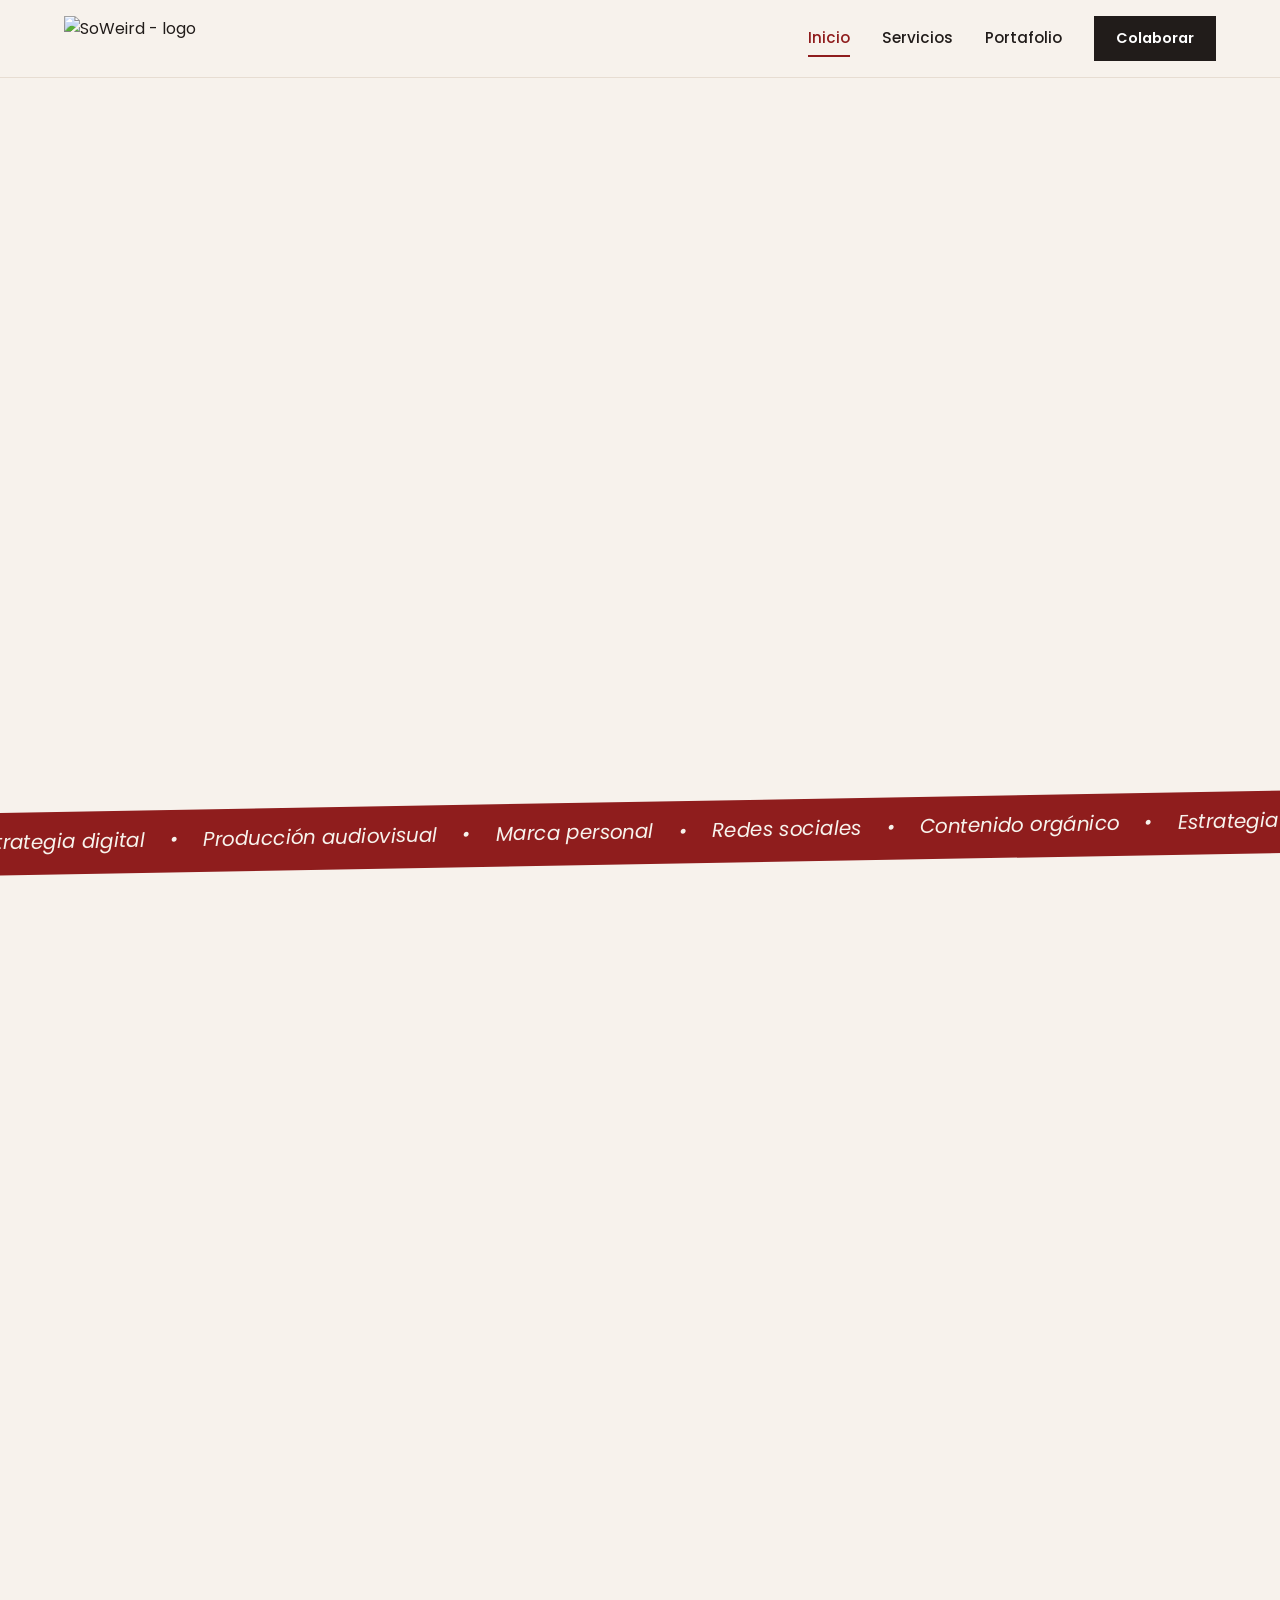
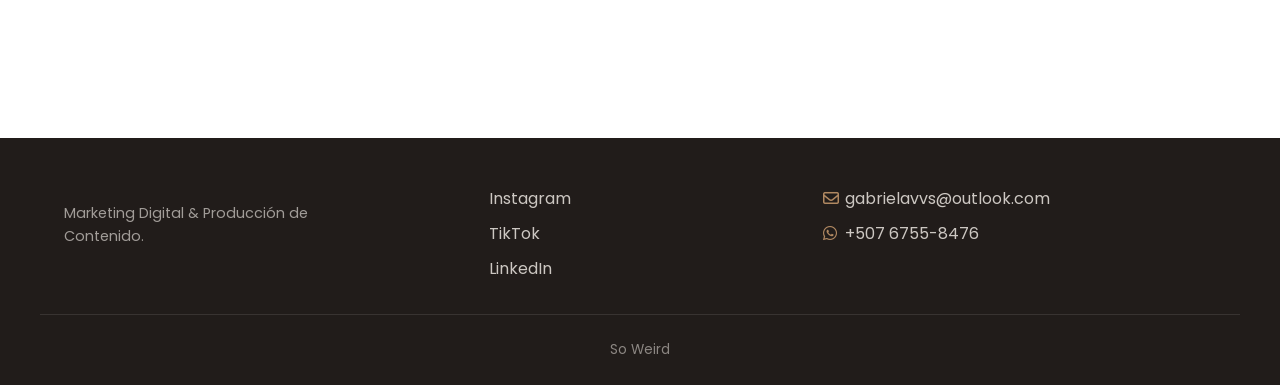
==== index.html @ 7e5f2bd3 "f" ====
<!DOCTYPE html>
<html lang="es">
<head>
    <meta charset="UTF-8" />
    <meta name="viewport" content="width=device-width, initial-scale=1.0" />
    <title>So Weird | Marketing Digital y Producción de Contenido</title>
    <meta name="description" content="Agencia de marketing y producción de contenido para marcas. Estrategia digital, creación de contenido y producción audiovisual para potenciar tu negocio." />
    <meta name="keywords" content="agencia de marketing, producción de contenido, estrategia digital, redes sociales, Panamá" />
    <meta name="author" content="So Weird" />

    <meta property="og:title" content="So Weird | Agencia de Marketing y Producción de Contenido" />
    <meta property="og:description" content="Agencia de marketing y producción de contenido para marcas. Estrategia digital y creación de contenido." />
    <meta property="og:type" content="website" />

    <link rel="preconnect" href="https://fonts.googleapis.com" />
    <link rel="preconnect" href="https://fonts.gstatic.com" crossorigin />
    <link href="https://fonts.googleapis.com/css2?family=Fraunces:ital,opsz,wght@0,9..144,400;0,9..144,600;0,9..144,800;1,9..144,500&family=Poppins:wght@300;400;500;600;700&display=swap" rel="stylesheet" />
    <link rel="stylesheet" href="https://cdnjs.cloudflare.com/ajax/libs/font-awesome/6.4.0/css/all.min.css" />
    <!-- CSS separado: styles.css -->
    <link rel="stylesheet" href="styles.css" />
</head>
<body>

<!-- ============== HEADER ============== -->
<header id="header">
    <div class="container nav-wrap">
        <a href="index.html" class="logo" aria-label="So Weird - Inicio">
            <img src="logo.png" alt="SoWeird - logo" class="logo-img" />
        </a>
        <nav class="nav-links" id="navLinks">
            <a href="index.html" class="active">Inicio</a>
            <a href="servicios.html">Servicios</a>
            <a href="portafolio.html">Portafolio</a>
            <button class="btn btn-ghost" data-consulta="colaboración">Colaborar</button>
        </nav>
        <button class="menu-toggle" id="menuToggle" aria-label="Abrir menú">
            <i class="fas fa-bars"></i>
        </button>
    </div>
    <div class="menu-overlay" id="menuOverlay"></div>
</header>

<main>
    <!-- ============== HERO (INICIO) ============== -->
    <section id="inicio" class="hero">
        <div class="container hero-grid">
            <div class="hero-text reveal">
                <div class="social-row">
                    <a href="https://www.instagram.com/gabrielavvs/?hl=es" target="_blank" rel="noopener noreferrer" aria-label="Instagram">
                        <i class="fab fa-instagram"></i>
                    </a>
                    <a href="https://www.tiktok.com/@gabrielavvss" target="_blank" rel="noopener noreferrer" aria-label="TikTok">
                        <i class="fab fa-tiktok"></i>
                    </a>
                    <a href="https://www.linkedin.com/in/gabriela-vergara-07524b201/" target="_blank" rel="noopener noreferrer" aria-label="LinkedIn">
                        <i class="fab fa-linkedin-in"></i>
                    </a>
                </div>
                <span class="eyebrow"><span class="dot"></span> Marketing Digital &amp; contenido</span>
                
                <!-- ===== CONTENIDO EN DOS COLUMNAS ===== -->
                <div class="hero-content-wrapper">
                    <div class="hero-left">
                        <h1>Creamos la <em>estrategia</em> y la <em>producción</em> detrás de tu marca.</h1>
                    </div>
                    <div class="hero-right">
                        <p class="lead">En un mundo digital lleno de copias idénticas, destacar requiere hacer las cosas de forma diferente. Somos So Weird, una agencia freelance especializada en estrategia digital y producción de contenido orgánico.</p>
                        <div class="hero-buttons">
                            <button class="btn btn-primary" data-consulta="colaboración / consulta general">Trabajemos juntos <i class="fas fa-arrow-right"></i></button>
                            <a href="servicios.html" class="btn btn-outline">Ver servicios</a>
                        </div>
                    </div>
                </div>
                
                <div class="hero-stats">
                    <div><strong>+5</strong><span>años creando contenido</span></div>
                    <div><strong>4</strong><span>plataformas clave</span></div>
                    <div><strong>100%</strong><span>orgánico &amp; estratégico</span></div>
                </div>
            </div>
            <!-- HERO VISUAL: se eliminó la imagen -->
        </div>
        <div class="marquee" aria-hidden="true">
            <div class="marquee-track">
                <span>Estrategia digital</span><span>•</span><span>Producción audiovisual</span><span>•</span><span>Marca personal</span><span>•</span><span>Redes sociales</span><span>•</span><span>Contenido orgánico</span><span>•</span>
                <span>Estrategia digital</span><span>•</span><span>Producción audiovisual</span><span>•</span><span>Marca personal</span><span>•</span><span>Redes sociales</span><span>•</span><span>Contenido orgánico</span><span>•</span>
            </div>
        </div>
    </section>

    <!-- ============== NOSOTROS ============== -->
    <section id="nosotros" class="about-new">
        <div class="container">
            <div class="about-new-header reveal">
                <span class="section-tag">Quiénes somos</span>
                <h2>Marketing con intención, <em>contenido con propósito</em>.</h2>
            </div>
            <div class="about-new-grid">
                <article class="about-new-card reveal">
                    <span class="about-number">01</span>
                    <h3>¿Quiénes somos?</h3>
                    <p>Somos una agencia freelance especializada en estrategia digital y producción de contenido orgánico, enfocada en transformar ideas en videos y activos visuales que capturan la atención de tu audiencia.</p>
                </article>
                <article class="about-new-card featured-about reveal">
                    <span class="about-number">02</span>
                    <h3>¿Qué hacemos?</h3>
                    <p>Diseñamos y ejecutamos la estrategia y producción orgánica detrás de tu marca. Creamos contenido que conecta, genera confianza y construye audiencias reales de forma natural, sin depender de anuncios pagados.</p>
                </article>
                <article class="about-new-card reveal">
                    <span class="about-number">03</span>
                    <h3>¿Cómo podemos ayudarte?</h3>
                    <p>Nos encargamos de todo el proceso operativo, creativo y técnico de tus canales digitales. Te quitamos de encima la carga de producir para que puedas enfocarte por completo en hacer crecer tu negocio.</p>
                </article>
            </div>
        </div>
    </section>

    <!-- ============== SERVICIOS ============== -->
    <section id="servicios" class="services-cta-section">
        <div class="container">
            <div class="services-cta-content reveal">
                <span class="section-tag">Servicios</span>
                <h2>Contenido orgánico de alta calidad para marcas que quieren conectar, crecer y vender.</h2>
                <a href="servicios.html" class="btn btn-primary">Ver todos los servicios <i class="fas fa-arrow-right"></i></a>
            </div>
        </div>
    </section>

    <!-- ============== CTA (CONTACTO) ============== -->
    <section id="contacto" class="cta cta-full-red">
        <div class="container cta-inner-full reveal">
            <h2>¿Listo para potenciar tu marca?</h2>
            <p>Contáctanos y empecemos a trabajar juntos en el contenido que tu marca merece.</p>
            <button class="btn btn-light" data-consulta="consulta general">Contáctanos ahora <i class="fas fa-arrow-right"></i></button>
        </div>
    </section>
</main>

<!-- ============== FAQS ============== -->
<section id="faqs" class="faqs-section">
    <div class="container">
        <div class="faqs-header reveal">
            <span class="section-tag">Preguntas Frecuentes</span>
            <h2>¿Tienes dudas? <em>Resolvemos tus preguntas</em></h2>
            <p>Todo lo que necesitas saber antes de empezar a trabajar con nosotros.</p>
        </div>
        <div class="faqs-grid">
            <div class="faq-item reveal">
                <div class="faq-question">
                    <h3>¿Cómo es el proceso de trabajo?</h3>
                    <i class="fas fa-chevron-down"></i>
                </div>
                <div class="faq-answer">
                    <p>Comenzamos con una reunión o briefing para conocer tu marca, objetivos y necesidades. A partir de ahí definimos la estrategia, planificamos el contenido y coordinamos la ejecución según el servicio contratado.</p>
                </div>
            </div>
            <div class="faq-item reveal">
                <div class="faq-question">
                    <h3>¿Cuánto tiempo toma ver resultados?</h3>
                    <i class="fas fa-chevron-down"></i>
                </div>
                <div class="faq-answer">
                    <p>Los resultados dependen de cada marca, su punto de partida y la constancia en la estrategia. El contenido orgánico es un proceso de construcción y posicionamiento que genera resultados de forma progresiva.</p>
                </div>
            </div>
            <div class="faq-item reveal">
                <div class="faq-question">
                    <h3>¿Qué se necesita para empezar?</h3>
                    <i class="fas fa-chevron-down"></i>
                </div>
                <div class="faq-answer">
                    <p>Necesitamos conocer tu negocio, objetivos, productos o servicios y cualquier información relevante sobre tu marca. Con eso podemos desarrollar una estrategia alineada a lo que buscas comunicar.</p>
                </div>
            </div>
            <div class="faq-item reveal">
                <div class="faq-question">
                    <h3>¿Qué hace diferente a su agencia?</h3>
                    <i class="fas fa-chevron-down"></i>
                </div>
                <div class="faq-answer">
                    <p>Trabajamos de forma cercana y personalizada, creando contenido estratégico adaptado a cada marca. Nuestro enfoque combina creatividad, planificación y autenticidad para construir una presencia digital coherente y sostenible.</p>
                </div>
            </div>
            <div class="faq-item reveal">
                <div class="faq-question">
                    <h3>¿Puedo contratar solo un servicio puntual sin paquete mensual?</h3>
                    <i class="fas fa-chevron-down"></i>
                </div>
                <div class="faq-answer">
                    <p>Sí. Puedes contratar servicios individuales como creación de contenido, edición de video, fotografía, diseño web o asesorías, sin necesidad de adquirir un plan mensual.</p>
                </div>
            </div>
            <div class="faq-item reveal">
                <div class="faq-question">
                    <h3>¿Cuánto tiempo tarda el desarrollo de mi página web?</h3>
                    <i class="fas fa-chevron-down"></i>
                </div>
                <div class="faq-answer">
                    <p>El tiempo de entrega depende del paquete contratado. Una Landing Page puede estar lista en pocos días, mientras que proyectos más complejos pueden requerir varias semanas.</p>
                </div>
            </div>
        </div>
    </div>
</section>

<!-- ============== FOOTER ============== -->
<footer>
    <div class="container footer-grid">
        <div>
            <span class="logo-mark big">GV</span>
            <p class="footer-tag">Marketing Digital &amp; Producción de Contenido.</p>
        </div>
        <div class="footer-social">
            <a href="https://www.instagram.com/gabrielavvs/?hl=es" target="_blank" rel="noopener noreferrer">Instagram</a>
            <a href="https://www.tiktok.com/@gabrielavvss" target="_blank" rel="noopener noreferrer">TikTok</a>
            <a href="https://www.linkedin.com/in/gabriela-vergara-07524b201/" target="_blank" rel="noopener noreferrer">LinkedIn</a>
        </div>
        <div class="footer-contact">
            <a href="mailto:gabrielavvs@outlook.com"><i class="far fa-envelope"></i> gabrielavvs@outlook.com</a>
            <a href="https://wa.me/50767558476" target="_blank" rel="noopener noreferrer"><i class="fab fa-whatsapp"></i> +507 6755-8476</a>
        </div>
    </div>
    <div class="footer-bottom">So Weird</div>
</footer>

<!-- ============== MODAL ============== -->
<div id="contactModal" class="modal">
    <div class="modal-content">
        <button class="modal-close" id="closeModalBtn" aria-label="Cerrar">&times;</button>
        <h3>Solicitar información</h3>
        <div class="service-name" id="modalServiceName">Consulta general</div>
        <p>Elige cómo prefieres contactarnos:</p>
        <div class="modal-actions">
            <a href="#" id="whatsappLink" class="modal-wa"><i class="fab fa-whatsapp"></i> WhatsApp</a>
            <a href="#" id="emailLink" class="modal-mail"><i class="far fa-envelope"></i> Correo electrónico</a>
        </div>
    </div>
</div>

<script src="script.js"></script>
</body>
</html>
---- styles.css ----
@import url('https://fonts.googleapis.com/css2?family=Nova+Square&display=swap');

/* ============================================
   BASE
   ============================================ */
*, *::before, *::after {
    margin: 0;
    padding: 0;
    box-sizing: border-box;
}

:root {
    --primary: #8F1D1D;
    --primary-dark: #6B1515;
    --primary-light: #B14242;
    --secondary: #D4A373;
    --cream: #F7F2EC;
    --cream-deep: #EFE6DA;
    --ink: #211C1A;
    --muted: #756B64;
    --white: #ffffff;
    --border: #E7DDD2;
    --shadow-sm: 0 8px 24px -12px rgba(33, 28, 26, 0.18);
    --shadow-md: 0 24px 50px -20px rgba(33, 28, 26, 0.28);
    --radius: 0px;
    --font-family: 'Poppins', system-ui, -apple-system, 'Segoe UI', Roboto, 'Helvetica Neue', sans-serif;
    --font-body: 'Poppins', system-ui, -apple-system, 'Segoe UI', Roboto, 'Helvetica Neue', sans-serif;
    --font-display: 'Poppins', system-ui, -apple-system, 'Segoe UI', Roboto, 'Helvetica Neue', sans-serif;
}

body {
    font-family: var(--font-body);
    background: var(--cream);
    color: var(--ink);
    line-height: 1.6;
    overflow-x: hidden;
}

.container {
    max-width: 1200px;
    margin: 0 auto;
    padding: 0 1.5rem;
}

.reveal {
    opacity: 0;
    transform: translateY(36px);
    transition: opacity .8s ease, transform .8s cubic-bezier(.2, .7, .2, 1);
}

.reveal.in {
    opacity: 1;
    transform: none;
}

/* ============================================
   HEADER Y LOGO
   ============================================ */
#header {
    position: sticky;
    top: 0;
    z-index: 100;
    background: rgba(247, 242, 236, 0.82);
    backdrop-filter: blur(14px);
    border-bottom: 1px solid var(--border);
    transition: box-shadow .3s ease, background .3s ease;
}

#header.scrolled {
    box-shadow: var(--shadow-sm);
    background: rgba(247, 242, 236, 0.95);
}

.nav-wrap {
    display: flex;
    align-items: center;
    justify-content: space-between;
    padding: 1rem 1.5rem;
}

.logo {
    display: flex;
    align-items: center;
    gap: .65rem;
    flex-shrink: 0;
    color: var(--ink);
    text-decoration: none;
}

.logo:hover .logo-img {
    transform: scale(1.05);
}

.logo-img {
    display: block;
    width: auto;
    height: 45px;
    transition: all 0.3s ease;
}

.logo-mark {
    display: grid;
    place-items: center;
    width: 42px;
    height: 42px;
    background: var(--primary);
    color: var(--white);
    font-family: var(--font-display);
    font-weight: 800;
    font-size: 1.1rem;
    border-radius: 12px;
    letter-spacing: -.5px;
}

.logo-mark.big {
    display: none;
    width: 58px;
    height: 58px;
    font-size: 1.5rem;
}

.logo-text-wrapper {
    display: flex;
    flex-direction: column;
    line-height: 1;
}

.logo-text {
    font-family: var(--font-display);
    font-weight: 600;
    font-size: 1.15rem;
    color: var(--ink);
}

.logo-sub {
    font-size: 0.65rem;
    font-weight: 400;
    color: var(--muted);
    letter-spacing: 0.05em;
    text-transform: uppercase;
}

.logo-text-so-weird {
    font-family: 'Nova Square', 'Inter', 'Arial Black', sans-serif;
    font-weight: 700;
    font-size: 1.6rem;
    letter-spacing: 0.04em;
    color: var(--ink);
    text-transform: uppercase;
    line-height: 1;
    white-space: nowrap;
    transition: all 0.3s ease;
}

.logo-sub-so-weird {
    font-family: 'Inter', sans-serif;
    font-size: 0.5rem;
    font-weight: 500;
    letter-spacing: 0.15em;
    text-transform: uppercase;
    color: var(--muted);
    margin-top: 2px;
    white-space: nowrap;
    transition: all 0.3s ease;
}

.nav-links {
    display: flex;
    align-items: center;
    gap: 2rem;
}

.nav-links a {
    position: relative;
    color: var(--ink);
    font-weight: 500;
    font-size: .95rem;
    text-decoration: none;
    transition: color .25s;
}

.nav-links a::after {
    content: '';
    position: absolute;
    left: 0;
    bottom: -6px;
    width: 0;
    height: 2px;
    background: var(--primary);
    transition: width .3s ease;
}

.nav-links a:hover,
.nav-links a.active {
    color: var(--primary);
}

.nav-links a:hover::after,
.nav-links a.active::after {
    width: 100%;
}

.menu-toggle {
    display: none;
    background: none;
    border: none;
    font-size: 1.5rem;
    color: var(--primary);
    cursor: pointer;
}

.menu-overlay {
    display: none;
    position: fixed;
    inset: 0;
    background: rgba(33, 28, 26, .5);
    z-index: 90;
}

.menu-overlay.active {
    display: block;
}

/* ============================================
   BOTONES
   ============================================ */
.btn {
    display: inline-flex;
    align-items: center;
    gap: .55rem;
    padding: .85rem 1.6rem;
    border: 2px solid transparent;
    border-radius: 0;
    font-family: var(--font-body);
    font-weight: 600;
    font-size: .95rem;
    text-decoration: none;
    cursor: pointer;
    transition: transform .25s ease, background .25s ease, color .25s ease, box-shadow .25s ease;
}

.btn i {
    transition: transform .25s ease;
}

.btn:hover i {
    transform: translateX(4px);
}

.btn-primary {
    background: var(--primary);
    color: var(--white);
    box-shadow: 0 12px 28px -10px rgba(143, 29, 29, .55);
}

.btn-primary:hover {
    background: var(--primary-dark);
    transform: translateY(-3px);
}

.btn-outline {
    background: transparent;
    color: var(--primary);
    border-color: var(--primary);
}

.btn-outline:hover {
    background: var(--primary);
    color: var(--white);
    transform: translateY(-3px);
}

.btn-ghost {
    background: var(--ink);
    color: var(--white);
    padding: .6rem 1.25rem;
    font-size: .9rem;
}

.btn-ghost:hover {
    background: var(--primary);
    transform: translateY(-2px);
}

.btn-light {
    background: var(--cream);
    color: var(--primary);
    box-shadow: var(--shadow-md);
}

.btn-light:hover {
    background: var(--white);
    transform: translateY(-3px);
}

/* ============================================
   HERO
   ============================================ */
.hero {
    padding: 4rem 0 0;
    position: relative;
}

.hero-grid {
    display: grid;
    grid-template-columns: 1fr;
    gap: 0;
    align-items: start;
}

.hero-text {
    max-width: 100%;
}

.hero-text h1,
.hero-left h1 {
    font-family: var(--font-display);
    font-weight: 800;
    line-height: 1.05;
    letter-spacing: -0.02em;
}

.hero-text h1 {
    font-size: clamp(2.4rem, 5vw, 4rem);
    margin-bottom: 1.3rem;
}

.hero-text h1 em,
.hero-left h1 em {
    font-style: italic;
    color: var(--primary);
    font-weight: 500;
}

.hero-content-wrapper {
    display: flex;
    gap: 80px;
    align-items: flex-start;
    margin-top: 20px;
    margin-bottom: 40px;
}

.hero-left,
.hero-right {
    flex: 1;
    min-width: 0;
}

.hero-left {
    padding-right: 20px;
}

.hero-left h1 {
    font-size: clamp(2.8rem, 5vw, 4.2rem);
    margin: 0;
    color: var(--ink);
}

.hero-right {
    padding-top: 8px;
}

.lead {
    font-size: 1.1rem;
    color: var(--muted);
    max-width: 30rem;
    margin-bottom: 2rem;
}

.hero-right .lead {
    font-size: 1.15rem;
    line-height: 1.8;
    color: var(--muted);
    max-width: 100%;
    margin-bottom: 2rem;
}

.eyebrow {
    display: inline-flex;
    align-items: center;
    gap: .5rem;
    padding: .45rem 1rem;
    border-radius: 0;
    margin-bottom: 1.5rem;
    background: var(--cream-deep);
    color: var(--primary);
    font-size: .8rem;
    font-weight: 600;
    letter-spacing: .04em;
    text-transform: uppercase;
}

.eyebrow .dot {
    width: 8px;
    height: 8px;
    border-radius: 50%;
    background: var(--primary);
    animation: pulse 1.8s infinite;
}

@keyframes pulse {
    0%, 100% { transform: scale(1); opacity: 1; }
    50% { transform: scale(1.5); opacity: .5; }
}

.hero-buttons {
    display: flex;
    flex-wrap: wrap;
    gap: 1rem;
    margin-bottom: 2.5rem;
}

.hero-buttons .btn {
    padding: 0.9rem 2rem;
    font-size: 0.95rem;
}

.hero-stats {
    display: flex;
    flex-wrap: wrap;
    gap: 3rem;
    margin-top: 10px;
    padding-top: 20px;
    border-top: 1px solid var(--border);
}

.hero-stats div {
    display: flex;
    flex-direction: column;
}

.hero-stats strong {
    font-family: var(--font-display);
    font-size: 1.8rem;
    color: var(--primary);
    line-height: 1;
}

.hero-stats span {
    font-size: 0.85rem;
    color: var(--muted);
    margin-top: 0.3rem;
}

.hero-visual {
    position: relative;
}

.hero-img-frame {
    position: relative;
    width: 100%;
    height: 100%;
    overflow: hidden;
    border-radius: 20px;
    border: 1px solid var(--border);
    box-shadow: var(--shadow-md);
    transform: rotate(1.5deg);
}

.hero-img-frame img {
    display: block;
    width: 100%;
    aspect-ratio: 4/5;
    object-fit: cover;
}

.hero-slider {
    position: relative;
    width: 100%;
    height: 100%;
    min-height: 400px;
}

.hero-slide {
    position: absolute;
    top: 0;
    left: 0;
    width: 100%;
    height: 100%;
    opacity: 0;
    object-fit: cover;
    border-radius: 20px;
    transition: opacity 1.5s ease-in-out;
}

.hero-slide.active {
    opacity: 1;
}

.hero-slide img {
    width: 100%;
    height: 100%;
    object-fit: cover;
    border-radius: 20px;
}

.slider-dots {
    position: absolute;
    bottom: 20px;
    left: 50%;
    transform: translateX(-50%);
    display: flex;
    gap: 10px;
    z-index: 10;
}

.slider-dot {
    width: 12px;
    height: 12px;
    border: 2px solid transparent;
    border-radius: 50%;
    background: rgba(255, 255, 255, 0.5);
    cursor: pointer;
    transition: all 0.3s ease;
}

.slider-dot.active {
    background: #e63946;
    border-color: #fff;
    transform: scale(1.2);
}

.slider-dot:hover {
    background: #e63946;
}

.floating-card {
    position: absolute;
    display: flex;
    align-items: center;
    gap: .75rem;
    background: var(--white);
    padding: .85rem 1.1rem;
    border: 1px solid var(--border);
    border-radius: 0;
    box-shadow: var(--shadow-md);
    animation: float 4s ease-in-out infinite;
}

.floating-card i {
    color: var(--primary);
    font-size: 1.3rem;
}

.floating-card strong {
    display: block;
    font-size: .85rem;
}

.floating-card span {
    font-size: .72rem;
    color: var(--muted);
}

.card-1 {
    top: 8%;
    left: -8%;
}

.card-2 {
    bottom: 12%;
    right: -6%;
    animation-delay: 1.5s;
}

@keyframes float {
    0%, 100% { transform: translateY(0); }
    50% { transform: translateY(-12px); }
}

.social-row {
    display: flex;
    justify-content: center;
    align-items: center;
    gap: 1rem;
    margin-bottom: 1.5rem;
}

.social-row a {
    display: inline-flex;
    align-items: center;
    justify-content: center;
    width: 42px;
    height: 42px;
    border: 1px solid var(--border);
    border-radius: 50%;
    background: var(--white);
    color: var(--primary);
    font-size: 1rem;
    text-decoration: none;
    box-shadow: var(--shadow-sm);
    transition: all 0.3s ease;
}

.social-row a:hover {
    background: var(--primary);
    color: var(--white);
    border-color: var(--primary);
    box-shadow: 0 6px 16px rgba(143, 29, 29, 0.25);
    transform: translateY(-4px);
}

.marquee {
    margin-top: 4rem;
    background: var(--primary);
    color: var(--cream);
    overflow: hidden;
    padding: .9rem 0;
    transform: rotate(-1deg) scale(1.04);
}

.marquee-track {
    display: flex;
    gap: 1.5rem;
    white-space: nowrap;
    width: max-content;
    animation: scroll 28s linear infinite;
}

.marquee-track span {
    font-family: var(--font-display);
    font-style: italic;
    font-size: 1.2rem;
}

@keyframes scroll {
    to { transform: translateX(-50%); }
}

.hero.hero-red-bg {
    background: var(--primary);
}

.hero.hero-red-bg .hero-text h1,
.hero.hero-red-bg .hero-text h1 em,
.hero.hero-red-bg .lead,
.hero.hero-red-bg .hero-stats span,
.hero.hero-red-bg .hero-stats strong {
    color: var(--cream);
}

.hero.hero-red-bg .eyebrow {
    background: rgba(255, 255, 255, 0.2);
    color: var(--cream);
}

.hero.hero-red-bg .eyebrow .dot {
    background: var(--cream);
}

.hero.hero-red-bg .btn-outline {
    border-color: var(--cream);
    color: var(--cream);
}

.hero.hero-red-bg .btn-outline:hover {
    background: var(--cream);
    color: var(--primary);
}

.hero.hero-red-bg .floating-card {
    background: var(--cream);
}

/* ============================================
   NOSOTROS Y MÉTODOS
   ============================================ */
.about {
    padding: 6rem 0;
}

.about-grid {
    display: grid;
    grid-template-columns: 1fr 1fr;
    gap: 3rem;
    align-items: start;
}

.section-tag {
    display: inline-block;
    padding-left: .7rem;
    border-left: 3px solid var(--primary);
    margin-bottom: 1.2rem;
    color: var(--primary);
    font-size: .78rem;
    font-weight: 600;
    letter-spacing: .12em;
    text-transform: uppercase;
}

.section-tag.light {
    color: var(--secondary);
    border-color: var(--secondary);
}

.about-intro h2,
.methods-head h2,
.cta h2 {
    font-family: var(--font-display);
    font-weight: 700;
    font-size: clamp(1.9rem, 3.5vw, 2.8rem);
    line-height: 1.1;
    letter-spacing: -.01em;
    margin-bottom: 1.2rem;
}

.about-intro p {
    color: var(--muted);
    font-size: 1.05rem;
}

.about-cards {
    display: flex;
    flex-direction: column;
    gap: 1rem;
}

.about-card {
    position: relative;
    overflow: hidden;
    display: flex;
    flex-direction: column;
    gap: .4rem;
    background: var(--white);
    border: 1px solid var(--border);
    border-radius: var(--radius);
    padding: 1.6rem;
    transition: transform .3s ease, box-shadow .3s ease;
}

.about-card::before {
    content: '';
    position: absolute;
    left: 0;
    top: 0;
    bottom: 0;
    width: 4px;
    background: var(--primary);
    transform: scaleY(0);
    transform-origin: bottom;
    transition: transform .3s ease;
}

.about-card:hover {
    transform: translateY(-5px);
    box-shadow: var(--shadow-md);
}

.about-card:hover::before {
    transform: scaleY(1);
}

.about-card i {
    font-size: 1.5rem;
    color: var(--primary);
    margin-bottom: .3rem;
}

.about-card h3 {
    font-family: var(--font-display);
    font-size: 1.2rem;
}

.about-card p {
    color: var(--muted);
    font-size: .95rem;
}

.methods {
    padding: 6rem 0;
    background: var(--ink);
    color: var(--cream);
    width: 100%;
    margin: 0;
    border-radius: 0;
}

.methods-head {
    text-align: center;
    max-width: 640px;
    margin: 0 auto 3.5rem;
}

.methods-head h2 {
    color: var(--cream);
}

.methods-head p {
    color: rgba(247, 242, 236, .65);
}

.methods-grid {
    display: grid;
    grid-template-columns: repeat(3, 1fr);
    gap: 1.5rem;
}

.method-card {
    position: relative;
    background: rgba(255, 255, 255, .04);
    border: 1px solid rgba(255, 255, 255, .12);
    border-radius: var(--radius);
    padding: 2.2rem 1.8rem;
    transition: transform .35s ease, background .35s ease, border-color .35s ease;
}

.method-card:hover {
    background: rgba(255, 255, 255, .07);
    border-color: var(--secondary);
    transform: translateY(-8px);
}

.method-letter {
    display: block;
    margin-bottom: 1rem;
    color: var(--secondary);
    font-family: var(--font-display);
    font-style: italic;
    font-size: 3rem;
    font-weight: 800;
    line-height: 1;
}

.method-card h3 {
    font-family: var(--font-display);
    font-size: 1.35rem;
    margin-bottom: .7rem;
    color: var(--cream);
}

.method-card p {
    color: rgba(247, 242, 236, .7);
    font-size: .95rem;
    margin-bottom: 1.5rem;
}

.method-cta {
    display: inline-flex;
    align-items: center;
    gap: .5rem;
    background: none;
    border: none;
    color: var(--secondary);
    font-family: var(--font-body);
    font-weight: 600;
    cursor: pointer;
    transition: gap .25s;
}

.method-cta:hover {
    gap: .85rem;
}

.method-card.featured {
    background: var(--primary);
    border-color: var(--primary);
}

.method-card.featured:hover {
    background: var(--primary-dark);
}

.method-card.featured .method-letter,
.method-card.featured .method-cta {
    color: var(--cream);
}

.method-card.featured p {
    color: rgba(247, 242, 236, .85);
}

.badge {
    position: absolute;
    top: 1.2rem;
    right: 1.2rem;
    background: var(--secondary);
    color: var(--ink);
    font-size: .7rem;
    font-weight: 700;
    padding: .3rem .7rem;
    border-radius: 0;
    text-transform: uppercase;
    letter-spacing: .05em;
}

/* ============================================
   SERVICIOS
   ============================================ */
.services {
    padding: 6rem 0;
}

.services-grid {
    display: grid;
    grid-template-columns: repeat(4, 1fr);
    gap: 1.2rem;
}

.service-item {
    background: var(--white);
    border: 1px solid var(--border);
    border-radius: var(--radius);
    padding: 1.8rem 1.4rem;
    transition: transform .3s ease, box-shadow .3s ease;
}

.service-item:hover {
    transform: translateY(-6px);
    box-shadow: var(--shadow-md);
}

.service-item i {
    display: grid;
    place-items: center;
    width: 52px;
    height: 52px;
    background: var(--cream-deep);
    color: var(--primary);
    border-radius: 0;
    margin-bottom: 1rem;
    font-size: 1.6rem;
}

.service-item h3 {
    font-family: var(--font-display);
    font-size: 1.15rem;
    margin-bottom: .5rem;
}

.service-item p {
    color: var(--muted);
    font-size: .9rem;
}

.methods-light {
    padding: 6rem 0;
    background: var(--cream);
    color: var(--ink);
    width: 100%;
    margin: 0;
}

.methods-light .methods-head h2 {
    color: var(--ink);
}

.methods-light .methods-head p,
.methods-light .method-card p {
    color: var(--muted);
}

.methods-light .method-card {
    background: var(--white);
    border: 1px solid var(--border);
}

.methods-light .method-card h3 {
    color: var(--ink);
}

.methods-light .method-icon,
.methods-light .method-cta {
    color: var(--primary);
}

.methods-light .method-cta:hover {
    color: var(--primary-dark);
}

.methods-light .method-card:hover {
    background: var(--white);
    border-color: var(--primary);
}

.services-cta-section {
    padding: 6rem 0;
    background: var(--cream);
    text-align: center;
}

.services-cta-content {
    max-width: 800px;
    margin: 0 auto;
}

.services-cta-content .section-tag {
    display: inline-block;
    margin-bottom: 1rem;
}

.services-cta-content h2 {
    font-family: var(--font-display);
    font-weight: 700;
    font-size: clamp(1.9rem, 3.5vw, 2.8rem);
    line-height: 1.2;
    margin-bottom: 2rem;
    color: var(--ink);
}

.services-cta-content .btn-primary {
    background: var(--primary);
    color: var(--white);
    border: none;
    padding: 1rem 2rem;
    font-size: 1rem;
}

.services-cta-content .btn-primary:hover {
    background: var(--primary-dark);
    transform: translateY(-3px);
}

.services-enhanced {
    padding: 4rem 0 6rem;
    background: var(--cream);
}

.services-enhanced-grid {
    display: grid;
    grid-template-columns: repeat(3, 1fr);
    gap: 2rem;
}

.service-card-enhanced {
    position: relative;
    overflow: hidden;
    background: var(--white);
    border: 1px solid var(--border);
    padding: 2rem;
    transition: all 0.4s ease;
}

.service-card-enhanced::before {
    content: '';
    position: absolute;
    top: 0;
    left: 0;
    width: 100%;
    height: 4px;
    background: var(--primary);
    transform: scaleX(0);
    transform-origin: left;
    transition: transform 0.4s ease;
}

.service-card-enhanced:hover::before {
    transform: scaleX(1);
}

.service-card-enhanced:hover {
    transform: translateY(-8px);
    box-shadow: var(--shadow-md);
    border-color: transparent;
}

.service-icon-wrapper {
    display: flex;
    align-items: center;
    justify-content: center;
    width: 70px;
    height: 70px;
    background: var(--cream-deep);
    margin-bottom: 1.5rem;
    transition: all 0.3s ease;
}

.service-card-enhanced:hover .service-icon-wrapper {
    background: var(--primary);
}

.service-icon-wrapper i {
    font-size: 2rem;
    color: var(--primary);
    transition: all 0.3s ease;
}

.service-card-enhanced:hover .service-icon-wrapper i {
    color: var(--white);
}

.service-card-enhanced h3 {
    font-family: var(--font-display);
    font-size: 1.3rem;
    font-weight: 700;
    margin-bottom: 1rem;
    color: var(--ink);
}

.service-card-enhanced p {
    color: var(--muted);
    font-size: 0.9rem;
    line-height: 1.6;
    margin-bottom: 1.5rem;
}

.btn-service-enhanced {
    display: inline-flex;
    align-items: center;
    gap: 0.5rem;
    background: transparent;
    border: 2px solid var(--primary);
    padding: 0.7rem 1.5rem;
    color: var(--primary);
    font-weight: 600;
    font-size: 0.85rem;
    cursor: pointer;
    transition: all 0.3s ease;
}

.btn-service-enhanced:hover {
    background: var(--primary);
    color: var(--white);
    gap: 0.8rem;
}

/* ============================================
   CTA Y FOOTER
   ============================================ */
.cta {
    padding: 5rem 1rem;
}

.cta-inner {
    position: relative;
    overflow: hidden;
    background: var(--primary);
    color: var(--cream);
    border-radius: 40px;
    padding: 4.5rem 2rem;
    text-align: center;
}

.cta-inner::before {
    content: '';
    position: absolute;
    top: -50%;
    right: -10%;
    width: 400px;
    height: 400px;
    background: radial-gradient(circle, rgba(212, 163, 115, .35), transparent 70%);
}

.cta-inner h2,
.cta-inner .btn {
    position: relative;
}

.cta-inner h2 {
    color: var(--cream);
}

.cta-inner p {
    position: relative;
    max-width: 36rem;
    margin: .8rem auto 2rem;
    color: rgba(247, 242, 236, .8);
}

.cta-full-red {
    background: var(--primary);
    padding: 5rem 0;
    margin: 0;
    width: 100%;
}

.cta-inner-full {
    text-align: center;
    color: var(--cream);
    max-width: 800px;
    margin: 0 auto;
    padding: 0 1.5rem;
}

.cta-inner-full h2 {
    font-family: var(--font-display);
    font-weight: 700;
    font-size: clamp(1.9rem, 3.5vw, 2.8rem);
    line-height: 1.1;
    margin-bottom: 1.2rem;
    color: var(--cream);
}

.cta-inner-full p {
    color: rgba(247, 242, 236, 0.85);
    max-width: 36rem;
    margin: 0 auto 2rem;
    font-size: 1.1rem;
}

.cta-inner-full .btn-light {
    background: var(--cream);
    color: var(--primary);
    border: none;
}

.cta-inner-full .btn-light:hover {
    background: var(--white);
    transform: translateY(-3px);
}

footer {
    background: var(--ink);
    color: var(--cream);
    padding: 3rem 0 1.5rem;
}

.footer-grid {
    display: grid;
    grid-template-columns: 1.3fr 1fr 1.3fr;
    gap: 2rem;
    align-items: start;
    padding-bottom: 2rem;
    border-bottom: 1px solid rgba(255, 255, 255, .1);
}

.footer-tag {
    color: rgba(247, 242, 236, .6);
    margin-top: 1rem;
    font-size: .9rem;
    max-width: 18rem;
}

.footer-social,
.footer-contact {
    display: flex;
    flex-direction: column;
    gap: .6rem;
}

.footer-social a,
.footer-contact a {
    color: var(--cream);
    text-decoration: none;
    opacity: .8;
    transition: opacity .25s, color .25s;
}

.footer-social a:hover,
.footer-contact a:hover {
    opacity: 1;
    color: var(--secondary);
}

.footer-contact i {
    color: var(--secondary);
    width: 18px;
}

.footer-bottom {
    text-align: center;
    padding-top: 1.5rem;
    font-size: .85rem;
    color: rgba(247, 242, 236, .5);
}

/* ============================================
   MODAL
   ============================================ */
.modal {
    display: none;
    position: fixed;
    inset: 0;
    z-index: 1000;
    background: rgba(33, 28, 26, .55);
    backdrop-filter: blur(5px);
    justify-content: center;
    align-items: center;
    padding: 1rem;
}

.modal.open {
    display: flex;
    animation: fadeIn .25s ease;
}

@keyframes fadeIn {
    from { opacity: 0; }
    to { opacity: 1; }
}

.modal-content {
    position: relative;
    width: 100%;
    max-width: 420px;
    background: var(--white);
    border-top: 5px solid var(--primary);
    border-radius: 0;
    padding: 2.4rem 2rem 2rem;
    text-align: center;
    animation: popIn .3s cubic-bezier(.2, .8, .2, 1);
}

@keyframes popIn {
    from { transform: scale(.9); opacity: 0; }
    to { transform: scale(1); opacity: 1; }
}

.modal-close {
    position: absolute;
    top: 1rem;
    right: 1.2rem;
    background: none;
    border: none;
    font-size: 1.8rem;
    line-height: 1;
    color: var(--muted);
    cursor: pointer;
    transition: color .2s;
}

.modal-close:hover {
    color: var(--primary);
}

.modal-content h3 {
    font-family: var(--font-display);
    font-size: 1.5rem;
    margin-bottom: .4rem;
}

.service-name {
    font-weight: 600;
    color: var(--primary);
    margin-bottom: .4rem;
}

.modal-content > p {
    color: var(--muted);
    font-size: .92rem;
    margin-bottom: 1.4rem;
}

.modal-actions {
    display: flex;
    flex-direction: column;
    gap: .8rem;
}

.modal-actions a {
    display: flex;
    align-items: center;
    justify-content: center;
    gap: .6rem;
    padding: .9rem;
    border-radius: 0;
    text-decoration: none;
    font-weight: 600;
    transition: transform .2s, opacity .2s;
}

.modal-actions a:hover {
    transform: translateY(-2px);
}

.modal-wa {
    background: #25D366;
    color: #fff;
}

.modal-mail {
    background: var(--primary);
    color: #fff;
}

/* ============================================
   PÁGINAS INTERNAS Y PLANES
   ============================================ */
.page-hero {
    position: relative;
    overflow: hidden;
    padding: 4rem 0 3rem;
}

.page-hero .container {
    position: relative;
    z-index: 2;
}

.page-hero .social-row {
    display: flex;
    gap: .6rem;
    margin-bottom: 1.6rem;
    justify-content: center;
}

.page-hero .social-row a {
    display: grid;
    place-items: center;
    width: 42px;
    height: 42px;
    background: var(--white);
    color: var(--primary);
    border-radius: 50%;
    font-size: 1rem;
    text-decoration: none;
    box-shadow: var(--shadow-sm);
    transition: transform .25s, background .25s, color .25s;
}

.page-hero .social-row a:hover {
    background: var(--primary);
    color: var(--white);
    transform: translateY(-4px);
}

.page-hero h1 {
    max-width: 18ch;
    font-family: var(--font-display);
    font-weight: 800;
    font-size: clamp(2.2rem, 5vw, 3.6rem);
    line-height: 1.06;
    letter-spacing: -.02em;
}

.page-hero h1 em {
    font-style: italic;
    color: var(--primary);
    font-weight: 500;
}

.page-hero .lead {
    margin-top: 1.2rem;
    max-width: 34rem;
}

.page-hero::after {
    content: '';
    position: absolute;
    top: -30%;
    right: -8%;
    width: 460px;
    height: 460px;
    border-radius: 50%;
    background: radial-gradient(circle, var(--cream-deep), transparent 70%);
    z-index: 1;
}

.plans {
    padding: 2rem 0 5rem;
}

.plans-grid {
    display: grid;
    grid-template-columns: repeat(3, 1fr);
    gap: 1.5rem;
}

.plan-card {
    position: relative;
    display: flex;
    flex-direction: column;
    background: var(--white);
    border: 1px solid var(--border);
    border-radius: var(--radius);
    padding: 2rem 1.7rem;
    transition: transform .3s ease, box-shadow .3s ease;
}

.plan-card:hover {
    transform: translateY(-8px);
    box-shadow: var(--shadow-md);
}

.plan-card.featured {
    border-color: var(--primary);
    box-shadow: var(--shadow-md);
}

.plan-flag {
    position: absolute;
    top: -12px;
    left: 1.7rem;
    background: var(--primary);
    color: var(--cream);
    font-size: .7rem;
    font-weight: 700;
    padding: .35rem .9rem;
    border-radius: 0;
    text-transform: uppercase;
    letter-spacing: .05em;
}

.plan-card h3 {
    font-family: var(--font-display);
    font-size: 1.4rem;
    margin-bottom: .5rem;
}

.plan-card > p {
    color: var(--muted);
    font-size: .92rem;
    margin-bottom: 1.3rem;
}

.plan-features {
    list-style: none;
    display: flex;
    flex-direction: column;
    gap: .65rem;
    margin-bottom: 1.4rem;
}

.plan-features li {
    display: flex;
    gap: .6rem;
    font-size: .9rem;
    color: var(--ink);
}

.plan-features li i {
    color: var(--primary);
    font-size: .85rem;
    margin-top: .25rem;
}

.plan-meta {
    background: var(--cream-deep);
    color: var(--primary);
    font-weight: 600;
    font-size: .82rem;
    padding: .65rem .9rem;
    border-radius: 0;
    text-align: center;
    margin-bottom: 1.3rem;
}

.plan-card .btn {
    margin-top: auto;
    justify-content: center;
}

.addons {
    padding: 5rem 1rem;
}

.addons-inner {
    background: var(--ink);
    color: var(--cream);
    border-radius: 40px;
    padding: 4rem 2rem;
}

.addons-head {
    text-align: center;
    max-width: 620px;
    margin: 0 auto 3rem;
}

.addons-head h2 {
    font-family: var(--font-display);
    font-weight: 700;
    font-size: clamp(1.8rem, 3.5vw, 2.6rem);
    color: var(--cream);
    margin-bottom: .8rem;
}

.addons-head p {
    color: rgba(247, 242, 236, .65);
}

.addons-grid {
    display: grid;
    grid-template-columns: repeat(3, 1fr);
    gap: 1.3rem;
    max-width: 1000px;
    margin: 0 auto;
}

.addon-item {
    background: rgba(255, 255, 255, .04);
    border: 1px solid rgba(255, 255, 255, .12);
    border-radius: var(--radius);
    padding: 1.6rem;
    transition: transform .3s, border-color .3s, background .3s;
}

.addon-item:hover {
    transform: translateY(-6px);
    border-color: var(--secondary);
    background: rgba(255, 255, 255, .07);
}

.addon-item i {
    font-size: 1.4rem;
    color: var(--secondary);
    margin-bottom: .8rem;
}

.addon-item h4 {
    font-family: var(--font-display);
    font-size: 1.1rem;
    margin-bottom: .35rem;
    color: var(--cream);
}

.addon-item p {
    color: rgba(247, 242, 236, .65);
    font-size: .88rem;
}

/* ============================================
   PORTAFOLIO Y LIGHTBOX
   ============================================ */
.portfolio {
    padding: 1rem 0 5rem;
}

.filter-bar {
    display: flex;
    flex-wrap: wrap;
    gap: .8rem;
    justify-content: center;
    margin-bottom: 2.5rem;
}

.filter-btn {
    background: var(--white);
    color: var(--ink);
    border: 1px solid var(--border);
    border-radius: 0;
    padding: .6rem 1.4rem;
    font-family: var(--font-body);
    font-weight: 600;
    font-size: .9rem;
    cursor: pointer;
    transition: background .25s, color .25s, transform .25s;
}

.filter-btn:hover {
    transform: translateY(-2px);
}

.filter-btn.active {
    background: var(--primary);
    color: var(--cream);
    border-color: var(--primary);
}

.portfolio-grid {
    display: grid;
    grid-template-columns: repeat(3, 1fr);
    gap: 1.2rem;
}

.portfolio-item {
    position: relative;
    overflow: hidden;
    aspect-ratio: 4/5;
    background: #1a1a1a;
    border: 1px solid var(--border);
    border-radius: var(--radius);
    box-shadow: var(--shadow-sm);
    cursor: pointer;
}

.portfolio-item img,
.portfolio-item video {
    display: block;
    width: 100%;
    height: 100%;
    object-fit: cover;
    transition: transform .5s ease;
}

.portfolio-item video {
    background: #1a1a1a;
}

.portfolio-item video::-webkit-media-controls,
.portfolio-item video::-webkit-media-controls-enclosure,
.portfolio-item video::-webkit-media-controls-panel,
.portfolio-item video::-webkit-media-controls-play-button,
.portfolio-item video::-webkit-media-controls-timeline,
.portfolio-item video::-webkit-media-controls-current-time-display,
.portfolio-item video::-webkit-media-controls-time-remaining-display,
.portfolio-item video::-webkit-media-controls-volume-slider,
.portfolio-item video::-webkit-media-controls-mute-button,
.portfolio-item video::-webkit-media-controls-fullscreen-button {
    display: none !important;
}

.portfolio-item:hover img,
.portfolio-item:hover video {
    transform: scale(1.06);
}

.portfolio-item .item-overlay {
    position: absolute;
    inset: 0;
    display: flex;
    flex-direction: column;
    justify-content: flex-end;
    padding: 1.2rem;
    background: linear-gradient(to top, rgba(33, 28, 26, .78), transparent 55%);
    opacity: 0;
    transition: opacity .35s ease;
}

.portfolio-item:hover .item-overlay {
    opacity: 1;
}

.portfolio-item .item-overlay .tag {
    color: var(--secondary);
    font-size: .72rem;
    font-weight: 600;
    letter-spacing: .08em;
    text-transform: uppercase;
}

.portfolio-item .item-overlay .title {
    font-family: var(--font-display);
    color: var(--cream);
    font-size: 1.05rem;
    margin-top: .2rem;
}

.play-icon {
    position: absolute;
    inset: 0;
    display: grid;
    place-items: center;
    pointer-events: none;
    z-index: 2;
}

.play-icon span {
    display: grid;
    place-items: center;
    width: 60px;
    height: 60px;
    border-radius: 50%;
    background: rgba(247, 242, 236, .92);
    color: var(--primary);
    font-size: 1.3rem;
    box-shadow: var(--shadow-md);
    transition: transform .3s ease;
}

.portfolio-item:hover .play-icon span {
    transform: scale(1.12);
}

.lightbox {
    display: none;
    position: fixed;
    top: 0;
    left: 0;
    width: 100%;
    height: 100%;
    background: rgba(0, 0, 0, 0.92);
    z-index: 9999;
    justify-content: center;
    align-items: center;
    padding: 40px;
}

.lightbox.active {
    display: flex !important;
}

.lightbox-content {
    position: relative;
    max-width: 90%;
    max-height: 90%;
    display: flex;
    justify-content: center;
    align-items: center;
}

.lightbox-content img,
.lightbox-content video {
    max-width: 100%;
    max-height: 85vh;
    object-fit: contain;
    border-radius: 12px;
    box-shadow: 0 20px 60px rgba(0, 0, 0, 0.5);
}

.lightbox-close {
    position: fixed;
    top: 30px;
    right: 40px;
    background: none;
    border: none;
    color: #fff;
    font-size: 45px;
    line-height: 1;
    cursor: pointer;
    z-index: 10000;
    transition: transform 0.3s ease;
}

.lightbox-close:hover {
    transform: rotate(90deg);
}

.lightbox-nav {
    position: fixed;
    top: 50%;
    display: flex;
    align-items: center;
    justify-content: center;
    width: 55px;
    height: 55px;
    background: rgba(255, 255, 255, 0.15);
    backdrop-filter: blur(8px);
    border: none;
    border-radius: 50%;
    color: #fff;
    font-size: 22px;
    cursor: pointer;
    z-index: 10000;
    transform: translateY(-50%);
    transition: all 0.3s ease;
}

.lightbox-nav:hover {
    background: rgba(255, 255, 255, 0.3);
    transform: translateY(-50%) scale(1.05);
}

.lightbox-prev {
    left: 30px;
}

.lightbox-next {
    right: 30px;
}

.lightbox-caption {
    position: fixed;
    bottom: 50px;
    left: 50%;
    transform: translateX(-50%);
    color: #fff;
    font-size: 18px;
    font-weight: 400;
    text-align: center;
    background: rgba(0, 0, 0, 0.6);
    padding: 12px 30px;
    border-radius: 30px;
    backdrop-filter: blur(4px);
    z-index: 10000;
    max-width: 80%;
}

/* ============================================
   SECCIONES NUEVAS
   ============================================ */
.about-new {
    padding: 6rem 0;
    background: var(--cream);
}

.about-new-header {
    text-align: center;
    max-width: 700px;
    margin: 0 auto 3rem;
}

.about-new-header .section-tag {
    display: inline-block;
    margin-bottom: 1rem;
}

.about-new-header h2 {
    font-family: var(--font-display);
    font-weight: 700;
    font-size: clamp(1.9rem, 3.5vw, 2.8rem);
    line-height: 1.2;
    color: var(--ink);
}

.about-new-header h2 em {
    color: var(--primary);
    font-style: italic;
    font-weight: 500;
}

.about-new-grid {
    display: grid;
    grid-template-columns: repeat(3, 1fr);
    gap: 2rem;
}

.about-new-card {
    background: var(--white);
    border-left: 4px solid var(--primary);
    padding: 2rem;
    box-shadow: var(--shadow-sm);
    transition: transform 0.3s ease, box-shadow 0.3s ease;
}

.about-new-card:hover {
    transform: translateY(-6px);
    box-shadow: var(--shadow-md);
}

.about-new-card.featured-about {
    background: var(--primary);
    border-left-color: var(--secondary);
}

.about-new-card.featured-about h3,
.about-new-card.featured-about p {
    color: var(--cream);
}

.about-new-card.featured-about .about-number {
    color: var(--secondary);
}

.about-number {
    display: inline-block;
    font-family: var(--font-display);
    font-size: 0.85rem;
    font-weight: 700;
    color: var(--primary);
    margin-bottom: 1rem;
    letter-spacing: 2px;
}

.about-new-card h3 {
    font-family: var(--font-display);
    font-size: 1.3rem;
    font-weight: 700;
    margin-bottom: 1rem;
    color: var(--ink);
}

.about-new-card p {
    color: var(--muted);
    font-size: 0.95rem;
    line-height: 1.6;
}

.faqs-section {
    padding: 6rem 0;
    background: var(--white);
}

.faqs-header {
    text-align: center;
    max-width: 700px;
    margin: 0 auto 3rem;
}

.faqs-header .section-tag {
    display: inline-block;
    margin-bottom: 1rem;
}

.faqs-header h2 {
    font-family: var(--font-display);
    font-weight: 700;
    font-size: clamp(1.9rem, 3.5vw, 2.8rem);
    line-height: 1.2;
    margin-bottom: 1rem;
    color: var(--ink);
}

.faqs-header h2 em {
    color: var(--primary);
    font-style: italic;
    font-weight: 500;
}

.faqs-header p {
    color: var(--muted);
    font-size: 1rem;
}

.faqs-grid {
    max-width: 800px;
    margin: 0 auto;
    display: flex;
    flex-direction: column;
    gap: 1rem;
}

.faq-item {
    background: var(--cream);
    border: 1px solid var(--border);
    border-radius: 0;
    overflow: hidden;
    transition: all 0.3s ease;
}

.faq-item:hover {
    border-color: var(--primary);
}

.faq-question {
    display: flex;
    justify-content: space-between;
    align-items: center;
    padding: 1.2rem 1.5rem;
    cursor: pointer;
    transition: background 0.3s ease;
}

.faq-question h3 {
    font-family: var(--font-display);
    font-size: 1rem;
    font-weight: 600;
    color: var(--ink);
    margin: 0;
    flex: 1;
}

.faq-question i {
    color: var(--primary);
    font-size: 1rem;
    transition: transform 0.3s ease;
}

.faq-item.active .faq-question i {
    transform: rotate(180deg);
}

.faq-answer {
    max-height: 0;
    padding: 0 1.5rem;
    overflow: hidden;
    transition: all 0.3s ease;
}

.faq-item.active .faq-answer {
    max-height: 200px;
    padding: 0 1.5rem 1.2rem 1.5rem;
}

.faq-answer p {
    color: var(--muted);
    font-size: 0.9rem;
    line-height: 1.6;
    margin: 0;
}

.integration-message {
    padding: 4rem 0;
    background: var(--cream-deep);
    text-align: center;
}

.integration-content {
    max-width: 800px;
    margin: 0 auto;
    padding: 2rem;
    background: var(--white);
    border-left: 4px solid var(--primary);
    box-shadow: var(--shadow-sm);
    transition: all 0.3s ease;
}

.integration-content:hover {
    transform: translateY(-5px);
    box-shadow: var(--shadow-md);
}

.integration-content i {
    display: inline-block;
    font-size: 2.5rem;
    color: var(--primary);
    margin-bottom: 1rem;
}

.integration-content p {
    font-size: 1.1rem;
    line-height: 1.6;
    color: var(--ink);
    margin: 0;
}

/* ============================================
   RESPONSIVE
   ============================================ */
@media (min-width: 769px) {
    .logo:hover .logo-text-so-weird {
        color: var(--primary);
        transform: scale(1.02);
    }
}

@media (max-width: 992px) {
    .hero-content-wrapper {
        gap: 50px;
    }

    .hero-left h1 {
        font-size: clamp(2.4rem, 4vw, 3.2rem);
    }
}

@media (max-width: 980px) {
    .hero-visual {
        max-width: 440px;
        width: 100%;
        margin: 0 auto;
    }

    .about-grid,
    .footer-grid {
        grid-template-columns: 1fr;
    }

    .methods-grid,
    .plans-grid {
        grid-template-columns: 1fr;
        max-width: 460px;
        margin: 0 auto;
    }

    .services-grid {
        grid-template-columns: repeat(2, 1fr);
    }

    .addons-grid,
    .portfolio-grid,
    .services-enhanced-grid {
        grid-template-columns: repeat(2, 1fr);
    }

    .about-new-grid {
        grid-template-columns: 1fr;
        max-width: 450px;
        margin: 0 auto;
    }
}

@media (max-width: 800px) {
    .menu-toggle {
        display: block;
        z-index: 100;
    }

    .nav-links {
        position: fixed;
        top: 0;
        right: -100%;
        width: 75%;
        max-width: 320px;
        height: 100vh;
        background: var(--cream);
        flex-direction: column;
        justify-content: center;
        align-items: center;
        gap: 2rem;
        padding: 2rem;
        z-index: 95;
        box-shadow: -10px 0 30px rgba(0, 0, 0, .15);
        transition: right .35s ease;
    }

    .nav-links.active {
        right: 0;
    }

    .nav-links a {
        font-size: 1.2rem;
    }

    .nav-links .btn-ghost {
        margin-top: 0.5rem;
    }

    .hero-content-wrapper {
        flex-direction: column;
    }

    .social-row a {
        width: 40px;
        height: 40px;
        font-size: 16px;
    }

    .hero-slider {
        min-height: 300px;
    }
}

@media (max-width: 768px) {
    .logo-text-so-weird {
        font-size: 1.3rem;
    }

    .logo-sub-so-weird {
        font-size: 0.45rem;
    }

    .hero {
        padding: 2rem 0 0;
    }

    .hero-content-wrapper {
        gap: 20px;
        margin-top: 10px;
        margin-bottom: 30px;
    }

    .hero-left {
        padding-right: 0;
    }

    .hero-left h1 {
        font-size: clamp(2rem, 6vw, 2.8rem);
    }

    .hero-right {
        padding-top: 0;
    }

    .hero-right .lead {
        font-size: 1rem;
        line-height: 1.7;
        margin-bottom: 1.5rem;
    }

    .hero-stats {
        gap: 1.5rem;
        padding-top: 15px;
    }

    .hero-stats strong {
        font-size: 1.5rem;
    }

    .hero-stats span {
        font-size: 0.8rem;
    }

    .social-row {
        justify-content: center;
    }

    .social-row a {
        width: 40px;
        height: 40px;
        font-size: 16px;
    }

    .nav-links a {
        font-size: 1.1rem;
    }

    .faqs-grid {
        margin: 0 1rem;
    }

    .faq-question h3 {
        font-size: 0.9rem;
        padding-right: 1rem;
    }

    .integration-message {
        padding: 3rem 0;
    }

    .integration-content {
        padding: 1.5rem;
        margin: 0 1rem;
    }

    .integration-content p {
        font-size: 1rem;
    }

    .lightbox {
        padding: 20px;
    }

    .lightbox-close {
        top: 20px;
        right: 20px;
        font-size: 35px;
    }

    .lightbox-nav {
        width: 45px;
        height: 45px;
        font-size: 18px;
    }

    .lightbox-prev {
        left: 15px;
    }

    .lightbox-next {
        right: 15px;
    }

    .lightbox-caption {
        bottom: 30px;
        font-size: 14px;
        padding: 10px 20px;
        max-width: 90%;
    }
}

@media (max-width: 600px) {
    .logo-text-so-weird {
        font-size: 1.1rem;
        letter-spacing: 0.03em;
    }

    .logo-sub-so-weird {
        font-size: 0.4rem;
        letter-spacing: 0.1em;
        margin-top: 1px;
    }
}

@media (max-width: 560px) {
    .services-grid,
    .addons-grid,
    .portfolio-grid,
    .services-enhanced-grid {
        grid-template-columns: 1fr;
    }

    .card-1 {
        left: 0;
        top: 4%;
    }

    .card-2 {
        right: 0;
    }

    .floating-card {
        padding: .6rem .8rem;
    }

    .hero-stats {
        gap: 1.5rem;
    }

    .methods {
        margin: 0 .5rem;
        padding: 4rem 0;
    }

    .lightbox-nav {
        width: 42px;
        height: 42px;
    }

    .lightbox-prev {
        left: .5rem;
    }

    .lightbox-next {
        right: .5rem;
    }
}

@media (max-width: 480px) {
    .hero-left h1 {
        font-size: 1.8rem;
    }

    .hero-right .lead {
        font-size: 0.95rem;
        line-height: 1.6;
    }

    .hero-buttons {
        flex-direction: column;
        width: 100%;
    }

    .hero-buttons .btn {
        width: 100%;
        justify-content: center;
        padding: 0.8rem 1.5rem;
    }

    .hero-stats {
        gap: 1rem;
        flex-direction: column;
    }
}

@media (max-width: 400px) {
    .logo-text-so-weird {
        font-size: 0.95rem;
        letter-spacing: 0.02em;
    }

    .logo-sub-so-weird {
        display: none;
    }
}
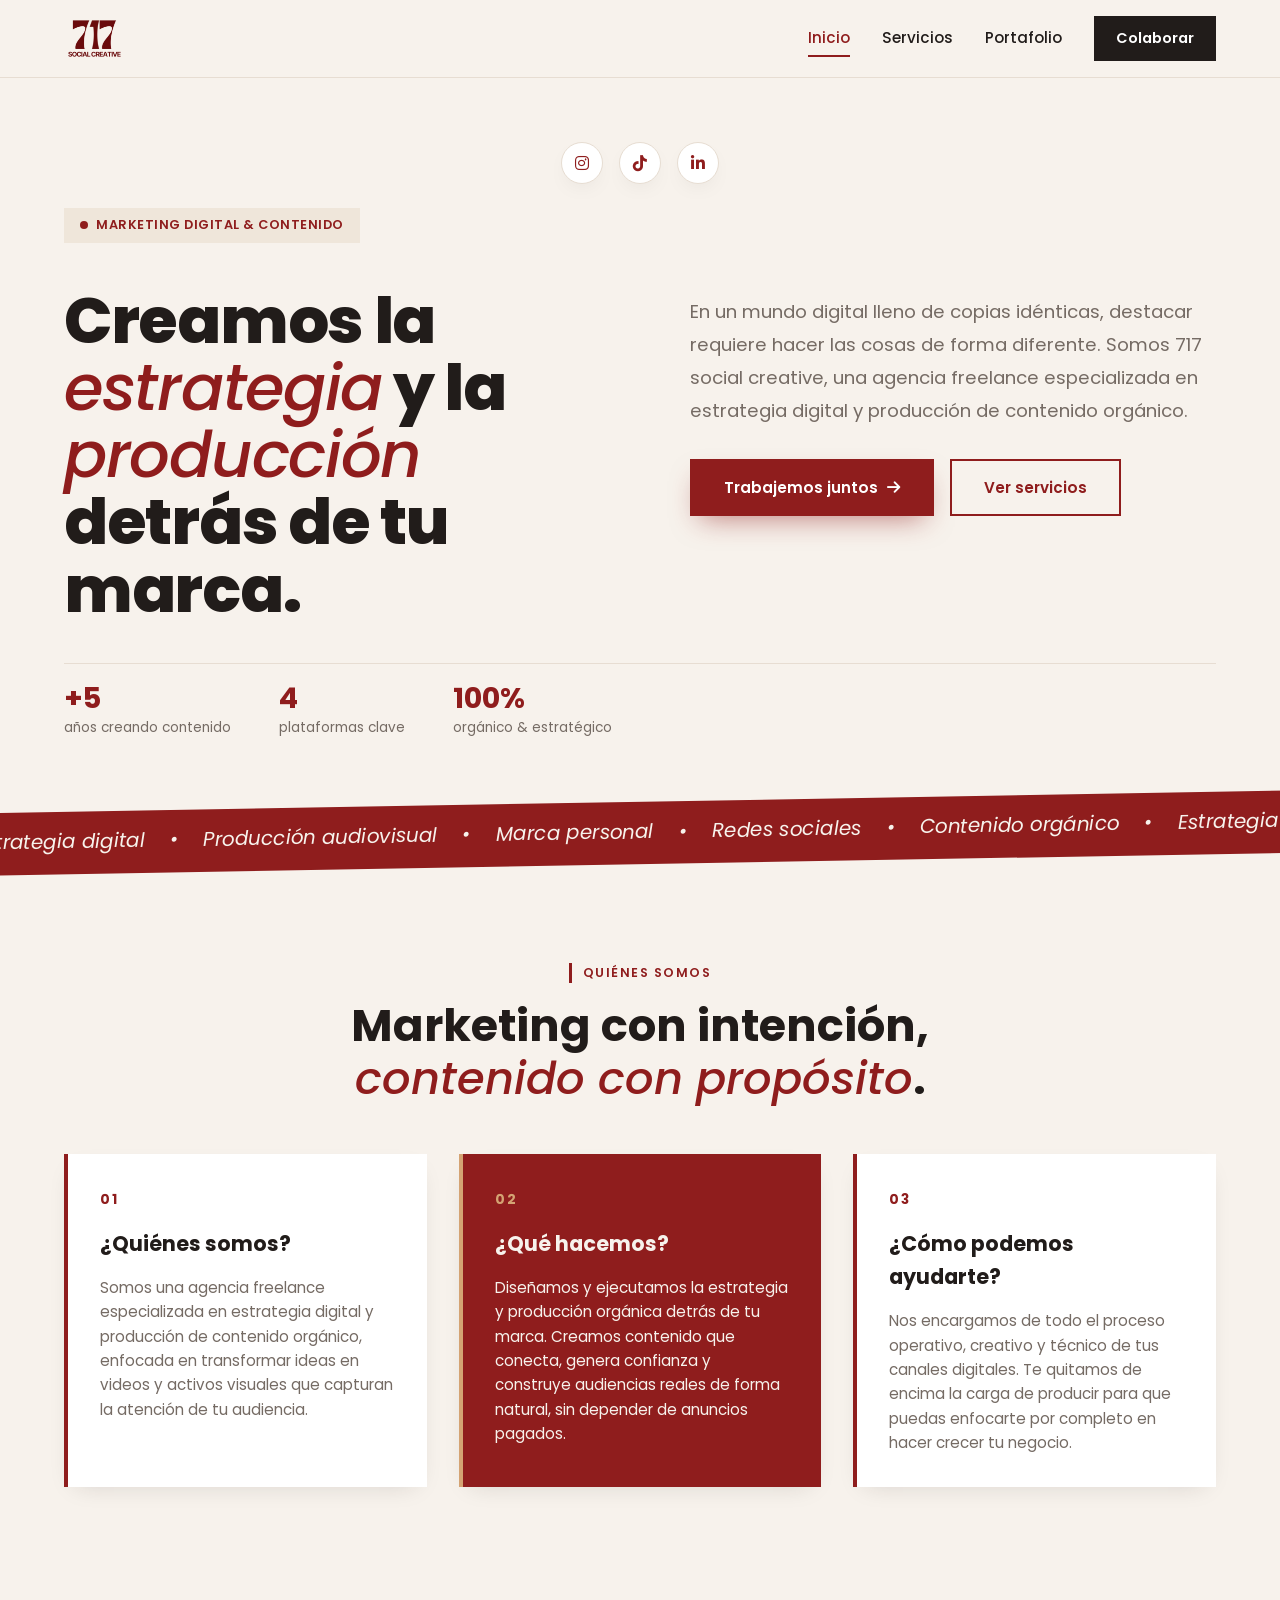
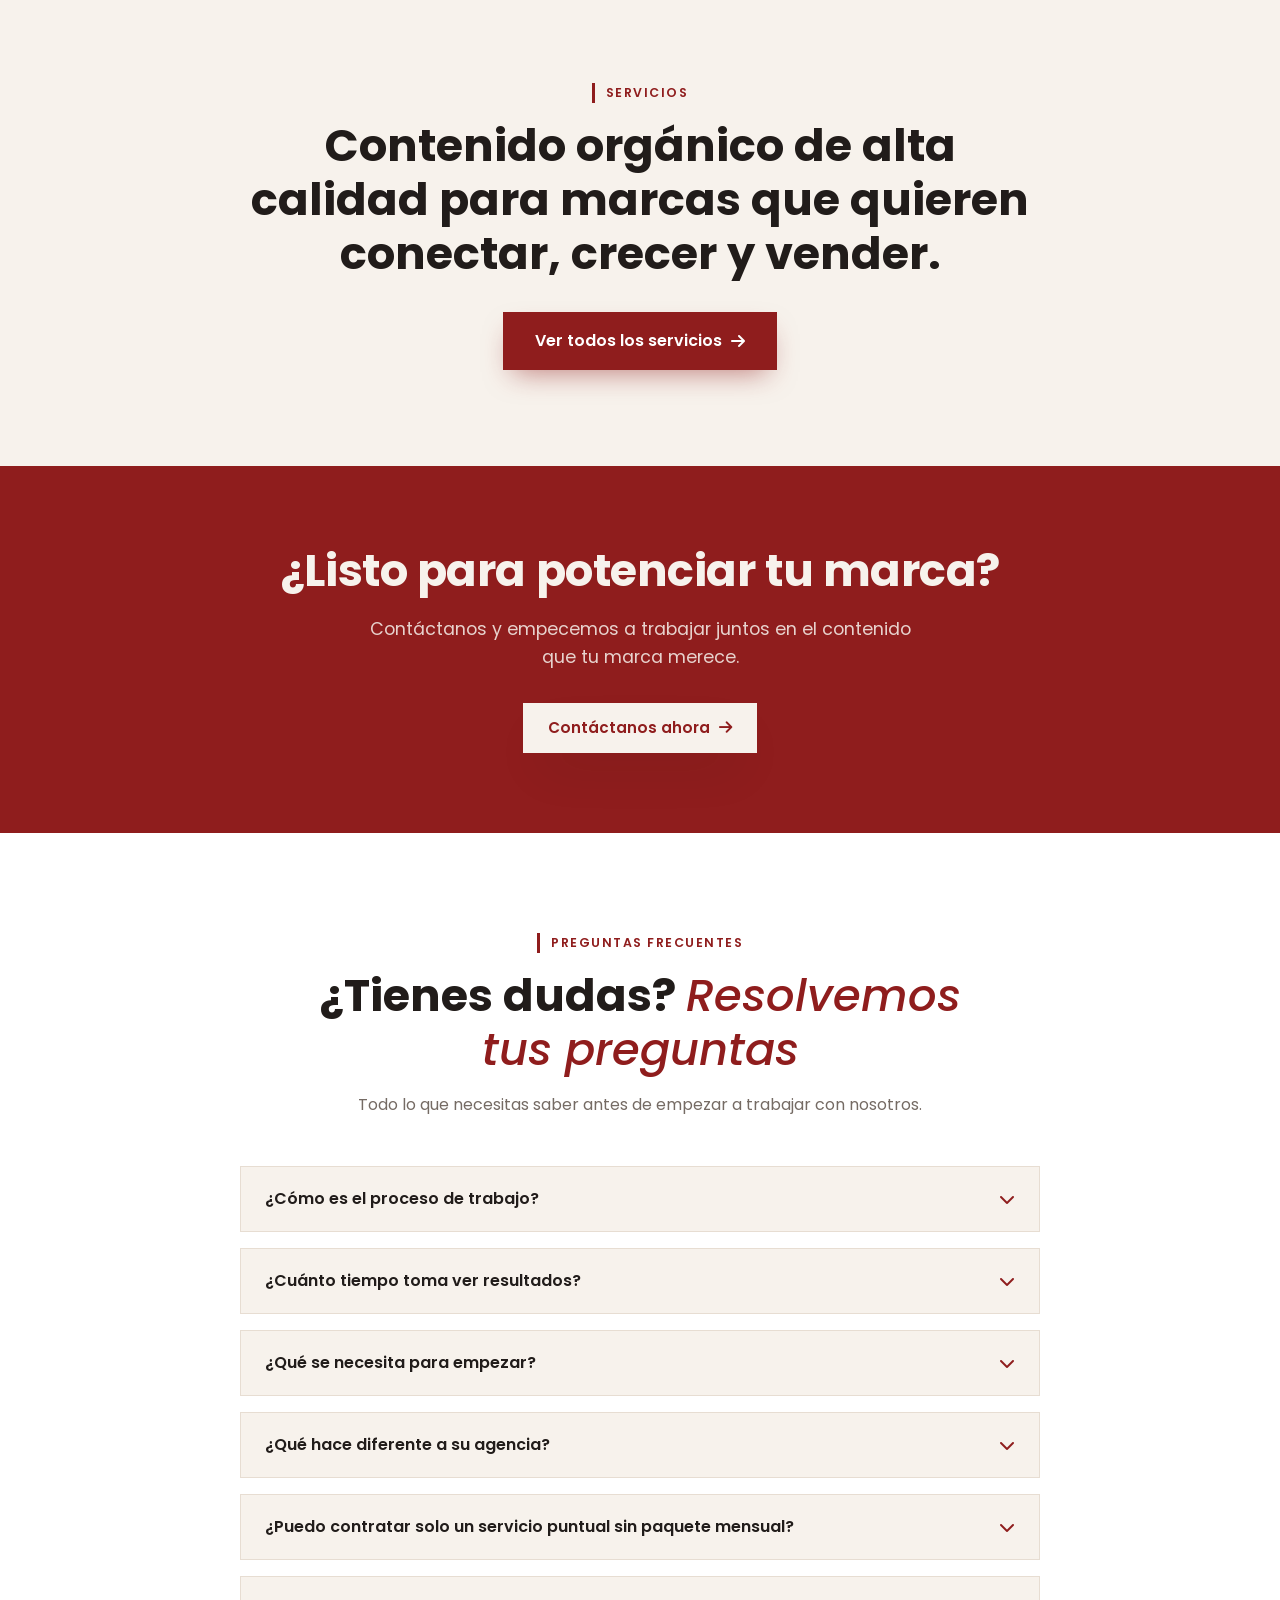
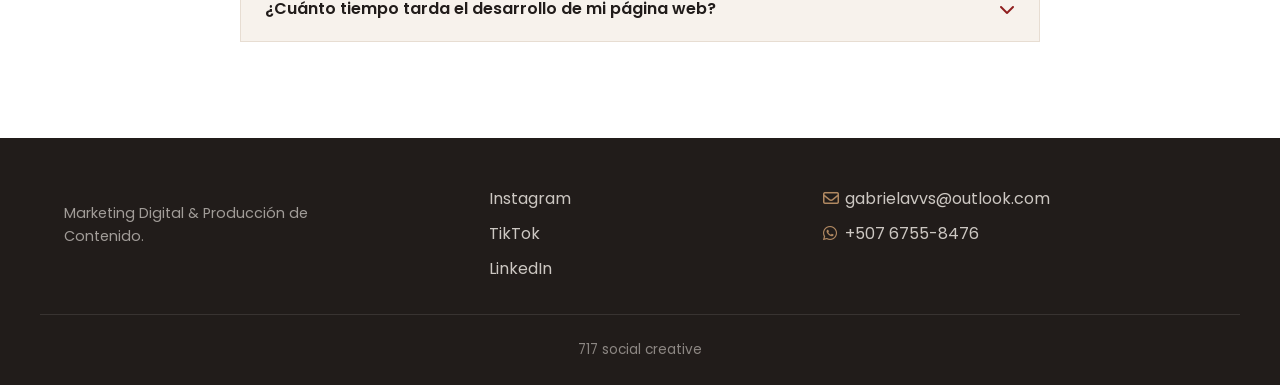
==== commit 51a5f0f6: "actualizacion de SEO Y nombre de la pagina" ====
--- a/index.html
+++ b/index.html
@@ -3,14 +3,25 @@
 <head>
     <meta charset="UTF-8" />
     <meta name="viewport" content="width=device-width, initial-scale=1.0" />
-    <title>So Weird | Marketing Digital y Producción de Contenido</title>
-    <meta name="description" content="Agencia de marketing y producción de contenido para marcas. Estrategia digital, creación de contenido y producción audiovisual para potenciar tu negocio." />
-    <meta name="keywords" content="agencia de marketing, producción de contenido, estrategia digital, redes sociales, Panamá" />
-    <meta name="author" content="So Weird" />
-
-    <meta property="og:title" content="So Weird | Agencia de Marketing y Producción de Contenido" />
-    <meta property="og:description" content="Agencia de marketing y producción de contenido para marcas. Estrategia digital y creación de contenido." />
+    <title>717 social creative | Marketing Digital en Panamá</title>
+    <meta name="description" content="Agencia de marketing digital en Panamá especializada en estrategia, producción audiovisual, contenido orgánico y redes sociales para marcas." />
+    <meta name="keywords" content="717 social creative, agencia de marketing digital, producción de contenido, estrategia digital, redes sociales, Panamá" />
+    <meta name="author" content="717 social creative" />
+    <meta name="robots" content="index, follow" />
+    <link rel="canonical" href="/" />
+
+    <meta property="og:locale" content="es_PA" />
+    <meta property="og:site_name" content="717 social creative" />
+    <meta property="og:title" content="717 social creative | Marketing Digital en Panamá" />
+    <meta property="og:description" content="Estrategia digital, producción audiovisual, contenido orgánico y redes sociales para marcas que quieren conectar, crecer y vender." />
     <meta property="og:type" content="website" />
+    <meta property="og:url" content="/" />
+    <meta property="og:image" content="/logo.png" />
+    <meta property="og:image:alt" content="Logo de 717 social creative" />
+    <meta name="twitter:card" content="summary_large_image" />
+    <meta name="twitter:title" content="717 social creative | Marketing Digital en Panamá" />
+    <meta name="twitter:description" content="Agencia de marketing digital especializada en contenido orgánico, producción audiovisual y redes sociales para marcas." />
+    <meta name="twitter:image" content="/logo.png" />
 
     <link rel="preconnect" href="https://fonts.googleapis.com" />
     <link rel="preconnect" href="https://fonts.gstatic.com" crossorigin />
@@ -18,14 +29,79 @@
     <link rel="stylesheet" href="https://cdnjs.cloudflare.com/ajax/libs/font-awesome/6.4.0/css/all.min.css" />
     <!-- CSS separado: styles.css -->
     <link rel="stylesheet" href="styles.css" />
+    <script type="application/ld+json">
+    {
+        "@context": "https://schema.org",
+        "@graph": [
+            {
+                "@type": "MarketingAgency",
+                "@id": "/#organization",
+                "name": "717 social creative",
+                "logo": "/logo.png",
+                "image": "/logo.png",
+                "description": "Agencia de marketing digital en Panamá especializada en estrategia, producción audiovisual, contenido orgánico y redes sociales para marcas.",
+                "telephone": "+50767558476",
+                "email": "gabrielavvs@outlook.com",
+                "address": {
+                    "@type": "PostalAddress",
+                    "addressCountry": "PA",
+                    "addressRegion": "Panamá"
+                },
+                "sameAs": [
+                    "https://www.instagram.com/gabrielavvs/?hl=es",
+                    "https://www.tiktok.com/@gabrielavvss",
+                    "https://www.linkedin.com/in/gabriela-vergara-07524b201/"
+                ]
+            },
+            {
+                "@type": "WebSite",
+                "@id": "/#website",
+                "name": "717 social creative",
+                "url": "/",
+                "publisher": { "@id": "/#organization" },
+                "inLanguage": "es-PA"
+            },
+            {
+                "@type": "FAQPage",
+                "@id": "/#faq",
+                "mainEntity": [
+                    {
+                        "@type": "Question",
+                        "name": "¿Cómo es el proceso de trabajo?",
+                        "acceptedAnswer": {
+                            "@type": "Answer",
+                            "text": "Comenzamos con una reunión o briefing para conocer tu marca, objetivos y necesidades. A partir de ahí definimos la estrategia, planificamos el contenido y coordinamos la ejecución según el servicio contratado."
+                        }
+                    },
+                    {
+                        "@type": "Question",
+                        "name": "¿Cuánto tiempo toma ver resultados?",
+                        "acceptedAnswer": {
+                            "@type": "Answer",
+                            "text": "Los resultados dependen de cada marca, su punto de partida y la constancia en la estrategia. El contenido orgánico es un proceso de construcción y posicionamiento que genera resultados de forma progresiva."
+                        }
+                    },
+                    {
+                        "@type": "Question",
+                        "name": "¿Qué se necesita para empezar?",
+                        "acceptedAnswer": {
+                            "@type": "Answer",
+                            "text": "Necesitamos conocer tu negocio, objetivos, productos o servicios y cualquier información relevante sobre tu marca. Con eso podemos desarrollar una estrategia alineada a lo que buscas comunicar."
+                        }
+                    }
+                ]
+            }
+        ]
+    }
+    </script>
 </head>
 <body>
 
 <!-- ============== HEADER ============== -->
 <header id="header">
     <div class="container nav-wrap">
-        <a href="index.html" class="logo" aria-label="So Weird - Inicio">
-            <img src="logo.png" alt="SoWeird - logo" class="logo-img" />
+        <a href="index.html" class="logo" aria-label="717 social creative - Inicio">
+            <img src="logo.png" alt="717 social creative - logo" class="logo-img" />
         </a>
         <nav class="nav-links" id="navLinks">
             <a href="index.html" class="active">Inicio</a>
@@ -64,7 +140,7 @@
                         <h1>Creamos la <em>estrategia</em> y la <em>producción</em> detrás de tu marca.</h1>
                     </div>
                     <div class="hero-right">
-                        <p class="lead">En un mundo digital lleno de copias idénticas, destacar requiere hacer las cosas de forma diferente. Somos So Weird, una agencia freelance especializada en estrategia digital y producción de contenido orgánico.</p>
+                        <p class="lead">En un mundo digital lleno de copias idénticas, destacar requiere hacer las cosas de forma diferente. Somos 717 social creative, una agencia freelance especializada en estrategia digital y producción de contenido orgánico.</p>
                         <div class="hero-buttons">
                             <button class="btn btn-primary" data-consulta="colaboración / consulta general">Trabajemos juntos <i class="fas fa-arrow-right"></i></button>
                             <a href="servicios.html" class="btn btn-outline">Ver servicios</a>
@@ -207,7 +283,7 @@
 <footer>
     <div class="container footer-grid">
         <div>
-            <span class="logo-mark big">GV</span>
+            <span class="logo-mark big">717</span>
             <p class="footer-tag">Marketing Digital &amp; Producción de Contenido.</p>
         </div>
         <div class="footer-social">
@@ -220,7 +296,7 @@
             <a href="https://wa.me/50767558476" target="_blank" rel="noopener noreferrer"><i class="fab fa-whatsapp"></i> +507 6755-8476</a>
         </div>
     </div>
-    <div class="footer-bottom">So Weird</div>
+    <div class="footer-bottom">717 social creative</div>
 </footer>
 
 <!-- ============== MODAL ============== -->
@@ -235,8 +311,9 @@
             <a href="#" id="emailLink" class="modal-mail"><i class="far fa-envelope"></i> Correo electrónico</a>
         </div>
     </div>
+    
 </div>
 
 <script src="script.js"></script>
 </body>
-</html>+</html>
--- a/styles.css
+++ b/styles.css
@@ -7,6 +7,7 @@
     margin: 0;
     padding: 0;
     box-sizing: border-box;
+    
 }
 
 :root {
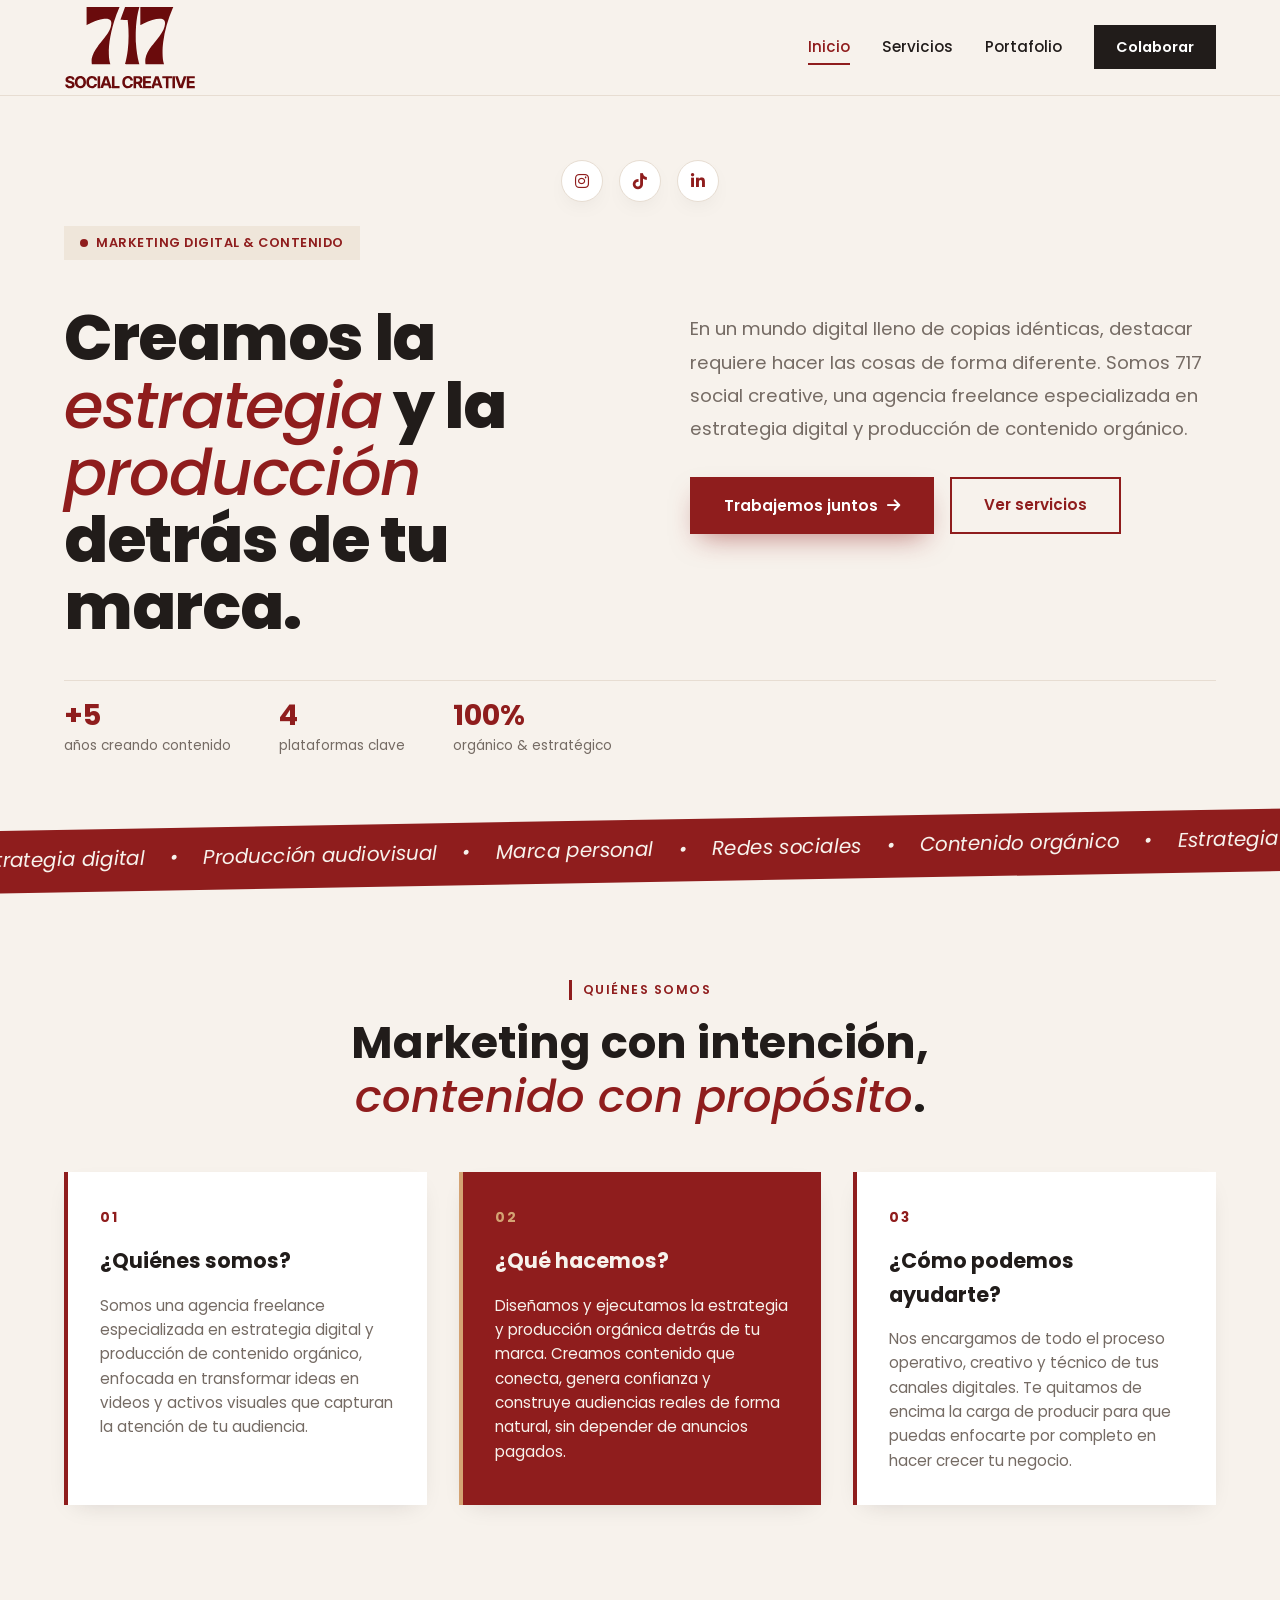
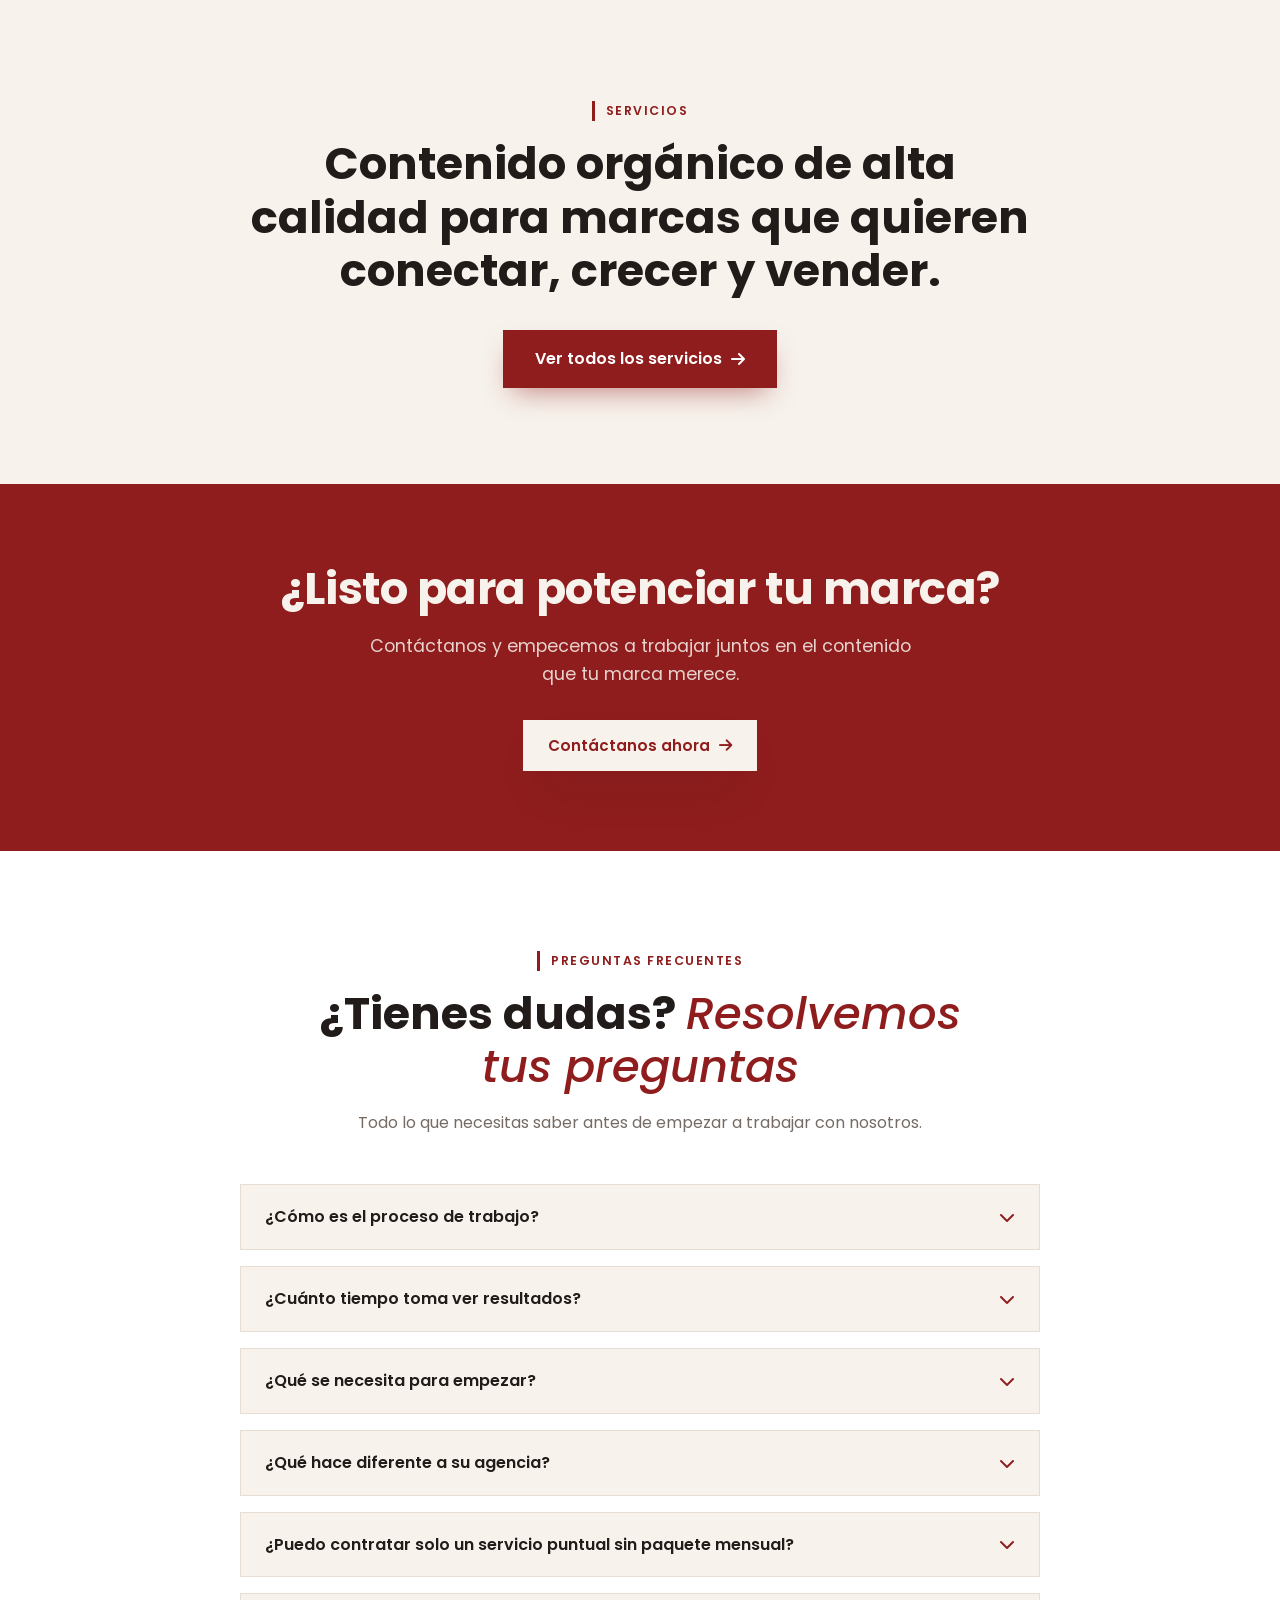
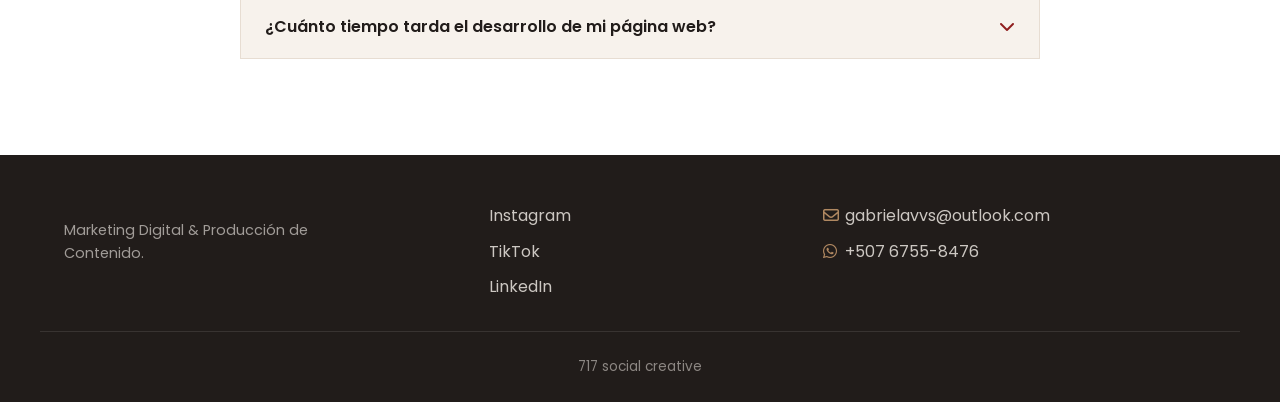
==== commit 55f1d4e4: "division del css, agrandamiento del logo" ====
--- a/index.html
+++ b/index.html
@@ -1,6 +1,16 @@
 <!DOCTYPE html>
 <html lang="es">
 <head>
+    <!-- Google tag (gtag.js) -->
+    <!-- Reemplaza G-XXXXXXXXXX con tu Measurement ID real de Google Analytics. -->
+    <script async src="https://www.googletagmanager.com/gtag/js?id=G-XXXXXXXXXX"></script>
+    <script>
+        window.dataLayer = window.dataLayer || [];
+        function gtag(){dataLayer.push(arguments);}
+        gtag('js', new Date());
+        gtag('config', 'G-XXXXXXXXXX');
+    </script>
+
     <meta charset="UTF-8" />
     <meta name="viewport" content="width=device-width, initial-scale=1.0" />
     <title>717 social creative | Marketing Digital en Panamá</title>
@@ -16,12 +26,12 @@
     <meta property="og:description" content="Estrategia digital, producción audiovisual, contenido orgánico y redes sociales para marcas que quieren conectar, crecer y vender." />
     <meta property="og:type" content="website" />
     <meta property="og:url" content="/" />
-    <meta property="og:image" content="/logo.png" />
+    <meta property="og:image" content="/logo.svg" />
     <meta property="og:image:alt" content="Logo de 717 social creative" />
     <meta name="twitter:card" content="summary_large_image" />
     <meta name="twitter:title" content="717 social creative | Marketing Digital en Panamá" />
     <meta name="twitter:description" content="Agencia de marketing digital especializada en contenido orgánico, producción audiovisual y redes sociales para marcas." />
-    <meta name="twitter:image" content="/logo.png" />
+    <meta name="twitter:image" content="/logo.svg" />
 
     <link rel="preconnect" href="https://fonts.googleapis.com" />
     <link rel="preconnect" href="https://fonts.gstatic.com" crossorigin />
@@ -37,8 +47,8 @@
                 "@type": "MarketingAgency",
                 "@id": "/#organization",
                 "name": "717 social creative",
-                "logo": "/logo.png",
-                "image": "/logo.png",
+                "logo": "/logo.svg",
+                "image": "/logo.svg",
                 "description": "Agencia de marketing digital en Panamá especializada en estrategia, producción audiovisual, contenido orgánico y redes sociales para marcas.",
                 "telephone": "+50767558476",
                 "email": "gabrielavvs@outlook.com",
@@ -101,7 +111,7 @@
 <header id="header">
     <div class="container nav-wrap">
         <a href="index.html" class="logo" aria-label="717 social creative - Inicio">
-            <img src="logo.png" alt="717 social creative - logo" class="logo-img" />
+            <img src="logo.svg" alt="717 social creative - logo" class="logo-img" />
         </a>
         <nav class="nav-links" id="navLinks">
             <a href="index.html" class="active">Inicio</a>
@@ -316,4 +326,4 @@
 
 <script src="script.js"></script>
 </body>
-</html>
+</html>
--- a/styles.css
+++ b/styles.css
@@ -1,2395 +1,9 @@
-@import url('https://fonts.googleapis.com/css2?family=Nova+Square&display=swap');
-
-/* ============================================
-   BASE
-   ============================================ */
-*, *::before, *::after {
-    margin: 0;
-    padding: 0;
-    box-sizing: border-box;
-    
-}
-
-:root {
-    --primary: #8F1D1D;
-    --primary-dark: #6B1515;
-    --primary-light: #B14242;
-    --secondary: #D4A373;
-    --cream: #F7F2EC;
-    --cream-deep: #EFE6DA;
-    --ink: #211C1A;
-    --muted: #756B64;
-    --white: #ffffff;
-    --border: #E7DDD2;
-    --shadow-sm: 0 8px 24px -12px rgba(33, 28, 26, 0.18);
-    --shadow-md: 0 24px 50px -20px rgba(33, 28, 26, 0.28);
-    --radius: 0px;
-    --font-family: 'Poppins', system-ui, -apple-system, 'Segoe UI', Roboto, 'Helvetica Neue', sans-serif;
-    --font-body: 'Poppins', system-ui, -apple-system, 'Segoe UI', Roboto, 'Helvetica Neue', sans-serif;
-    --font-display: 'Poppins', system-ui, -apple-system, 'Segoe UI', Roboto, 'Helvetica Neue', sans-serif;
-}
-
-body {
-    font-family: var(--font-body);
-    background: var(--cream);
-    color: var(--ink);
-    line-height: 1.6;
-    overflow-x: hidden;
-}
-
-.container {
-    max-width: 1200px;
-    margin: 0 auto;
-    padding: 0 1.5rem;
-}
-
-.reveal {
-    opacity: 0;
-    transform: translateY(36px);
-    transition: opacity .8s ease, transform .8s cubic-bezier(.2, .7, .2, 1);
-}
-
-.reveal.in {
-    opacity: 1;
-    transform: none;
-}
-
-/* ============================================
-   HEADER Y LOGO
-   ============================================ */
-#header {
-    position: sticky;
-    top: 0;
-    z-index: 100;
-    background: rgba(247, 242, 236, 0.82);
-    backdrop-filter: blur(14px);
-    border-bottom: 1px solid var(--border);
-    transition: box-shadow .3s ease, background .3s ease;
-}
-
-#header.scrolled {
-    box-shadow: var(--shadow-sm);
-    background: rgba(247, 242, 236, 0.95);
-}
-
-.nav-wrap {
-    display: flex;
-    align-items: center;
-    justify-content: space-between;
-    padding: 1rem 1.5rem;
-}
-
-.logo {
-    display: flex;
-    align-items: center;
-    gap: .65rem;
-    flex-shrink: 0;
-    color: var(--ink);
-    text-decoration: none;
-}
-
-.logo:hover .logo-img {
-    transform: scale(1.05);
-}
-
-.logo-img {
-    display: block;
-    width: auto;
-    height: 45px;
-    transition: all 0.3s ease;
-}
-
-.logo-mark {
-    display: grid;
-    place-items: center;
-    width: 42px;
-    height: 42px;
-    background: var(--primary);
-    color: var(--white);
-    font-family: var(--font-display);
-    font-weight: 800;
-    font-size: 1.1rem;
-    border-radius: 12px;
-    letter-spacing: -.5px;
-}
-
-.logo-mark.big {
-    display: none;
-    width: 58px;
-    height: 58px;
-    font-size: 1.5rem;
-}
-
-.logo-text-wrapper {
-    display: flex;
-    flex-direction: column;
-    line-height: 1;
-}
-
-.logo-text {
-    font-family: var(--font-display);
-    font-weight: 600;
-    font-size: 1.15rem;
-    color: var(--ink);
-}
-
-.logo-sub {
-    font-size: 0.65rem;
-    font-weight: 400;
-    color: var(--muted);
-    letter-spacing: 0.05em;
-    text-transform: uppercase;
-}
-
-.logo-text-so-weird {
-    font-family: 'Nova Square', 'Inter', 'Arial Black', sans-serif;
-    font-weight: 700;
-    font-size: 1.6rem;
-    letter-spacing: 0.04em;
-    color: var(--ink);
-    text-transform: uppercase;
-    line-height: 1;
-    white-space: nowrap;
-    transition: all 0.3s ease;
-}
-
-.logo-sub-so-weird {
-    font-family: 'Inter', sans-serif;
-    font-size: 0.5rem;
-    font-weight: 500;
-    letter-spacing: 0.15em;
-    text-transform: uppercase;
-    color: var(--muted);
-    margin-top: 2px;
-    white-space: nowrap;
-    transition: all 0.3s ease;
-}
-
-.nav-links {
-    display: flex;
-    align-items: center;
-    gap: 2rem;
-}
-
-.nav-links a {
-    position: relative;
-    color: var(--ink);
-    font-weight: 500;
-    font-size: .95rem;
-    text-decoration: none;
-    transition: color .25s;
-}
-
-.nav-links a::after {
-    content: '';
-    position: absolute;
-    left: 0;
-    bottom: -6px;
-    width: 0;
-    height: 2px;
-    background: var(--primary);
-    transition: width .3s ease;
-}
-
-.nav-links a:hover,
-.nav-links a.active {
-    color: var(--primary);
-}
-
-.nav-links a:hover::after,
-.nav-links a.active::after {
-    width: 100%;
-}
-
-.menu-toggle {
-    display: none;
-    background: none;
-    border: none;
-    font-size: 1.5rem;
-    color: var(--primary);
-    cursor: pointer;
-}
-
-.menu-overlay {
-    display: none;
-    position: fixed;
-    inset: 0;
-    background: rgba(33, 28, 26, .5);
-    z-index: 90;
-}
-
-.menu-overlay.active {
-    display: block;
-}
-
-/* ============================================
-   BOTONES
-   ============================================ */
-.btn {
-    display: inline-flex;
-    align-items: center;
-    gap: .55rem;
-    padding: .85rem 1.6rem;
-    border: 2px solid transparent;
-    border-radius: 0;
-    font-family: var(--font-body);
-    font-weight: 600;
-    font-size: .95rem;
-    text-decoration: none;
-    cursor: pointer;
-    transition: transform .25s ease, background .25s ease, color .25s ease, box-shadow .25s ease;
-}
-
-.btn i {
-    transition: transform .25s ease;
-}
-
-.btn:hover i {
-    transform: translateX(4px);
-}
-
-.btn-primary {
-    background: var(--primary);
-    color: var(--white);
-    box-shadow: 0 12px 28px -10px rgba(143, 29, 29, .55);
-}
-
-.btn-primary:hover {
-    background: var(--primary-dark);
-    transform: translateY(-3px);
-}
-
-.btn-outline {
-    background: transparent;
-    color: var(--primary);
-    border-color: var(--primary);
-}
-
-.btn-outline:hover {
-    background: var(--primary);
-    color: var(--white);
-    transform: translateY(-3px);
-}
-
-.btn-ghost {
-    background: var(--ink);
-    color: var(--white);
-    padding: .6rem 1.25rem;
-    font-size: .9rem;
-}
-
-.btn-ghost:hover {
-    background: var(--primary);
-    transform: translateY(-2px);
-}
-
-.btn-light {
-    background: var(--cream);
-    color: var(--primary);
-    box-shadow: var(--shadow-md);
-}
-
-.btn-light:hover {
-    background: var(--white);
-    transform: translateY(-3px);
-}
-
-/* ============================================
-   HERO
-   ============================================ */
-.hero {
-    padding: 4rem 0 0;
-    position: relative;
-}
-
-.hero-grid {
-    display: grid;
-    grid-template-columns: 1fr;
-    gap: 0;
-    align-items: start;
-}
-
-.hero-text {
-    max-width: 100%;
-}
-
-.hero-text h1,
-.hero-left h1 {
-    font-family: var(--font-display);
-    font-weight: 800;
-    line-height: 1.05;
-    letter-spacing: -0.02em;
-}
-
-.hero-text h1 {
-    font-size: clamp(2.4rem, 5vw, 4rem);
-    margin-bottom: 1.3rem;
-}
-
-.hero-text h1 em,
-.hero-left h1 em {
-    font-style: italic;
-    color: var(--primary);
-    font-weight: 500;
-}
-
-.hero-content-wrapper {
-    display: flex;
-    gap: 80px;
-    align-items: flex-start;
-    margin-top: 20px;
-    margin-bottom: 40px;
-}
-
-.hero-left,
-.hero-right {
-    flex: 1;
-    min-width: 0;
-}
-
-.hero-left {
-    padding-right: 20px;
-}
-
-.hero-left h1 {
-    font-size: clamp(2.8rem, 5vw, 4.2rem);
-    margin: 0;
-    color: var(--ink);
-}
-
-.hero-right {
-    padding-top: 8px;
-}
-
-.lead {
-    font-size: 1.1rem;
-    color: var(--muted);
-    max-width: 30rem;
-    margin-bottom: 2rem;
-}
-
-.hero-right .lead {
-    font-size: 1.15rem;
-    line-height: 1.8;
-    color: var(--muted);
-    max-width: 100%;
-    margin-bottom: 2rem;
-}
-
-.eyebrow {
-    display: inline-flex;
-    align-items: center;
-    gap: .5rem;
-    padding: .45rem 1rem;
-    border-radius: 0;
-    margin-bottom: 1.5rem;
-    background: var(--cream-deep);
-    color: var(--primary);
-    font-size: .8rem;
-    font-weight: 600;
-    letter-spacing: .04em;
-    text-transform: uppercase;
-}
-
-.eyebrow .dot {
-    width: 8px;
-    height: 8px;
-    border-radius: 50%;
-    background: var(--primary);
-    animation: pulse 1.8s infinite;
-}
-
-@keyframes pulse {
-    0%, 100% { transform: scale(1); opacity: 1; }
-    50% { transform: scale(1.5); opacity: .5; }
-}
-
-.hero-buttons {
-    display: flex;
-    flex-wrap: wrap;
-    gap: 1rem;
-    margin-bottom: 2.5rem;
-}
-
-.hero-buttons .btn {
-    padding: 0.9rem 2rem;
-    font-size: 0.95rem;
-}
-
-.hero-stats {
-    display: flex;
-    flex-wrap: wrap;
-    gap: 3rem;
-    margin-top: 10px;
-    padding-top: 20px;
-    border-top: 1px solid var(--border);
-}
-
-.hero-stats div {
-    display: flex;
-    flex-direction: column;
-}
-
-.hero-stats strong {
-    font-family: var(--font-display);
-    font-size: 1.8rem;
-    color: var(--primary);
-    line-height: 1;
-}
-
-.hero-stats span {
-    font-size: 0.85rem;
-    color: var(--muted);
-    margin-top: 0.3rem;
-}
-
-.hero-visual {
-    position: relative;
-}
-
-.hero-img-frame {
-    position: relative;
-    width: 100%;
-    height: 100%;
-    overflow: hidden;
-    border-radius: 20px;
-    border: 1px solid var(--border);
-    box-shadow: var(--shadow-md);
-    transform: rotate(1.5deg);
-}
-
-.hero-img-frame img {
-    display: block;
-    width: 100%;
-    aspect-ratio: 4/5;
-    object-fit: cover;
-}
-
-.hero-slider {
-    position: relative;
-    width: 100%;
-    height: 100%;
-    min-height: 400px;
-}
-
-.hero-slide {
-    position: absolute;
-    top: 0;
-    left: 0;
-    width: 100%;
-    height: 100%;
-    opacity: 0;
-    object-fit: cover;
-    border-radius: 20px;
-    transition: opacity 1.5s ease-in-out;
-}
-
-.hero-slide.active {
-    opacity: 1;
-}
-
-.hero-slide img {
-    width: 100%;
-    height: 100%;
-    object-fit: cover;
-    border-radius: 20px;
-}
-
-.slider-dots {
-    position: absolute;
-    bottom: 20px;
-    left: 50%;
-    transform: translateX(-50%);
-    display: flex;
-    gap: 10px;
-    z-index: 10;
-}
-
-.slider-dot {
-    width: 12px;
-    height: 12px;
-    border: 2px solid transparent;
-    border-radius: 50%;
-    background: rgba(255, 255, 255, 0.5);
-    cursor: pointer;
-    transition: all 0.3s ease;
-}
-
-.slider-dot.active {
-    background: #e63946;
-    border-color: #fff;
-    transform: scale(1.2);
-}
-
-.slider-dot:hover {
-    background: #e63946;
-}
-
-.floating-card {
-    position: absolute;
-    display: flex;
-    align-items: center;
-    gap: .75rem;
-    background: var(--white);
-    padding: .85rem 1.1rem;
-    border: 1px solid var(--border);
-    border-radius: 0;
-    box-shadow: var(--shadow-md);
-    animation: float 4s ease-in-out infinite;
-}
-
-.floating-card i {
-    color: var(--primary);
-    font-size: 1.3rem;
-}
-
-.floating-card strong {
-    display: block;
-    font-size: .85rem;
-}
-
-.floating-card span {
-    font-size: .72rem;
-    color: var(--muted);
-}
-
-.card-1 {
-    top: 8%;
-    left: -8%;
-}
-
-.card-2 {
-    bottom: 12%;
-    right: -6%;
-    animation-delay: 1.5s;
-}
-
-@keyframes float {
-    0%, 100% { transform: translateY(0); }
-    50% { transform: translateY(-12px); }
-}
-
-.social-row {
-    display: flex;
-    justify-content: center;
-    align-items: center;
-    gap: 1rem;
-    margin-bottom: 1.5rem;
-}
-
-.social-row a {
-    display: inline-flex;
-    align-items: center;
-    justify-content: center;
-    width: 42px;
-    height: 42px;
-    border: 1px solid var(--border);
-    border-radius: 50%;
-    background: var(--white);
-    color: var(--primary);
-    font-size: 1rem;
-    text-decoration: none;
-    box-shadow: var(--shadow-sm);
-    transition: all 0.3s ease;
-}
-
-.social-row a:hover {
-    background: var(--primary);
-    color: var(--white);
-    border-color: var(--primary);
-    box-shadow: 0 6px 16px rgba(143, 29, 29, 0.25);
-    transform: translateY(-4px);
-}
-
-.marquee {
-    margin-top: 4rem;
-    background: var(--primary);
-    color: var(--cream);
-    overflow: hidden;
-    padding: .9rem 0;
-    transform: rotate(-1deg) scale(1.04);
-}
-
-.marquee-track {
-    display: flex;
-    gap: 1.5rem;
-    white-space: nowrap;
-    width: max-content;
-    animation: scroll 28s linear infinite;
-}
-
-.marquee-track span {
-    font-family: var(--font-display);
-    font-style: italic;
-    font-size: 1.2rem;
-}
-
-@keyframes scroll {
-    to { transform: translateX(-50%); }
-}
-
-.hero.hero-red-bg {
-    background: var(--primary);
-}
-
-.hero.hero-red-bg .hero-text h1,
-.hero.hero-red-bg .hero-text h1 em,
-.hero.hero-red-bg .lead,
-.hero.hero-red-bg .hero-stats span,
-.hero.hero-red-bg .hero-stats strong {
-    color: var(--cream);
-}
-
-.hero.hero-red-bg .eyebrow {
-    background: rgba(255, 255, 255, 0.2);
-    color: var(--cream);
-}
-
-.hero.hero-red-bg .eyebrow .dot {
-    background: var(--cream);
-}
-
-.hero.hero-red-bg .btn-outline {
-    border-color: var(--cream);
-    color: var(--cream);
-}
-
-.hero.hero-red-bg .btn-outline:hover {
-    background: var(--cream);
-    color: var(--primary);
-}
-
-.hero.hero-red-bg .floating-card {
-    background: var(--cream);
-}
-
-/* ============================================
-   NOSOTROS Y MÉTODOS
-   ============================================ */
-.about {
-    padding: 6rem 0;
-}
-
-.about-grid {
-    display: grid;
-    grid-template-columns: 1fr 1fr;
-    gap: 3rem;
-    align-items: start;
-}
-
-.section-tag {
-    display: inline-block;
-    padding-left: .7rem;
-    border-left: 3px solid var(--primary);
-    margin-bottom: 1.2rem;
-    color: var(--primary);
-    font-size: .78rem;
-    font-weight: 600;
-    letter-spacing: .12em;
-    text-transform: uppercase;
-}
-
-.section-tag.light {
-    color: var(--secondary);
-    border-color: var(--secondary);
-}
-
-.about-intro h2,
-.methods-head h2,
-.cta h2 {
-    font-family: var(--font-display);
-    font-weight: 700;
-    font-size: clamp(1.9rem, 3.5vw, 2.8rem);
-    line-height: 1.1;
-    letter-spacing: -.01em;
-    margin-bottom: 1.2rem;
-}
-
-.about-intro p {
-    color: var(--muted);
-    font-size: 1.05rem;
-}
-
-.about-cards {
-    display: flex;
-    flex-direction: column;
-    gap: 1rem;
-}
-
-.about-card {
-    position: relative;
-    overflow: hidden;
-    display: flex;
-    flex-direction: column;
-    gap: .4rem;
-    background: var(--white);
-    border: 1px solid var(--border);
-    border-radius: var(--radius);
-    padding: 1.6rem;
-    transition: transform .3s ease, box-shadow .3s ease;
-}
-
-.about-card::before {
-    content: '';
-    position: absolute;
-    left: 0;
-    top: 0;
-    bottom: 0;
-    width: 4px;
-    background: var(--primary);
-    transform: scaleY(0);
-    transform-origin: bottom;
-    transition: transform .3s ease;
-}
-
-.about-card:hover {
-    transform: translateY(-5px);
-    box-shadow: var(--shadow-md);
-}
-
-.about-card:hover::before {
-    transform: scaleY(1);
-}
-
-.about-card i {
-    font-size: 1.5rem;
-    color: var(--primary);
-    margin-bottom: .3rem;
-}
-
-.about-card h3 {
-    font-family: var(--font-display);
-    font-size: 1.2rem;
-}
-
-.about-card p {
-    color: var(--muted);
-    font-size: .95rem;
-}
-
-.methods {
-    padding: 6rem 0;
-    background: var(--ink);
-    color: var(--cream);
-    width: 100%;
-    margin: 0;
-    border-radius: 0;
-}
-
-.methods-head {
-    text-align: center;
-    max-width: 640px;
-    margin: 0 auto 3.5rem;
-}
-
-.methods-head h2 {
-    color: var(--cream);
-}
-
-.methods-head p {
-    color: rgba(247, 242, 236, .65);
-}
-
-.methods-grid {
-    display: grid;
-    grid-template-columns: repeat(3, 1fr);
-    gap: 1.5rem;
-}
-
-.method-card {
-    position: relative;
-    background: rgba(255, 255, 255, .04);
-    border: 1px solid rgba(255, 255, 255, .12);
-    border-radius: var(--radius);
-    padding: 2.2rem 1.8rem;
-    transition: transform .35s ease, background .35s ease, border-color .35s ease;
-}
-
-.method-card:hover {
-    background: rgba(255, 255, 255, .07);
-    border-color: var(--secondary);
-    transform: translateY(-8px);
-}
-
-.method-letter {
-    display: block;
-    margin-bottom: 1rem;
-    color: var(--secondary);
-    font-family: var(--font-display);
-    font-style: italic;
-    font-size: 3rem;
-    font-weight: 800;
-    line-height: 1;
-}
-
-.method-card h3 {
-    font-family: var(--font-display);
-    font-size: 1.35rem;
-    margin-bottom: .7rem;
-    color: var(--cream);
-}
-
-.method-card p {
-    color: rgba(247, 242, 236, .7);
-    font-size: .95rem;
-    margin-bottom: 1.5rem;
-}
-
-.method-cta {
-    display: inline-flex;
-    align-items: center;
-    gap: .5rem;
-    background: none;
-    border: none;
-    color: var(--secondary);
-    font-family: var(--font-body);
-    font-weight: 600;
-    cursor: pointer;
-    transition: gap .25s;
-}
-
-.method-cta:hover {
-    gap: .85rem;
-}
-
-.method-card.featured {
-    background: var(--primary);
-    border-color: var(--primary);
-}
-
-.method-card.featured:hover {
-    background: var(--primary-dark);
-}
-
-.method-card.featured .method-letter,
-.method-card.featured .method-cta {
-    color: var(--cream);
-}
-
-.method-card.featured p {
-    color: rgba(247, 242, 236, .85);
-}
-
-.badge {
-    position: absolute;
-    top: 1.2rem;
-    right: 1.2rem;
-    background: var(--secondary);
-    color: var(--ink);
-    font-size: .7rem;
-    font-weight: 700;
-    padding: .3rem .7rem;
-    border-radius: 0;
-    text-transform: uppercase;
-    letter-spacing: .05em;
-}
-
-/* ============================================
-   SERVICIOS
-   ============================================ */
-.services {
-    padding: 6rem 0;
-}
-
-.services-grid {
-    display: grid;
-    grid-template-columns: repeat(4, 1fr);
-    gap: 1.2rem;
-}
-
-.service-item {
-    background: var(--white);
-    border: 1px solid var(--border);
-    border-radius: var(--radius);
-    padding: 1.8rem 1.4rem;
-    transition: transform .3s ease, box-shadow .3s ease;
-}
-
-.service-item:hover {
-    transform: translateY(-6px);
-    box-shadow: var(--shadow-md);
-}
-
-.service-item i {
-    display: grid;
-    place-items: center;
-    width: 52px;
-    height: 52px;
-    background: var(--cream-deep);
-    color: var(--primary);
-    border-radius: 0;
-    margin-bottom: 1rem;
-    font-size: 1.6rem;
-}
-
-.service-item h3 {
-    font-family: var(--font-display);
-    font-size: 1.15rem;
-    margin-bottom: .5rem;
-}
-
-.service-item p {
-    color: var(--muted);
-    font-size: .9rem;
-}
-
-.methods-light {
-    padding: 6rem 0;
-    background: var(--cream);
-    color: var(--ink);
-    width: 100%;
-    margin: 0;
-}
-
-.methods-light .methods-head h2 {
-    color: var(--ink);
-}
-
-.methods-light .methods-head p,
-.methods-light .method-card p {
-    color: var(--muted);
-}
-
-.methods-light .method-card {
-    background: var(--white);
-    border: 1px solid var(--border);
-}
-
-.methods-light .method-card h3 {
-    color: var(--ink);
-}
-
-.methods-light .method-icon,
-.methods-light .method-cta {
-    color: var(--primary);
-}
-
-.methods-light .method-cta:hover {
-    color: var(--primary-dark);
-}
-
-.methods-light .method-card:hover {
-    background: var(--white);
-    border-color: var(--primary);
-}
-
-.services-cta-section {
-    padding: 6rem 0;
-    background: var(--cream);
-    text-align: center;
-}
-
-.services-cta-content {
-    max-width: 800px;
-    margin: 0 auto;
-}
-
-.services-cta-content .section-tag {
-    display: inline-block;
-    margin-bottom: 1rem;
-}
-
-.services-cta-content h2 {
-    font-family: var(--font-display);
-    font-weight: 700;
-    font-size: clamp(1.9rem, 3.5vw, 2.8rem);
-    line-height: 1.2;
-    margin-bottom: 2rem;
-    color: var(--ink);
-}
-
-.services-cta-content .btn-primary {
-    background: var(--primary);
-    color: var(--white);
-    border: none;
-    padding: 1rem 2rem;
-    font-size: 1rem;
-}
-
-.services-cta-content .btn-primary:hover {
-    background: var(--primary-dark);
-    transform: translateY(-3px);
-}
-
-.services-enhanced {
-    padding: 4rem 0 6rem;
-    background: var(--cream);
-}
-
-.services-enhanced-grid {
-    display: grid;
-    grid-template-columns: repeat(3, 1fr);
-    gap: 2rem;
-}
-
-.service-card-enhanced {
-    position: relative;
-    overflow: hidden;
-    background: var(--white);
-    border: 1px solid var(--border);
-    padding: 2rem;
-    transition: all 0.4s ease;
-}
-
-.service-card-enhanced::before {
-    content: '';
-    position: absolute;
-    top: 0;
-    left: 0;
-    width: 100%;
-    height: 4px;
-    background: var(--primary);
-    transform: scaleX(0);
-    transform-origin: left;
-    transition: transform 0.4s ease;
-}
-
-.service-card-enhanced:hover::before {
-    transform: scaleX(1);
-}
-
-.service-card-enhanced:hover {
-    transform: translateY(-8px);
-    box-shadow: var(--shadow-md);
-    border-color: transparent;
-}
-
-.service-icon-wrapper {
-    display: flex;
-    align-items: center;
-    justify-content: center;
-    width: 70px;
-    height: 70px;
-    background: var(--cream-deep);
-    margin-bottom: 1.5rem;
-    transition: all 0.3s ease;
-}
-
-.service-card-enhanced:hover .service-icon-wrapper {
-    background: var(--primary);
-}
-
-.service-icon-wrapper i {
-    font-size: 2rem;
-    color: var(--primary);
-    transition: all 0.3s ease;
-}
-
-.service-card-enhanced:hover .service-icon-wrapper i {
-    color: var(--white);
-}
-
-.service-card-enhanced h3 {
-    font-family: var(--font-display);
-    font-size: 1.3rem;
-    font-weight: 700;
-    margin-bottom: 1rem;
-    color: var(--ink);
-}
-
-.service-card-enhanced p {
-    color: var(--muted);
-    font-size: 0.9rem;
-    line-height: 1.6;
-    margin-bottom: 1.5rem;
-}
-
-.btn-service-enhanced {
-    display: inline-flex;
-    align-items: center;
-    gap: 0.5rem;
-    background: transparent;
-    border: 2px solid var(--primary);
-    padding: 0.7rem 1.5rem;
-    color: var(--primary);
-    font-weight: 600;
-    font-size: 0.85rem;
-    cursor: pointer;
-    transition: all 0.3s ease;
-}
-
-.btn-service-enhanced:hover {
-    background: var(--primary);
-    color: var(--white);
-    gap: 0.8rem;
-}
-
-/* ============================================
-   CTA Y FOOTER
-   ============================================ */
-.cta {
-    padding: 5rem 1rem;
-}
-
-.cta-inner {
-    position: relative;
-    overflow: hidden;
-    background: var(--primary);
-    color: var(--cream);
-    border-radius: 40px;
-    padding: 4.5rem 2rem;
-    text-align: center;
-}
-
-.cta-inner::before {
-    content: '';
-    position: absolute;
-    top: -50%;
-    right: -10%;
-    width: 400px;
-    height: 400px;
-    background: radial-gradient(circle, rgba(212, 163, 115, .35), transparent 70%);
-}
-
-.cta-inner h2,
-.cta-inner .btn {
-    position: relative;
-}
-
-.cta-inner h2 {
-    color: var(--cream);
-}
-
-.cta-inner p {
-    position: relative;
-    max-width: 36rem;
-    margin: .8rem auto 2rem;
-    color: rgba(247, 242, 236, .8);
-}
-
-.cta-full-red {
-    background: var(--primary);
-    padding: 5rem 0;
-    margin: 0;
-    width: 100%;
-}
-
-.cta-inner-full {
-    text-align: center;
-    color: var(--cream);
-    max-width: 800px;
-    margin: 0 auto;
-    padding: 0 1.5rem;
-}
-
-.cta-inner-full h2 {
-    font-family: var(--font-display);
-    font-weight: 700;
-    font-size: clamp(1.9rem, 3.5vw, 2.8rem);
-    line-height: 1.1;
-    margin-bottom: 1.2rem;
-    color: var(--cream);
-}
-
-.cta-inner-full p {
-    color: rgba(247, 242, 236, 0.85);
-    max-width: 36rem;
-    margin: 0 auto 2rem;
-    font-size: 1.1rem;
-}
-
-.cta-inner-full .btn-light {
-    background: var(--cream);
-    color: var(--primary);
-    border: none;
-}
-
-.cta-inner-full .btn-light:hover {
-    background: var(--white);
-    transform: translateY(-3px);
-}
-
-footer {
-    background: var(--ink);
-    color: var(--cream);
-    padding: 3rem 0 1.5rem;
-}
-
-.footer-grid {
-    display: grid;
-    grid-template-columns: 1.3fr 1fr 1.3fr;
-    gap: 2rem;
-    align-items: start;
-    padding-bottom: 2rem;
-    border-bottom: 1px solid rgba(255, 255, 255, .1);
-}
-
-.footer-tag {
-    color: rgba(247, 242, 236, .6);
-    margin-top: 1rem;
-    font-size: .9rem;
-    max-width: 18rem;
-}
-
-.footer-social,
-.footer-contact {
-    display: flex;
-    flex-direction: column;
-    gap: .6rem;
-}
-
-.footer-social a,
-.footer-contact a {
-    color: var(--cream);
-    text-decoration: none;
-    opacity: .8;
-    transition: opacity .25s, color .25s;
-}
-
-.footer-social a:hover,
-.footer-contact a:hover {
-    opacity: 1;
-    color: var(--secondary);
-}
-
-.footer-contact i {
-    color: var(--secondary);
-    width: 18px;
-}
-
-.footer-bottom {
-    text-align: center;
-    padding-top: 1.5rem;
-    font-size: .85rem;
-    color: rgba(247, 242, 236, .5);
-}
-
-/* ============================================
-   MODAL
-   ============================================ */
-.modal {
-    display: none;
-    position: fixed;
-    inset: 0;
-    z-index: 1000;
-    background: rgba(33, 28, 26, .55);
-    backdrop-filter: blur(5px);
-    justify-content: center;
-    align-items: center;
-    padding: 1rem;
-}
-
-.modal.open {
-    display: flex;
-    animation: fadeIn .25s ease;
-}
-
-@keyframes fadeIn {
-    from { opacity: 0; }
-    to { opacity: 1; }
-}
-
-.modal-content {
-    position: relative;
-    width: 100%;
-    max-width: 420px;
-    background: var(--white);
-    border-top: 5px solid var(--primary);
-    border-radius: 0;
-    padding: 2.4rem 2rem 2rem;
-    text-align: center;
-    animation: popIn .3s cubic-bezier(.2, .8, .2, 1);
-}
-
-@keyframes popIn {
-    from { transform: scale(.9); opacity: 0; }
-    to { transform: scale(1); opacity: 1; }
-}
-
-.modal-close {
-    position: absolute;
-    top: 1rem;
-    right: 1.2rem;
-    background: none;
-    border: none;
-    font-size: 1.8rem;
-    line-height: 1;
-    color: var(--muted);
-    cursor: pointer;
-    transition: color .2s;
-}
-
-.modal-close:hover {
-    color: var(--primary);
-}
-
-.modal-content h3 {
-    font-family: var(--font-display);
-    font-size: 1.5rem;
-    margin-bottom: .4rem;
-}
-
-.service-name {
-    font-weight: 600;
-    color: var(--primary);
-    margin-bottom: .4rem;
-}
-
-.modal-content > p {
-    color: var(--muted);
-    font-size: .92rem;
-    margin-bottom: 1.4rem;
-}
-
-.modal-actions {
-    display: flex;
-    flex-direction: column;
-    gap: .8rem;
-}
-
-.modal-actions a {
-    display: flex;
-    align-items: center;
-    justify-content: center;
-    gap: .6rem;
-    padding: .9rem;
-    border-radius: 0;
-    text-decoration: none;
-    font-weight: 600;
-    transition: transform .2s, opacity .2s;
-}
-
-.modal-actions a:hover {
-    transform: translateY(-2px);
-}
-
-.modal-wa {
-    background: #25D366;
-    color: #fff;
-}
-
-.modal-mail {
-    background: var(--primary);
-    color: #fff;
-}
-
-/* ============================================
-   PÁGINAS INTERNAS Y PLANES
-   ============================================ */
-.page-hero {
-    position: relative;
-    overflow: hidden;
-    padding: 4rem 0 3rem;
-}
-
-.page-hero .container {
-    position: relative;
-    z-index: 2;
-}
-
-.page-hero .social-row {
-    display: flex;
-    gap: .6rem;
-    margin-bottom: 1.6rem;
-    justify-content: center;
-}
-
-.page-hero .social-row a {
-    display: grid;
-    place-items: center;
-    width: 42px;
-    height: 42px;
-    background: var(--white);
-    color: var(--primary);
-    border-radius: 50%;
-    font-size: 1rem;
-    text-decoration: none;
-    box-shadow: var(--shadow-sm);
-    transition: transform .25s, background .25s, color .25s;
-}
-
-.page-hero .social-row a:hover {
-    background: var(--primary);
-    color: var(--white);
-    transform: translateY(-4px);
-}
-
-.page-hero h1 {
-    max-width: 18ch;
-    font-family: var(--font-display);
-    font-weight: 800;
-    font-size: clamp(2.2rem, 5vw, 3.6rem);
-    line-height: 1.06;
-    letter-spacing: -.02em;
-}
-
-.page-hero h1 em {
-    font-style: italic;
-    color: var(--primary);
-    font-weight: 500;
-}
-
-.page-hero .lead {
-    margin-top: 1.2rem;
-    max-width: 34rem;
-}
-
-.page-hero::after {
-    content: '';
-    position: absolute;
-    top: -30%;
-    right: -8%;
-    width: 460px;
-    height: 460px;
-    border-radius: 50%;
-    background: radial-gradient(circle, var(--cream-deep), transparent 70%);
-    z-index: 1;
-}
-
-.plans {
-    padding: 2rem 0 5rem;
-}
-
-.plans-grid {
-    display: grid;
-    grid-template-columns: repeat(3, 1fr);
-    gap: 1.5rem;
-}
-
-.plan-card {
-    position: relative;
-    display: flex;
-    flex-direction: column;
-    background: var(--white);
-    border: 1px solid var(--border);
-    border-radius: var(--radius);
-    padding: 2rem 1.7rem;
-    transition: transform .3s ease, box-shadow .3s ease;
-}
-
-.plan-card:hover {
-    transform: translateY(-8px);
-    box-shadow: var(--shadow-md);
-}
-
-.plan-card.featured {
-    border-color: var(--primary);
-    box-shadow: var(--shadow-md);
-}
-
-.plan-flag {
-    position: absolute;
-    top: -12px;
-    left: 1.7rem;
-    background: var(--primary);
-    color: var(--cream);
-    font-size: .7rem;
-    font-weight: 700;
-    padding: .35rem .9rem;
-    border-radius: 0;
-    text-transform: uppercase;
-    letter-spacing: .05em;
-}
-
-.plan-card h3 {
-    font-family: var(--font-display);
-    font-size: 1.4rem;
-    margin-bottom: .5rem;
-}
-
-.plan-card > p {
-    color: var(--muted);
-    font-size: .92rem;
-    margin-bottom: 1.3rem;
-}
-
-.plan-features {
-    list-style: none;
-    display: flex;
-    flex-direction: column;
-    gap: .65rem;
-    margin-bottom: 1.4rem;
-}
-
-.plan-features li {
-    display: flex;
-    gap: .6rem;
-    font-size: .9rem;
-    color: var(--ink);
-}
-
-.plan-features li i {
-    color: var(--primary);
-    font-size: .85rem;
-    margin-top: .25rem;
-}
-
-.plan-meta {
-    background: var(--cream-deep);
-    color: var(--primary);
-    font-weight: 600;
-    font-size: .82rem;
-    padding: .65rem .9rem;
-    border-radius: 0;
-    text-align: center;
-    margin-bottom: 1.3rem;
-}
-
-.plan-card .btn {
-    margin-top: auto;
-    justify-content: center;
-}
-
-.addons {
-    padding: 5rem 1rem;
-}
-
-.addons-inner {
-    background: var(--ink);
-    color: var(--cream);
-    border-radius: 40px;
-    padding: 4rem 2rem;
-}
-
-.addons-head {
-    text-align: center;
-    max-width: 620px;
-    margin: 0 auto 3rem;
-}
-
-.addons-head h2 {
-    font-family: var(--font-display);
-    font-weight: 700;
-    font-size: clamp(1.8rem, 3.5vw, 2.6rem);
-    color: var(--cream);
-    margin-bottom: .8rem;
-}
-
-.addons-head p {
-    color: rgba(247, 242, 236, .65);
-}
-
-.addons-grid {
-    display: grid;
-    grid-template-columns: repeat(3, 1fr);
-    gap: 1.3rem;
-    max-width: 1000px;
-    margin: 0 auto;
-}
-
-.addon-item {
-    background: rgba(255, 255, 255, .04);
-    border: 1px solid rgba(255, 255, 255, .12);
-    border-radius: var(--radius);
-    padding: 1.6rem;
-    transition: transform .3s, border-color .3s, background .3s;
-}
-
-.addon-item:hover {
-    transform: translateY(-6px);
-    border-color: var(--secondary);
-    background: rgba(255, 255, 255, .07);
-}
-
-.addon-item i {
-    font-size: 1.4rem;
-    color: var(--secondary);
-    margin-bottom: .8rem;
-}
-
-.addon-item h4 {
-    font-family: var(--font-display);
-    font-size: 1.1rem;
-    margin-bottom: .35rem;
-    color: var(--cream);
-}
-
-.addon-item p {
-    color: rgba(247, 242, 236, .65);
-    font-size: .88rem;
-}
-
-/* ============================================
-   PORTAFOLIO Y LIGHTBOX
-   ============================================ */
-.portfolio {
-    padding: 1rem 0 5rem;
-}
-
-.filter-bar {
-    display: flex;
-    flex-wrap: wrap;
-    gap: .8rem;
-    justify-content: center;
-    margin-bottom: 2.5rem;
-}
-
-.filter-btn {
-    background: var(--white);
-    color: var(--ink);
-    border: 1px solid var(--border);
-    border-radius: 0;
-    padding: .6rem 1.4rem;
-    font-family: var(--font-body);
-    font-weight: 600;
-    font-size: .9rem;
-    cursor: pointer;
-    transition: background .25s, color .25s, transform .25s;
-}
-
-.filter-btn:hover {
-    transform: translateY(-2px);
-}
-
-.filter-btn.active {
-    background: var(--primary);
-    color: var(--cream);
-    border-color: var(--primary);
-}
-
-.portfolio-grid {
-    display: grid;
-    grid-template-columns: repeat(3, 1fr);
-    gap: 1.2rem;
-}
-
-.portfolio-item {
-    position: relative;
-    overflow: hidden;
-    aspect-ratio: 4/5;
-    background: #1a1a1a;
-    border: 1px solid var(--border);
-    border-radius: var(--radius);
-    box-shadow: var(--shadow-sm);
-    cursor: pointer;
-}
-
-.portfolio-item img,
-.portfolio-item video {
-    display: block;
-    width: 100%;
-    height: 100%;
-    object-fit: cover;
-    transition: transform .5s ease;
-}
-
-.portfolio-item video {
-    background: #1a1a1a;
-}
-
-.portfolio-item video::-webkit-media-controls,
-.portfolio-item video::-webkit-media-controls-enclosure,
-.portfolio-item video::-webkit-media-controls-panel,
-.portfolio-item video::-webkit-media-controls-play-button,
-.portfolio-item video::-webkit-media-controls-timeline,
-.portfolio-item video::-webkit-media-controls-current-time-display,
-.portfolio-item video::-webkit-media-controls-time-remaining-display,
-.portfolio-item video::-webkit-media-controls-volume-slider,
-.portfolio-item video::-webkit-media-controls-mute-button,
-.portfolio-item video::-webkit-media-controls-fullscreen-button {
-    display: none !important;
-}
-
-.portfolio-item:hover img,
-.portfolio-item:hover video {
-    transform: scale(1.06);
-}
-
-.portfolio-item .item-overlay {
-    position: absolute;
-    inset: 0;
-    display: flex;
-    flex-direction: column;
-    justify-content: flex-end;
-    padding: 1.2rem;
-    background: linear-gradient(to top, rgba(33, 28, 26, .78), transparent 55%);
-    opacity: 0;
-    transition: opacity .35s ease;
-}
-
-.portfolio-item:hover .item-overlay {
-    opacity: 1;
-}
-
-.portfolio-item .item-overlay .tag {
-    color: var(--secondary);
-    font-size: .72rem;
-    font-weight: 600;
-    letter-spacing: .08em;
-    text-transform: uppercase;
-}
-
-.portfolio-item .item-overlay .title {
-    font-family: var(--font-display);
-    color: var(--cream);
-    font-size: 1.05rem;
-    margin-top: .2rem;
-}
-
-.play-icon {
-    position: absolute;
-    inset: 0;
-    display: grid;
-    place-items: center;
-    pointer-events: none;
-    z-index: 2;
-}
-
-.play-icon span {
-    display: grid;
-    place-items: center;
-    width: 60px;
-    height: 60px;
-    border-radius: 50%;
-    background: rgba(247, 242, 236, .92);
-    color: var(--primary);
-    font-size: 1.3rem;
-    box-shadow: var(--shadow-md);
-    transition: transform .3s ease;
-}
-
-.portfolio-item:hover .play-icon span {
-    transform: scale(1.12);
-}
-
-.lightbox {
-    display: none;
-    position: fixed;
-    top: 0;
-    left: 0;
-    width: 100%;
-    height: 100%;
-    background: rgba(0, 0, 0, 0.92);
-    z-index: 9999;
-    justify-content: center;
-    align-items: center;
-    padding: 40px;
-}
-
-.lightbox.active {
-    display: flex !important;
-}
-
-.lightbox-content {
-    position: relative;
-    max-width: 90%;
-    max-height: 90%;
-    display: flex;
-    justify-content: center;
-    align-items: center;
-}
-
-.lightbox-content img,
-.lightbox-content video {
-    max-width: 100%;
-    max-height: 85vh;
-    object-fit: contain;
-    border-radius: 12px;
-    box-shadow: 0 20px 60px rgba(0, 0, 0, 0.5);
-}
-
-.lightbox-close {
-    position: fixed;
-    top: 30px;
-    right: 40px;
-    background: none;
-    border: none;
-    color: #fff;
-    font-size: 45px;
-    line-height: 1;
-    cursor: pointer;
-    z-index: 10000;
-    transition: transform 0.3s ease;
-}
-
-.lightbox-close:hover {
-    transform: rotate(90deg);
-}
-
-.lightbox-nav {
-    position: fixed;
-    top: 50%;
-    display: flex;
-    align-items: center;
-    justify-content: center;
-    width: 55px;
-    height: 55px;
-    background: rgba(255, 255, 255, 0.15);
-    backdrop-filter: blur(8px);
-    border: none;
-    border-radius: 50%;
-    color: #fff;
-    font-size: 22px;
-    cursor: pointer;
-    z-index: 10000;
-    transform: translateY(-50%);
-    transition: all 0.3s ease;
-}
-
-.lightbox-nav:hover {
-    background: rgba(255, 255, 255, 0.3);
-    transform: translateY(-50%) scale(1.05);
-}
-
-.lightbox-prev {
-    left: 30px;
-}
-
-.lightbox-next {
-    right: 30px;
-}
-
-.lightbox-caption {
-    position: fixed;
-    bottom: 50px;
-    left: 50%;
-    transform: translateX(-50%);
-    color: #fff;
-    font-size: 18px;
-    font-weight: 400;
-    text-align: center;
-    background: rgba(0, 0, 0, 0.6);
-    padding: 12px 30px;
-    border-radius: 30px;
-    backdrop-filter: blur(4px);
-    z-index: 10000;
-    max-width: 80%;
-}
-
-/* ============================================
-   SECCIONES NUEVAS
-   ============================================ */
-.about-new {
-    padding: 6rem 0;
-    background: var(--cream);
-}
-
-.about-new-header {
-    text-align: center;
-    max-width: 700px;
-    margin: 0 auto 3rem;
-}
-
-.about-new-header .section-tag {
-    display: inline-block;
-    margin-bottom: 1rem;
-}
-
-.about-new-header h2 {
-    font-family: var(--font-display);
-    font-weight: 700;
-    font-size: clamp(1.9rem, 3.5vw, 2.8rem);
-    line-height: 1.2;
-    color: var(--ink);
-}
-
-.about-new-header h2 em {
-    color: var(--primary);
-    font-style: italic;
-    font-weight: 500;
-}
-
-.about-new-grid {
-    display: grid;
-    grid-template-columns: repeat(3, 1fr);
-    gap: 2rem;
-}
-
-.about-new-card {
-    background: var(--white);
-    border-left: 4px solid var(--primary);
-    padding: 2rem;
-    box-shadow: var(--shadow-sm);
-    transition: transform 0.3s ease, box-shadow 0.3s ease;
-}
-
-.about-new-card:hover {
-    transform: translateY(-6px);
-    box-shadow: var(--shadow-md);
-}
-
-.about-new-card.featured-about {
-    background: var(--primary);
-    border-left-color: var(--secondary);
-}
-
-.about-new-card.featured-about h3,
-.about-new-card.featured-about p {
-    color: var(--cream);
-}
-
-.about-new-card.featured-about .about-number {
-    color: var(--secondary);
-}
-
-.about-number {
-    display: inline-block;
-    font-family: var(--font-display);
-    font-size: 0.85rem;
-    font-weight: 700;
-    color: var(--primary);
-    margin-bottom: 1rem;
-    letter-spacing: 2px;
-}
-
-.about-new-card h3 {
-    font-family: var(--font-display);
-    font-size: 1.3rem;
-    font-weight: 700;
-    margin-bottom: 1rem;
-    color: var(--ink);
-}
-
-.about-new-card p {
-    color: var(--muted);
-    font-size: 0.95rem;
-    line-height: 1.6;
-}
-
-.faqs-section {
-    padding: 6rem 0;
-    background: var(--white);
-}
-
-.faqs-header {
-    text-align: center;
-    max-width: 700px;
-    margin: 0 auto 3rem;
-}
-
-.faqs-header .section-tag {
-    display: inline-block;
-    margin-bottom: 1rem;
-}
-
-.faqs-header h2 {
-    font-family: var(--font-display);
-    font-weight: 700;
-    font-size: clamp(1.9rem, 3.5vw, 2.8rem);
-    line-height: 1.2;
-    margin-bottom: 1rem;
-    color: var(--ink);
-}
-
-.faqs-header h2 em {
-    color: var(--primary);
-    font-style: italic;
-    font-weight: 500;
-}
-
-.faqs-header p {
-    color: var(--muted);
-    font-size: 1rem;
-}
-
-.faqs-grid {
-    max-width: 800px;
-    margin: 0 auto;
-    display: flex;
-    flex-direction: column;
-    gap: 1rem;
-}
-
-.faq-item {
-    background: var(--cream);
-    border: 1px solid var(--border);
-    border-radius: 0;
-    overflow: hidden;
-    transition: all 0.3s ease;
-}
-
-.faq-item:hover {
-    border-color: var(--primary);
-}
-
-.faq-question {
-    display: flex;
-    justify-content: space-between;
-    align-items: center;
-    padding: 1.2rem 1.5rem;
-    cursor: pointer;
-    transition: background 0.3s ease;
-}
-
-.faq-question h3 {
-    font-family: var(--font-display);
-    font-size: 1rem;
-    font-weight: 600;
-    color: var(--ink);
-    margin: 0;
-    flex: 1;
-}
-
-.faq-question i {
-    color: var(--primary);
-    font-size: 1rem;
-    transition: transform 0.3s ease;
-}
-
-.faq-item.active .faq-question i {
-    transform: rotate(180deg);
-}
-
-.faq-answer {
-    max-height: 0;
-    padding: 0 1.5rem;
-    overflow: hidden;
-    transition: all 0.3s ease;
-}
-
-.faq-item.active .faq-answer {
-    max-height: 200px;
-    padding: 0 1.5rem 1.2rem 1.5rem;
-}
-
-.faq-answer p {
-    color: var(--muted);
-    font-size: 0.9rem;
-    line-height: 1.6;
-    margin: 0;
-}
-
-.integration-message {
-    padding: 4rem 0;
-    background: var(--cream-deep);
-    text-align: center;
-}
-
-.integration-content {
-    max-width: 800px;
-    margin: 0 auto;
-    padding: 2rem;
-    background: var(--white);
-    border-left: 4px solid var(--primary);
-    box-shadow: var(--shadow-sm);
-    transition: all 0.3s ease;
-}
-
-.integration-content:hover {
-    transform: translateY(-5px);
-    box-shadow: var(--shadow-md);
-}
-
-.integration-content i {
-    display: inline-block;
-    font-size: 2.5rem;
-    color: var(--primary);
-    margin-bottom: 1rem;
-}
-
-.integration-content p {
-    font-size: 1.1rem;
-    line-height: 1.6;
-    color: var(--ink);
-    margin: 0;
-}
-
-/* ============================================
-   RESPONSIVE
-   ============================================ */
-@media (min-width: 769px) {
-    .logo:hover .logo-text-so-weird {
-        color: var(--primary);
-        transform: scale(1.02);
-    }
-}
-
-@media (max-width: 992px) {
-    .hero-content-wrapper {
-        gap: 50px;
-    }
-
-    .hero-left h1 {
-        font-size: clamp(2.4rem, 4vw, 3.2rem);
-    }
-}
-
-@media (max-width: 980px) {
-    .hero-visual {
-        max-width: 440px;
-        width: 100%;
-        margin: 0 auto;
-    }
-
-    .about-grid,
-    .footer-grid {
-        grid-template-columns: 1fr;
-    }
-
-    .methods-grid,
-    .plans-grid {
-        grid-template-columns: 1fr;
-        max-width: 460px;
-        margin: 0 auto;
-    }
-
-    .services-grid {
-        grid-template-columns: repeat(2, 1fr);
-    }
-
-    .addons-grid,
-    .portfolio-grid,
-    .services-enhanced-grid {
-        grid-template-columns: repeat(2, 1fr);
-    }
-
-    .about-new-grid {
-        grid-template-columns: 1fr;
-        max-width: 450px;
-        margin: 0 auto;
-    }
-}
-
-@media (max-width: 800px) {
-    .menu-toggle {
-        display: block;
-        z-index: 100;
-    }
-
-    .nav-links {
-        position: fixed;
-        top: 0;
-        right: -100%;
-        width: 75%;
-        max-width: 320px;
-        height: 100vh;
-        background: var(--cream);
-        flex-direction: column;
-        justify-content: center;
-        align-items: center;
-        gap: 2rem;
-        padding: 2rem;
-        z-index: 95;
-        box-shadow: -10px 0 30px rgba(0, 0, 0, .15);
-        transition: right .35s ease;
-    }
-
-    .nav-links.active {
-        right: 0;
-    }
-
-    .nav-links a {
-        font-size: 1.2rem;
-    }
-
-    .nav-links .btn-ghost {
-        margin-top: 0.5rem;
-    }
-
-    .hero-content-wrapper {
-        flex-direction: column;
-    }
-
-    .social-row a {
-        width: 40px;
-        height: 40px;
-        font-size: 16px;
-    }
-
-    .hero-slider {
-        min-height: 300px;
-    }
-}
-
-@media (max-width: 768px) {
-    .logo-text-so-weird {
-        font-size: 1.3rem;
-    }
-
-    .logo-sub-so-weird {
-        font-size: 0.45rem;
-    }
-
-    .hero {
-        padding: 2rem 0 0;
-    }
-
-    .hero-content-wrapper {
-        gap: 20px;
-        margin-top: 10px;
-        margin-bottom: 30px;
-    }
-
-    .hero-left {
-        padding-right: 0;
-    }
-
-    .hero-left h1 {
-        font-size: clamp(2rem, 6vw, 2.8rem);
-    }
-
-    .hero-right {
-        padding-top: 0;
-    }
-
-    .hero-right .lead {
-        font-size: 1rem;
-        line-height: 1.7;
-        margin-bottom: 1.5rem;
-    }
-
-    .hero-stats {
-        gap: 1.5rem;
-        padding-top: 15px;
-    }
-
-    .hero-stats strong {
-        font-size: 1.5rem;
-    }
-
-    .hero-stats span {
-        font-size: 0.8rem;
-    }
-
-    .social-row {
-        justify-content: center;
-    }
-
-    .social-row a {
-        width: 40px;
-        height: 40px;
-        font-size: 16px;
-    }
-
-    .nav-links a {
-        font-size: 1.1rem;
-    }
-
-    .faqs-grid {
-        margin: 0 1rem;
-    }
-
-    .faq-question h3 {
-        font-size: 0.9rem;
-        padding-right: 1rem;
-    }
-
-    .integration-message {
-        padding: 3rem 0;
-    }
-
-    .integration-content {
-        padding: 1.5rem;
-        margin: 0 1rem;
-    }
-
-    .integration-content p {
-        font-size: 1rem;
-    }
-
-    .lightbox {
-        padding: 20px;
-    }
-
-    .lightbox-close {
-        top: 20px;
-        right: 20px;
-        font-size: 35px;
-    }
-
-    .lightbox-nav {
-        width: 45px;
-        height: 45px;
-        font-size: 18px;
-    }
-
-    .lightbox-prev {
-        left: 15px;
-    }
-
-    .lightbox-next {
-        right: 15px;
-    }
-
-    .lightbox-caption {
-        bottom: 30px;
-        font-size: 14px;
-        padding: 10px 20px;
-        max-width: 90%;
-    }
-}
-
-@media (max-width: 600px) {
-    .logo-text-so-weird {
-        font-size: 1.1rem;
-        letter-spacing: 0.03em;
-    }
-
-    .logo-sub-so-weird {
-        font-size: 0.4rem;
-        letter-spacing: 0.1em;
-        margin-top: 1px;
-    }
-}
-
-@media (max-width: 560px) {
-    .services-grid,
-    .addons-grid,
-    .portfolio-grid,
-    .services-enhanced-grid {
-        grid-template-columns: 1fr;
-    }
-
-    .card-1 {
-        left: 0;
-        top: 4%;
-    }
-
-    .card-2 {
-        right: 0;
-    }
-
-    .floating-card {
-        padding: .6rem .8rem;
-    }
-
-    .hero-stats {
-        gap: 1.5rem;
-    }
-
-    .methods {
-        margin: 0 .5rem;
-        padding: 4rem 0;
-    }
-
-    .lightbox-nav {
-        width: 42px;
-        height: 42px;
-    }
-
-    .lightbox-prev {
-        left: .5rem;
-    }
-
-    .lightbox-next {
-        right: .5rem;
-    }
-}
-
-@media (max-width: 480px) {
-    .hero-left h1 {
-        font-size: 1.8rem;
-    }
-
-    .hero-right .lead {
-        font-size: 0.95rem;
-        line-height: 1.6;
-    }
-
-    .hero-buttons {
-        flex-direction: column;
-        width: 100%;
-    }
-
-    .hero-buttons .btn {
-        width: 100%;
-        justify-content: center;
-        padding: 0.8rem 1.5rem;
-    }
-
-    .hero-stats {
-        gap: 1rem;
-        flex-direction: column;
-    }
-}
-
-@media (max-width: 400px) {
-    .logo-text-so-weird {
-        font-size: 0.95rem;
-        letter-spacing: 0.02em;
-    }
-
-    .logo-sub-so-weird {
-        display: none;
-    }
-}
+@import url('css/base.css');
+@import url('css/header.css');
+@import url('css/buttons.css');
+@import url('css/home.css');
+@import url('css/services.css');
+@import url('css/footer-modal.css');
+@import url('css/pages.css');
+@import url('css/extras.css');
+@import url('css/responsive.css');
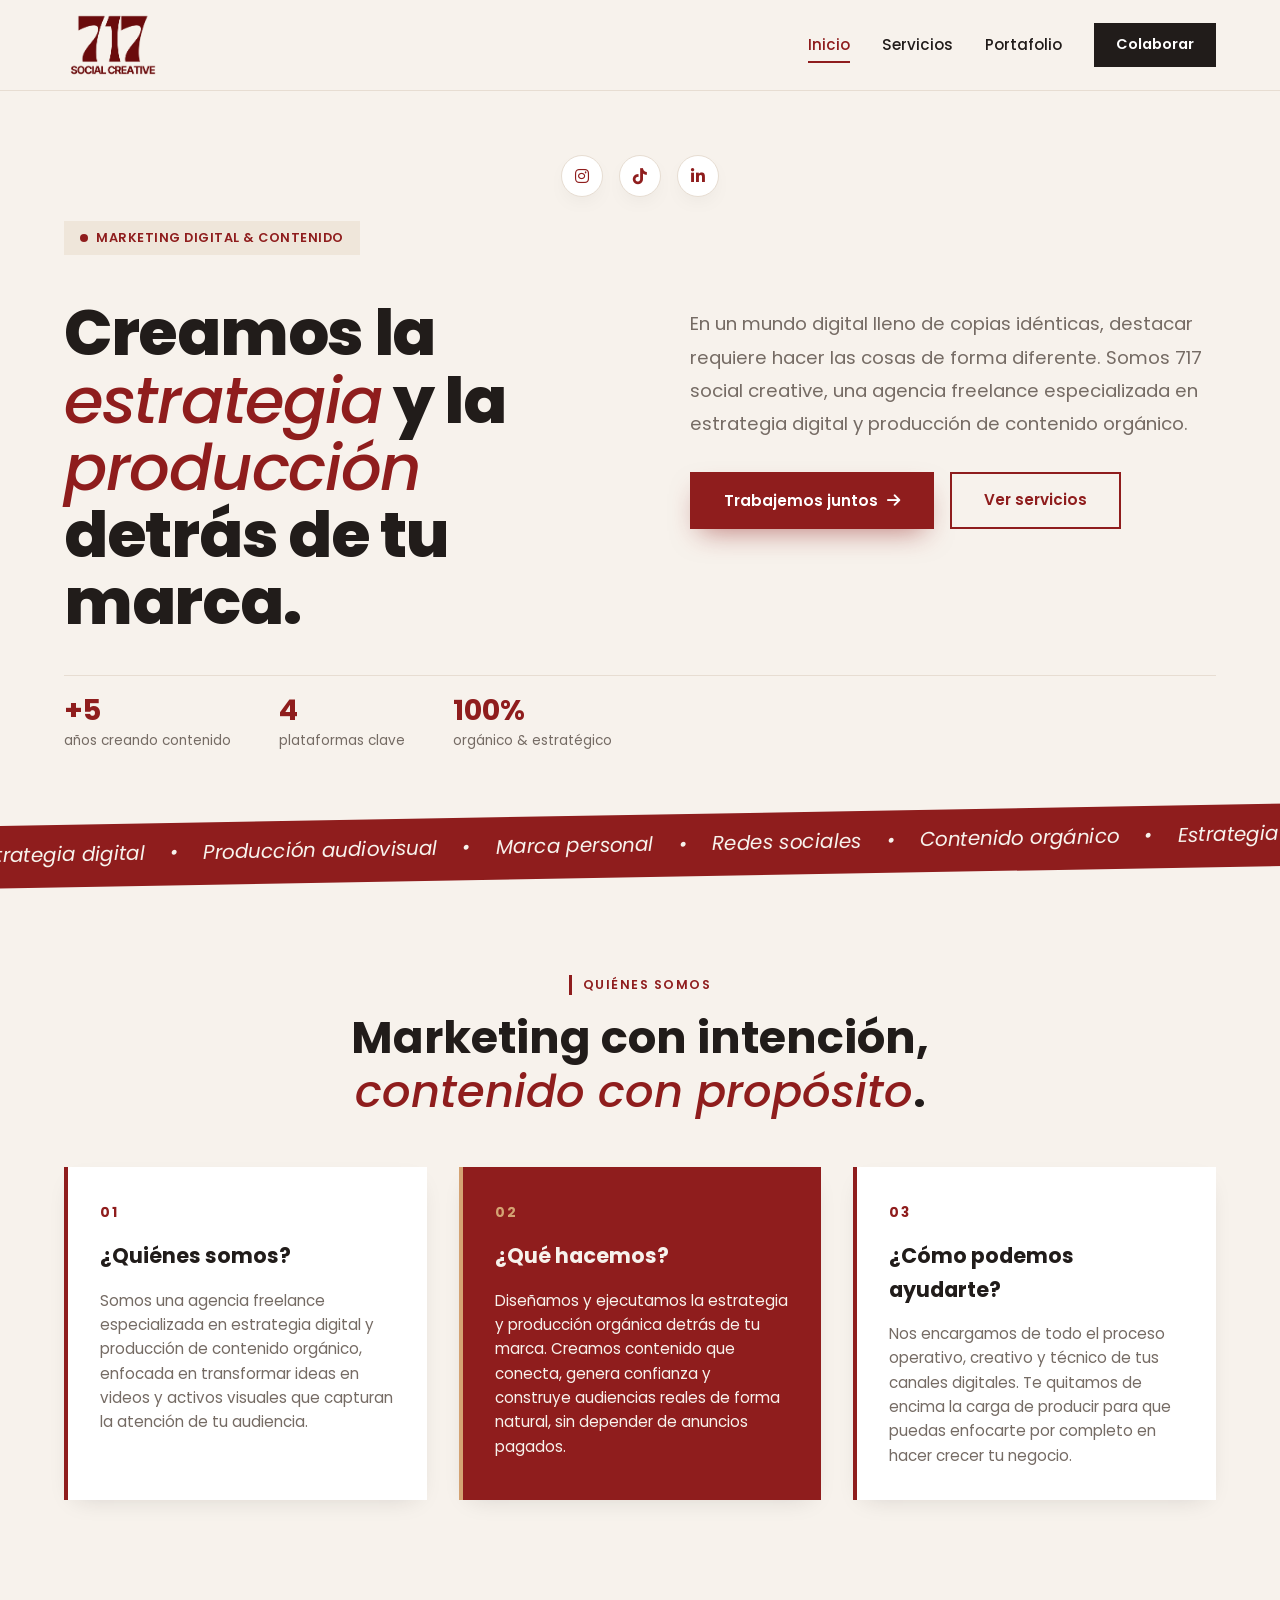
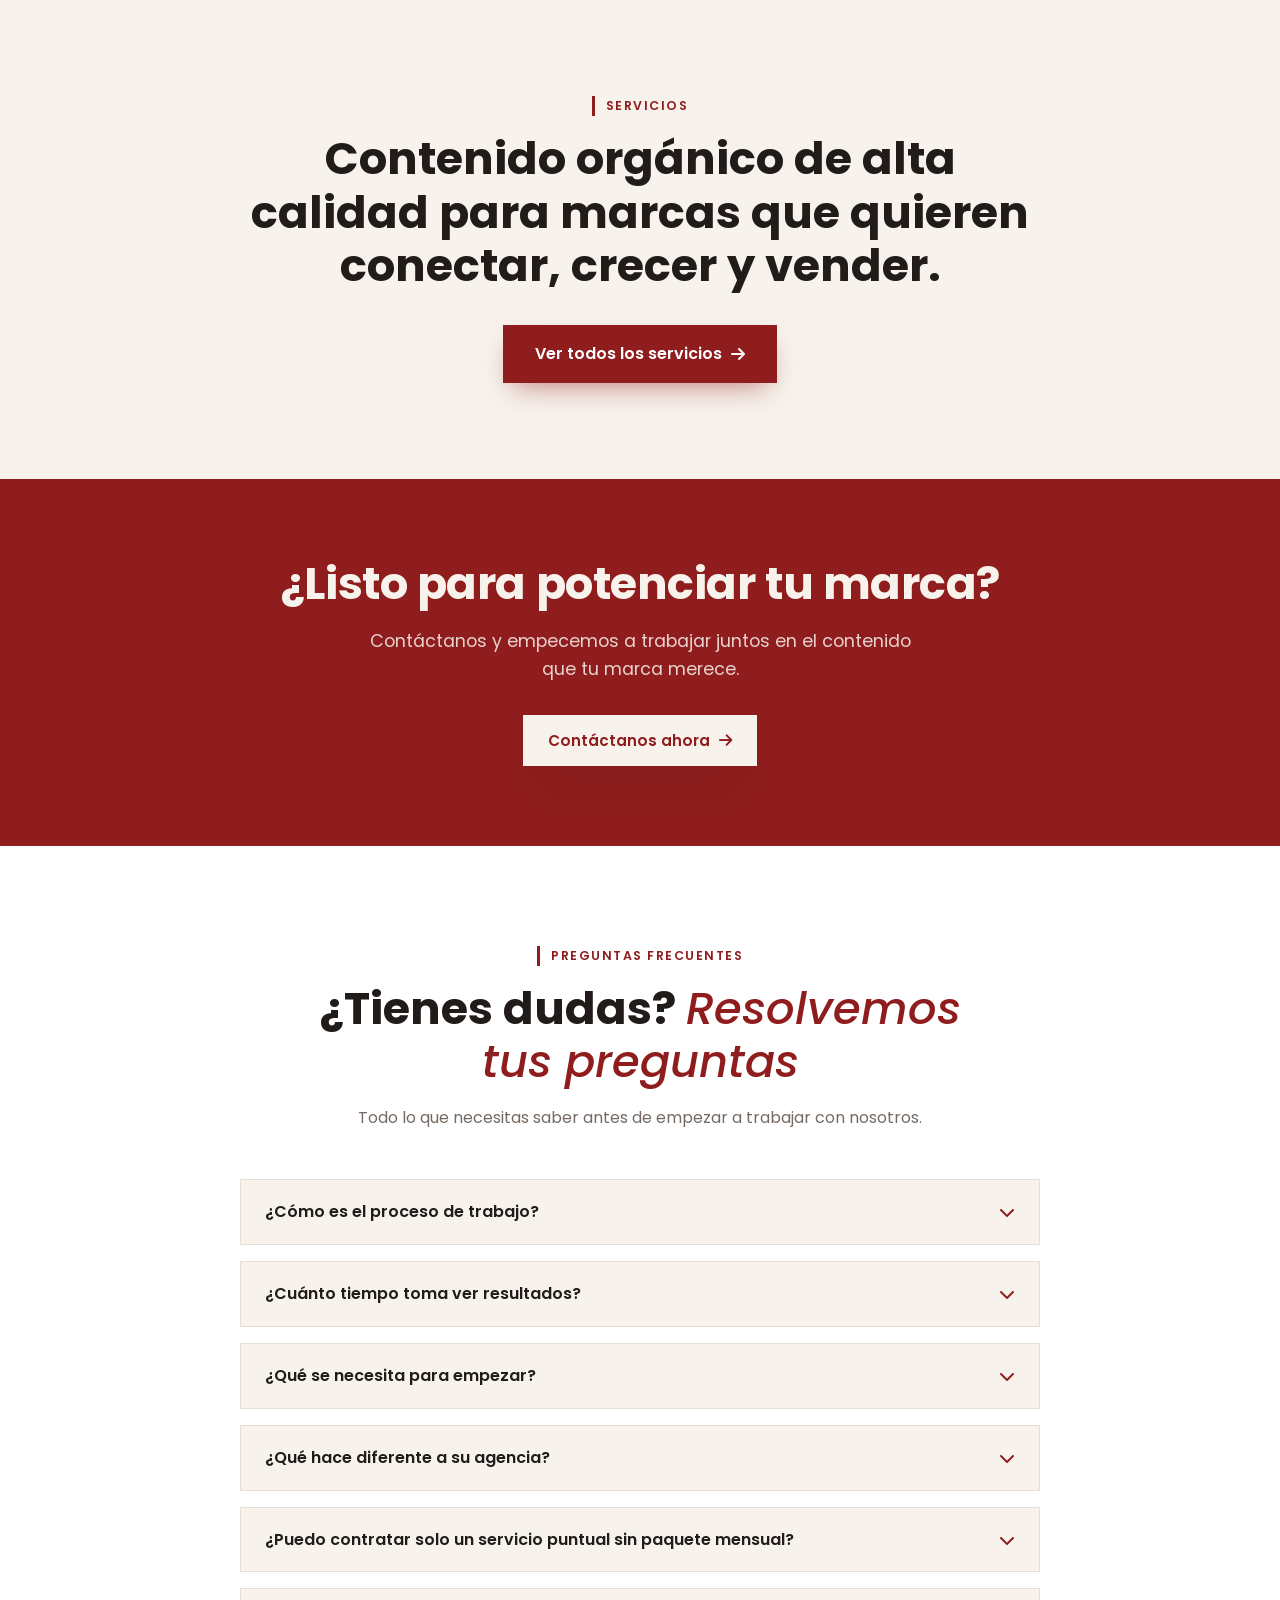
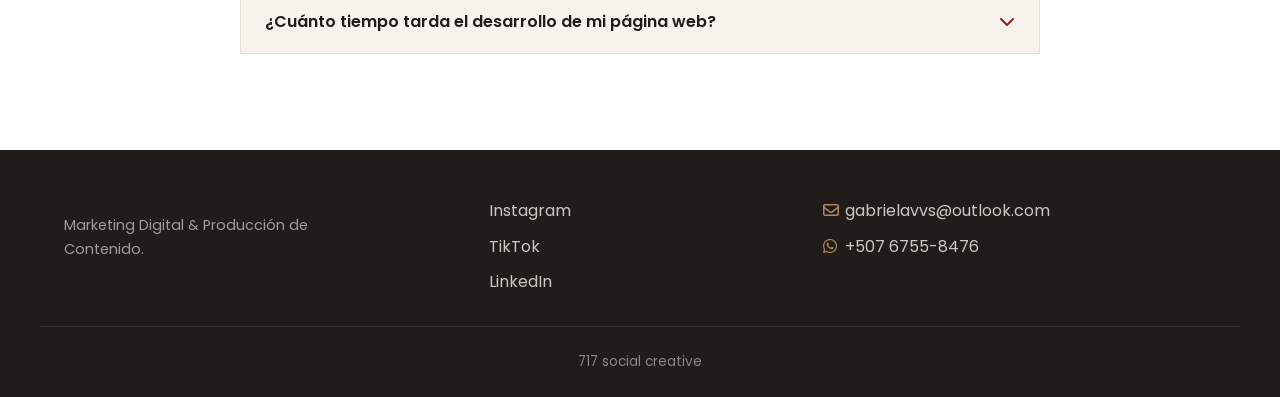
==== commit 483e261f: "Revert "division del css, agrandamiento del logo" This reverts commit 55f1d4e4ee49a50568a0f2386a82ee" ====
--- a/index.html
+++ b/index.html
@@ -1,16 +1,6 @@
 <!DOCTYPE html>
 <html lang="es">
 <head>
-    <!-- Google tag (gtag.js) -->
-    <!-- Reemplaza G-XXXXXXXXXX con tu Measurement ID real de Google Analytics. -->
-    <script async src="https://www.googletagmanager.com/gtag/js?id=G-XXXXXXXXXX"></script>
-    <script>
-        window.dataLayer = window.dataLayer || [];
-        function gtag(){dataLayer.push(arguments);}
-        gtag('js', new Date());
-        gtag('config', 'G-XXXXXXXXXX');
-    </script>
-
     <meta charset="UTF-8" />
     <meta name="viewport" content="width=device-width, initial-scale=1.0" />
     <title>717 social creative | Marketing Digital en Panamá</title>
@@ -26,12 +16,12 @@
     <meta property="og:description" content="Estrategia digital, producción audiovisual, contenido orgánico y redes sociales para marcas que quieren conectar, crecer y vender." />
     <meta property="og:type" content="website" />
     <meta property="og:url" content="/" />
-    <meta property="og:image" content="/logo.svg" />
+    <meta property="og:image" content="/logo.png" />
     <meta property="og:image:alt" content="Logo de 717 social creative" />
     <meta name="twitter:card" content="summary_large_image" />
     <meta name="twitter:title" content="717 social creative | Marketing Digital en Panamá" />
     <meta name="twitter:description" content="Agencia de marketing digital especializada en contenido orgánico, producción audiovisual y redes sociales para marcas." />
-    <meta name="twitter:image" content="/logo.svg" />
+    <meta name="twitter:image" content="/logo.png" />
 
     <link rel="preconnect" href="https://fonts.googleapis.com" />
     <link rel="preconnect" href="https://fonts.gstatic.com" crossorigin />
@@ -47,8 +37,8 @@
                 "@type": "MarketingAgency",
                 "@id": "/#organization",
                 "name": "717 social creative",
-                "logo": "/logo.svg",
-                "image": "/logo.svg",
+                "logo": "/logo.png",
+                "image": "/logo.png",
                 "description": "Agencia de marketing digital en Panamá especializada en estrategia, producción audiovisual, contenido orgánico y redes sociales para marcas.",
                 "telephone": "+50767558476",
                 "email": "gabrielavvs@outlook.com",
@@ -111,7 +101,7 @@
 <header id="header">
     <div class="container nav-wrap">
         <a href="index.html" class="logo" aria-label="717 social creative - Inicio">
-            <img src="logo.svg" alt="717 social creative - logo" class="logo-img" />
+            <img src="logo.png" alt="717 social creative - logo" class="logo-img" />
         </a>
         <nav class="nav-links" id="navLinks">
             <a href="index.html" class="active">Inicio</a>
@@ -326,4 +316,4 @@
 
 <script src="script.js"></script>
 </body>
-</html>+</html>
--- a/styles.css
+++ b/styles.css
@@ -1,9 +1,2398 @@
-@import url('css/base.css');
-@import url('css/header.css');
-@import url('css/buttons.css');
-@import url('css/home.css');
-@import url('css/services.css');
-@import url('css/footer-modal.css');
-@import url('css/pages.css');
-@import url('css/extras.css');
-@import url('css/responsive.css');
+@import url('https://fonts.googleapis.com/css2?family=Nova+Square&display=swap');
+
+/* ============================================
+   BASE
+   ============================================ */
+*, *::before, *::after {
+    margin: 0;
+    padding: 0;
+    box-sizing: border-box;
+    
+}
+
+:root {
+    --primary: #8F1D1D;
+    --primary-dark: #6B1515;
+    --primary-light: #B14242;
+    --secondary: #D4A373;
+    --cream: #F7F2EC;
+    --cream-deep: #EFE6DA;
+    --ink: #211C1A;
+    --muted: #756B64;
+    --white: #ffffff;
+    --border: #E7DDD2;
+    --shadow-sm: 0 8px 24px -12px rgba(33, 28, 26, 0.18);
+    --shadow-md: 0 24px 50px -20px rgba(33, 28, 26, 0.28);
+    --radius: 0px;
+    --font-family: 'Poppins', system-ui, -apple-system, 'Segoe UI', Roboto, 'Helvetica Neue', sans-serif;
+    --font-body: 'Poppins', system-ui, -apple-system, 'Segoe UI', Roboto, 'Helvetica Neue', sans-serif;
+    --font-display: 'Poppins', system-ui, -apple-system, 'Segoe UI', Roboto, 'Helvetica Neue', sans-serif;
+}
+
+body {
+    font-family: var(--font-body);
+    background: var(--cream);
+    color: var(--ink);
+    line-height: 1.6;
+    overflow-x: hidden;
+}
+
+.container {
+    max-width: 1200px;
+    margin: 0 auto;
+    padding: 0 1.5rem;
+}
+
+.reveal {
+    opacity: 0;
+    transform: translateY(36px);
+    transition: opacity .8s ease, transform .8s cubic-bezier(.2, .7, .2, 1);
+}
+
+.reveal.in {
+    opacity: 1;
+    transform: none;
+}
+
+/* ============================================
+   HEADER Y LOGO
+   ============================================ */
+#header {
+    position: sticky;
+    top: 0;
+    z-index: 100;
+    background: rgba(247, 242, 236, 0.82);
+    backdrop-filter: blur(14px);
+    border-bottom: 1px solid var(--border);
+    transition: box-shadow .3s ease, background .3s ease;
+}
+
+#header.scrolled {
+    box-shadow: var(--shadow-sm);
+    background: rgba(247, 242, 236, 0.95);
+}
+
+.nav-wrap {
+    display: flex;
+    align-items: center;
+    justify-content: space-between;
+    min-height: 78px;
+    padding: .55rem 1.5rem;
+}
+
+.logo {
+    display: flex;
+    align-items: center;
+    gap: .65rem;
+    flex-shrink: 0;
+    color: var(--ink);
+    text-decoration: none;
+}
+
+.logo:hover .logo-img {
+    transform: scale(1.05);
+}
+
+.logo-img {
+    display: block;
+    width: auto;
+    height: clamp(58px, 5.8vw, 72px);
+    max-width: min(34vw, 180px);
+    object-fit: contain;
+    transition: all 0.3s ease;
+}
+
+.logo-mark {
+    display: grid;
+    place-items: center;
+    width: 42px;
+    height: 42px;
+    background: var(--primary);
+    color: var(--white);
+    font-family: var(--font-display);
+    font-weight: 800;
+    font-size: 1.1rem;
+    border-radius: 12px;
+    letter-spacing: -.5px;
+}
+
+.logo-mark.big {
+    display: none;
+    width: 58px;
+    height: 58px;
+    font-size: 1.5rem;
+}
+
+.logo-text-wrapper {
+    display: flex;
+    flex-direction: column;
+    line-height: 1;
+}
+
+.logo-text {
+    font-family: var(--font-display);
+    font-weight: 600;
+    font-size: 1.15rem;
+    color: var(--ink);
+}
+
+.logo-sub {
+    font-size: 0.65rem;
+    font-weight: 400;
+    color: var(--muted);
+    letter-spacing: 0.05em;
+    text-transform: uppercase;
+}
+
+.logo-text-so-weird {
+    font-family: 'Nova Square', 'Inter', 'Arial Black', sans-serif;
+    font-weight: 700;
+    font-size: 1.6rem;
+    letter-spacing: 0.04em;
+    color: var(--ink);
+    text-transform: uppercase;
+    line-height: 1;
+    white-space: nowrap;
+    transition: all 0.3s ease;
+}
+
+.logo-sub-so-weird {
+    font-family: 'Inter', sans-serif;
+    font-size: 0.5rem;
+    font-weight: 500;
+    letter-spacing: 0.15em;
+    text-transform: uppercase;
+    color: var(--muted);
+    margin-top: 2px;
+    white-space: nowrap;
+    transition: all 0.3s ease;
+}
+
+.nav-links {
+    display: flex;
+    align-items: center;
+    gap: 2rem;
+}
+
+.nav-links a {
+    position: relative;
+    color: var(--ink);
+    font-weight: 500;
+    font-size: .95rem;
+    text-decoration: none;
+    transition: color .25s;
+}
+
+.nav-links a::after {
+    content: '';
+    position: absolute;
+    left: 0;
+    bottom: -6px;
+    width: 0;
+    height: 2px;
+    background: var(--primary);
+    transition: width .3s ease;
+}
+
+.nav-links a:hover,
+.nav-links a.active {
+    color: var(--primary);
+}
+
+.nav-links a:hover::after,
+.nav-links a.active::after {
+    width: 100%;
+}
+
+.menu-toggle {
+    display: none;
+    background: none;
+    border: none;
+    font-size: 1.5rem;
+    color: var(--primary);
+    cursor: pointer;
+}
+
+.menu-overlay {
+    display: none;
+    position: fixed;
+    inset: 0;
+    background: rgba(33, 28, 26, .5);
+    z-index: 90;
+}
+
+.menu-overlay.active {
+    display: block;
+}
+
+/* ============================================
+   BOTONES
+   ============================================ */
+.btn {
+    display: inline-flex;
+    align-items: center;
+    gap: .55rem;
+    padding: .85rem 1.6rem;
+    border: 2px solid transparent;
+    border-radius: 0;
+    font-family: var(--font-body);
+    font-weight: 600;
+    font-size: .95rem;
+    text-decoration: none;
+    cursor: pointer;
+    transition: transform .25s ease, background .25s ease, color .25s ease, box-shadow .25s ease;
+}
+
+.btn i {
+    transition: transform .25s ease;
+}
+
+.btn:hover i {
+    transform: translateX(4px);
+}
+
+.btn-primary {
+    background: var(--primary);
+    color: var(--white);
+    box-shadow: 0 12px 28px -10px rgba(143, 29, 29, .55);
+}
+
+.btn-primary:hover {
+    background: var(--primary-dark);
+    transform: translateY(-3px);
+}
+
+.btn-outline {
+    background: transparent;
+    color: var(--primary);
+    border-color: var(--primary);
+}
+
+.btn-outline:hover {
+    background: var(--primary);
+    color: var(--white);
+    transform: translateY(-3px);
+}
+
+.btn-ghost {
+    background: var(--ink);
+    color: var(--white);
+    padding: .6rem 1.25rem;
+    font-size: .9rem;
+}
+
+.btn-ghost:hover {
+    background: var(--primary);
+    transform: translateY(-2px);
+}
+
+.btn-light {
+    background: var(--cream);
+    color: var(--primary);
+    box-shadow: var(--shadow-md);
+}
+
+.btn-light:hover {
+    background: var(--white);
+    transform: translateY(-3px);
+}
+
+/* ============================================
+   HERO
+   ============================================ */
+.hero {
+    padding: 4rem 0 0;
+    position: relative;
+}
+
+.hero-grid {
+    display: grid;
+    grid-template-columns: 1fr;
+    gap: 0;
+    align-items: start;
+}
+
+.hero-text {
+    max-width: 100%;
+}
+
+.hero-text h1,
+.hero-left h1 {
+    font-family: var(--font-display);
+    font-weight: 800;
+    line-height: 1.05;
+    letter-spacing: -0.02em;
+}
+
+.hero-text h1 {
+    font-size: clamp(2.4rem, 5vw, 4rem);
+    margin-bottom: 1.3rem;
+}
+
+.hero-text h1 em,
+.hero-left h1 em {
+    font-style: italic;
+    color: var(--primary);
+    font-weight: 500;
+}
+
+.hero-content-wrapper {
+    display: flex;
+    gap: 80px;
+    align-items: flex-start;
+    margin-top: 20px;
+    margin-bottom: 40px;
+}
+
+.hero-left,
+.hero-right {
+    flex: 1;
+    min-width: 0;
+}
+
+.hero-left {
+    padding-right: 20px;
+}
+
+.hero-left h1 {
+    font-size: clamp(2.8rem, 5vw, 4.2rem);
+    margin: 0;
+    color: var(--ink);
+}
+
+.hero-right {
+    padding-top: 8px;
+}
+
+.lead {
+    font-size: 1.1rem;
+    color: var(--muted);
+    max-width: 30rem;
+    margin-bottom: 2rem;
+}
+
+.hero-right .lead {
+    font-size: 1.15rem;
+    line-height: 1.8;
+    color: var(--muted);
+    max-width: 100%;
+    margin-bottom: 2rem;
+}
+
+.eyebrow {
+    display: inline-flex;
+    align-items: center;
+    gap: .5rem;
+    padding: .45rem 1rem;
+    border-radius: 0;
+    margin-bottom: 1.5rem;
+    background: var(--cream-deep);
+    color: var(--primary);
+    font-size: .8rem;
+    font-weight: 600;
+    letter-spacing: .04em;
+    text-transform: uppercase;
+}
+
+.eyebrow .dot {
+    width: 8px;
+    height: 8px;
+    border-radius: 50%;
+    background: var(--primary);
+    animation: pulse 1.8s infinite;
+}
+
+@keyframes pulse {
+    0%, 100% { transform: scale(1); opacity: 1; }
+    50% { transform: scale(1.5); opacity: .5; }
+}
+
+.hero-buttons {
+    display: flex;
+    flex-wrap: wrap;
+    gap: 1rem;
+    margin-bottom: 2.5rem;
+}
+
+.hero-buttons .btn {
+    padding: 0.9rem 2rem;
+    font-size: 0.95rem;
+}
+
+.hero-stats {
+    display: flex;
+    flex-wrap: wrap;
+    gap: 3rem;
+    margin-top: 10px;
+    padding-top: 20px;
+    border-top: 1px solid var(--border);
+}
+
+.hero-stats div {
+    display: flex;
+    flex-direction: column;
+}
+
+.hero-stats strong {
+    font-family: var(--font-display);
+    font-size: 1.8rem;
+    color: var(--primary);
+    line-height: 1;
+}
+
+.hero-stats span {
+    font-size: 0.85rem;
+    color: var(--muted);
+    margin-top: 0.3rem;
+}
+
+.hero-visual {
+    position: relative;
+}
+
+.hero-img-frame {
+    position: relative;
+    width: 100%;
+    height: 100%;
+    overflow: hidden;
+    border-radius: 20px;
+    border: 1px solid var(--border);
+    box-shadow: var(--shadow-md);
+    transform: rotate(1.5deg);
+}
+
+.hero-img-frame img {
+    display: block;
+    width: 100%;
+    aspect-ratio: 4/5;
+    object-fit: cover;
+}
+
+.hero-slider {
+    position: relative;
+    width: 100%;
+    height: 100%;
+    min-height: 400px;
+}
+
+.hero-slide {
+    position: absolute;
+    top: 0;
+    left: 0;
+    width: 100%;
+    height: 100%;
+    opacity: 0;
+    object-fit: cover;
+    border-radius: 20px;
+    transition: opacity 1.5s ease-in-out;
+}
+
+.hero-slide.active {
+    opacity: 1;
+}
+
+.hero-slide img {
+    width: 100%;
+    height: 100%;
+    object-fit: cover;
+    border-radius: 20px;
+}
+
+.slider-dots {
+    position: absolute;
+    bottom: 20px;
+    left: 50%;
+    transform: translateX(-50%);
+    display: flex;
+    gap: 10px;
+    z-index: 10;
+}
+
+.slider-dot {
+    width: 12px;
+    height: 12px;
+    border: 2px solid transparent;
+    border-radius: 50%;
+    background: rgba(255, 255, 255, 0.5);
+    cursor: pointer;
+    transition: all 0.3s ease;
+}
+
+.slider-dot.active {
+    background: #e63946;
+    border-color: #fff;
+    transform: scale(1.2);
+}
+
+.slider-dot:hover {
+    background: #e63946;
+}
+
+.floating-card {
+    position: absolute;
+    display: flex;
+    align-items: center;
+    gap: .75rem;
+    background: var(--white);
+    padding: .85rem 1.1rem;
+    border: 1px solid var(--border);
+    border-radius: 0;
+    box-shadow: var(--shadow-md);
+    animation: float 4s ease-in-out infinite;
+}
+
+.floating-card i {
+    color: var(--primary);
+    font-size: 1.3rem;
+}
+
+.floating-card strong {
+    display: block;
+    font-size: .85rem;
+}
+
+.floating-card span {
+    font-size: .72rem;
+    color: var(--muted);
+}
+
+.card-1 {
+    top: 8%;
+    left: -8%;
+}
+
+.card-2 {
+    bottom: 12%;
+    right: -6%;
+    animation-delay: 1.5s;
+}
+
+@keyframes float {
+    0%, 100% { transform: translateY(0); }
+    50% { transform: translateY(-12px); }
+}
+
+.social-row {
+    display: flex;
+    justify-content: center;
+    align-items: center;
+    gap: 1rem;
+    margin-bottom: 1.5rem;
+}
+
+.social-row a {
+    display: inline-flex;
+    align-items: center;
+    justify-content: center;
+    width: 42px;
+    height: 42px;
+    border: 1px solid var(--border);
+    border-radius: 50%;
+    background: var(--white);
+    color: var(--primary);
+    font-size: 1rem;
+    text-decoration: none;
+    box-shadow: var(--shadow-sm);
+    transition: all 0.3s ease;
+}
+
+.social-row a:hover {
+    background: var(--primary);
+    color: var(--white);
+    border-color: var(--primary);
+    box-shadow: 0 6px 16px rgba(143, 29, 29, 0.25);
+    transform: translateY(-4px);
+}
+
+.marquee {
+    margin-top: 4rem;
+    background: var(--primary);
+    color: var(--cream);
+    overflow: hidden;
+    padding: .9rem 0;
+    transform: rotate(-1deg) scale(1.04);
+}
+
+.marquee-track {
+    display: flex;
+    gap: 1.5rem;
+    white-space: nowrap;
+    width: max-content;
+    animation: scroll 28s linear infinite;
+}
+
+.marquee-track span {
+    font-family: var(--font-display);
+    font-style: italic;
+    font-size: 1.2rem;
+}
+
+@keyframes scroll {
+    to { transform: translateX(-50%); }
+}
+
+.hero.hero-red-bg {
+    background: var(--primary);
+}
+
+.hero.hero-red-bg .hero-text h1,
+.hero.hero-red-bg .hero-text h1 em,
+.hero.hero-red-bg .lead,
+.hero.hero-red-bg .hero-stats span,
+.hero.hero-red-bg .hero-stats strong {
+    color: var(--cream);
+}
+
+.hero.hero-red-bg .eyebrow {
+    background: rgba(255, 255, 255, 0.2);
+    color: var(--cream);
+}
+
+.hero.hero-red-bg .eyebrow .dot {
+    background: var(--cream);
+}
+
+.hero.hero-red-bg .btn-outline {
+    border-color: var(--cream);
+    color: var(--cream);
+}
+
+.hero.hero-red-bg .btn-outline:hover {
+    background: var(--cream);
+    color: var(--primary);
+}
+
+.hero.hero-red-bg .floating-card {
+    background: var(--cream);
+}
+
+/* ============================================
+   NOSOTROS Y MÉTODOS
+   ============================================ */
+.about {
+    padding: 6rem 0;
+}
+
+.about-grid {
+    display: grid;
+    grid-template-columns: 1fr 1fr;
+    gap: 3rem;
+    align-items: start;
+}
+
+.section-tag {
+    display: inline-block;
+    padding-left: .7rem;
+    border-left: 3px solid var(--primary);
+    margin-bottom: 1.2rem;
+    color: var(--primary);
+    font-size: .78rem;
+    font-weight: 600;
+    letter-spacing: .12em;
+    text-transform: uppercase;
+}
+
+.section-tag.light {
+    color: var(--secondary);
+    border-color: var(--secondary);
+}
+
+.about-intro h2,
+.methods-head h2,
+.cta h2 {
+    font-family: var(--font-display);
+    font-weight: 700;
+    font-size: clamp(1.9rem, 3.5vw, 2.8rem);
+    line-height: 1.1;
+    letter-spacing: -.01em;
+    margin-bottom: 1.2rem;
+}
+
+.about-intro p {
+    color: var(--muted);
+    font-size: 1.05rem;
+}
+
+.about-cards {
+    display: flex;
+    flex-direction: column;
+    gap: 1rem;
+}
+
+.about-card {
+    position: relative;
+    overflow: hidden;
+    display: flex;
+    flex-direction: column;
+    gap: .4rem;
+    background: var(--white);
+    border: 1px solid var(--border);
+    border-radius: var(--radius);
+    padding: 1.6rem;
+    transition: transform .3s ease, box-shadow .3s ease;
+}
+
+.about-card::before {
+    content: '';
+    position: absolute;
+    left: 0;
+    top: 0;
+    bottom: 0;
+    width: 4px;
+    background: var(--primary);
+    transform: scaleY(0);
+    transform-origin: bottom;
+    transition: transform .3s ease;
+}
+
+.about-card:hover {
+    transform: translateY(-5px);
+    box-shadow: var(--shadow-md);
+}
+
+.about-card:hover::before {
+    transform: scaleY(1);
+}
+
+.about-card i {
+    font-size: 1.5rem;
+    color: var(--primary);
+    margin-bottom: .3rem;
+}
+
+.about-card h3 {
+    font-family: var(--font-display);
+    font-size: 1.2rem;
+}
+
+.about-card p {
+    color: var(--muted);
+    font-size: .95rem;
+}
+
+.methods {
+    padding: 6rem 0;
+    background: var(--ink);
+    color: var(--cream);
+    width: 100%;
+    margin: 0;
+    border-radius: 0;
+}
+
+.methods-head {
+    text-align: center;
+    max-width: 640px;
+    margin: 0 auto 3.5rem;
+}
+
+.methods-head h2 {
+    color: var(--cream);
+}
+
+.methods-head p {
+    color: rgba(247, 242, 236, .65);
+}
+
+.methods-grid {
+    display: grid;
+    grid-template-columns: repeat(3, 1fr);
+    gap: 1.5rem;
+}
+
+.method-card {
+    position: relative;
+    background: rgba(255, 255, 255, .04);
+    border: 1px solid rgba(255, 255, 255, .12);
+    border-radius: var(--radius);
+    padding: 2.2rem 1.8rem;
+    transition: transform .35s ease, background .35s ease, border-color .35s ease;
+}
+
+.method-card:hover {
+    background: rgba(255, 255, 255, .07);
+    border-color: var(--secondary);
+    transform: translateY(-8px);
+}
+
+.method-letter {
+    display: block;
+    margin-bottom: 1rem;
+    color: var(--secondary);
+    font-family: var(--font-display);
+    font-style: italic;
+    font-size: 3rem;
+    font-weight: 800;
+    line-height: 1;
+}
+
+.method-card h3 {
+    font-family: var(--font-display);
+    font-size: 1.35rem;
+    margin-bottom: .7rem;
+    color: var(--cream);
+}
+
+.method-card p {
+    color: rgba(247, 242, 236, .7);
+    font-size: .95rem;
+    margin-bottom: 1.5rem;
+}
+
+.method-cta {
+    display: inline-flex;
+    align-items: center;
+    gap: .5rem;
+    background: none;
+    border: none;
+    color: var(--secondary);
+    font-family: var(--font-body);
+    font-weight: 600;
+    cursor: pointer;
+    transition: gap .25s;
+}
+
+.method-cta:hover {
+    gap: .85rem;
+}
+
+.method-card.featured {
+    background: var(--primary);
+    border-color: var(--primary);
+}
+
+.method-card.featured:hover {
+    background: var(--primary-dark);
+}
+
+.method-card.featured .method-letter,
+.method-card.featured .method-cta {
+    color: var(--cream);
+}
+
+.method-card.featured p {
+    color: rgba(247, 242, 236, .85);
+}
+
+.badge {
+    position: absolute;
+    top: 1.2rem;
+    right: 1.2rem;
+    background: var(--secondary);
+    color: var(--ink);
+    font-size: .7rem;
+    font-weight: 700;
+    padding: .3rem .7rem;
+    border-radius: 0;
+    text-transform: uppercase;
+    letter-spacing: .05em;
+}
+
+/* ============================================
+   SERVICIOS
+   ============================================ */
+.services {
+    padding: 6rem 0;
+}
+
+.services-grid {
+    display: grid;
+    grid-template-columns: repeat(4, 1fr);
+    gap: 1.2rem;
+}
+
+.service-item {
+    background: var(--white);
+    border: 1px solid var(--border);
+    border-radius: var(--radius);
+    padding: 1.8rem 1.4rem;
+    transition: transform .3s ease, box-shadow .3s ease;
+}
+
+.service-item:hover {
+    transform: translateY(-6px);
+    box-shadow: var(--shadow-md);
+}
+
+.service-item i {
+    display: grid;
+    place-items: center;
+    width: 52px;
+    height: 52px;
+    background: var(--cream-deep);
+    color: var(--primary);
+    border-radius: 0;
+    margin-bottom: 1rem;
+    font-size: 1.6rem;
+}
+
+.service-item h3 {
+    font-family: var(--font-display);
+    font-size: 1.15rem;
+    margin-bottom: .5rem;
+}
+
+.service-item p {
+    color: var(--muted);
+    font-size: .9rem;
+}
+
+.methods-light {
+    padding: 6rem 0;
+    background: var(--cream);
+    color: var(--ink);
+    width: 100%;
+    margin: 0;
+}
+
+.methods-light .methods-head h2 {
+    color: var(--ink);
+}
+
+.methods-light .methods-head p,
+.methods-light .method-card p {
+    color: var(--muted);
+}
+
+.methods-light .method-card {
+    background: var(--white);
+    border: 1px solid var(--border);
+}
+
+.methods-light .method-card h3 {
+    color: var(--ink);
+}
+
+.methods-light .method-icon,
+.methods-light .method-cta {
+    color: var(--primary);
+}
+
+.methods-light .method-cta:hover {
+    color: var(--primary-dark);
+}
+
+.methods-light .method-card:hover {
+    background: var(--white);
+    border-color: var(--primary);
+}
+
+.services-cta-section {
+    padding: 6rem 0;
+    background: var(--cream);
+    text-align: center;
+}
+
+.services-cta-content {
+    max-width: 800px;
+    margin: 0 auto;
+}
+
+.services-cta-content .section-tag {
+    display: inline-block;
+    margin-bottom: 1rem;
+}
+
+.services-cta-content h2 {
+    font-family: var(--font-display);
+    font-weight: 700;
+    font-size: clamp(1.9rem, 3.5vw, 2.8rem);
+    line-height: 1.2;
+    margin-bottom: 2rem;
+    color: var(--ink);
+}
+
+.services-cta-content .btn-primary {
+    background: var(--primary);
+    color: var(--white);
+    border: none;
+    padding: 1rem 2rem;
+    font-size: 1rem;
+}
+
+.services-cta-content .btn-primary:hover {
+    background: var(--primary-dark);
+    transform: translateY(-3px);
+}
+
+.services-enhanced {
+    padding: 4rem 0 6rem;
+    background: var(--cream);
+}
+
+.services-enhanced-grid {
+    display: grid;
+    grid-template-columns: repeat(3, 1fr);
+    gap: 2rem;
+}
+
+.service-card-enhanced {
+    position: relative;
+    overflow: hidden;
+    background: var(--white);
+    border: 1px solid var(--border);
+    padding: 2rem;
+    transition: all 0.4s ease;
+}
+
+.service-card-enhanced::before {
+    content: '';
+    position: absolute;
+    top: 0;
+    left: 0;
+    width: 100%;
+    height: 4px;
+    background: var(--primary);
+    transform: scaleX(0);
+    transform-origin: left;
+    transition: transform 0.4s ease;
+}
+
+.service-card-enhanced:hover::before {
+    transform: scaleX(1);
+}
+
+.service-card-enhanced:hover {
+    transform: translateY(-8px);
+    box-shadow: var(--shadow-md);
+    border-color: transparent;
+}
+
+.service-icon-wrapper {
+    display: flex;
+    align-items: center;
+    justify-content: center;
+    width: 70px;
+    height: 70px;
+    background: var(--cream-deep);
+    margin-bottom: 1.5rem;
+    transition: all 0.3s ease;
+}
+
+.service-card-enhanced:hover .service-icon-wrapper {
+    background: var(--primary);
+}
+
+.service-icon-wrapper i {
+    font-size: 2rem;
+    color: var(--primary);
+    transition: all 0.3s ease;
+}
+
+.service-card-enhanced:hover .service-icon-wrapper i {
+    color: var(--white);
+}
+
+.service-card-enhanced h3 {
+    font-family: var(--font-display);
+    font-size: 1.3rem;
+    font-weight: 700;
+    margin-bottom: 1rem;
+    color: var(--ink);
+}
+
+.service-card-enhanced p {
+    color: var(--muted);
+    font-size: 0.9rem;
+    line-height: 1.6;
+    margin-bottom: 1.5rem;
+}
+
+.btn-service-enhanced {
+    display: inline-flex;
+    align-items: center;
+    gap: 0.5rem;
+    background: transparent;
+    border: 2px solid var(--primary);
+    padding: 0.7rem 1.5rem;
+    color: var(--primary);
+    font-weight: 600;
+    font-size: 0.85rem;
+    cursor: pointer;
+    transition: all 0.3s ease;
+}
+
+.btn-service-enhanced:hover {
+    background: var(--primary);
+    color: var(--white);
+    gap: 0.8rem;
+}
+
+/* ============================================
+   CTA Y FOOTER
+   ============================================ */
+.cta {
+    padding: 5rem 1rem;
+}
+
+.cta-inner {
+    position: relative;
+    overflow: hidden;
+    background: var(--primary);
+    color: var(--cream);
+    border-radius: 40px;
+    padding: 4.5rem 2rem;
+    text-align: center;
+}
+
+.cta-inner::before {
+    content: '';
+    position: absolute;
+    top: -50%;
+    right: -10%;
+    width: 400px;
+    height: 400px;
+    background: radial-gradient(circle, rgba(212, 163, 115, .35), transparent 70%);
+}
+
+.cta-inner h2,
+.cta-inner .btn {
+    position: relative;
+}
+
+.cta-inner h2 {
+    color: var(--cream);
+}
+
+.cta-inner p {
+    position: relative;
+    max-width: 36rem;
+    margin: .8rem auto 2rem;
+    color: rgba(247, 242, 236, .8);
+}
+
+.cta-full-red {
+    background: var(--primary);
+    padding: 5rem 0;
+    margin: 0;
+    width: 100%;
+}
+
+.cta-inner-full {
+    text-align: center;
+    color: var(--cream);
+    max-width: 800px;
+    margin: 0 auto;
+    padding: 0 1.5rem;
+}
+
+.cta-inner-full h2 {
+    font-family: var(--font-display);
+    font-weight: 700;
+    font-size: clamp(1.9rem, 3.5vw, 2.8rem);
+    line-height: 1.1;
+    margin-bottom: 1.2rem;
+    color: var(--cream);
+}
+
+.cta-inner-full p {
+    color: rgba(247, 242, 236, 0.85);
+    max-width: 36rem;
+    margin: 0 auto 2rem;
+    font-size: 1.1rem;
+}
+
+.cta-inner-full .btn-light {
+    background: var(--cream);
+    color: var(--primary);
+    border: none;
+}
+
+.cta-inner-full .btn-light:hover {
+    background: var(--white);
+    transform: translateY(-3px);
+}
+
+footer {
+    background: var(--ink);
+    color: var(--cream);
+    padding: 3rem 0 1.5rem;
+}
+
+.footer-grid {
+    display: grid;
+    grid-template-columns: 1.3fr 1fr 1.3fr;
+    gap: 2rem;
+    align-items: start;
+    padding-bottom: 2rem;
+    border-bottom: 1px solid rgba(255, 255, 255, .1);
+}
+
+.footer-tag {
+    color: rgba(247, 242, 236, .6);
+    margin-top: 1rem;
+    font-size: .9rem;
+    max-width: 18rem;
+}
+
+.footer-social,
+.footer-contact {
+    display: flex;
+    flex-direction: column;
+    gap: .6rem;
+}
+
+.footer-social a,
+.footer-contact a {
+    color: var(--cream);
+    text-decoration: none;
+    opacity: .8;
+    transition: opacity .25s, color .25s;
+}
+
+.footer-social a:hover,
+.footer-contact a:hover {
+    opacity: 1;
+    color: var(--secondary);
+}
+
+.footer-contact i {
+    color: var(--secondary);
+    width: 18px;
+}
+
+.footer-bottom {
+    text-align: center;
+    padding-top: 1.5rem;
+    font-size: .85rem;
+    color: rgba(247, 242, 236, .5);
+}
+
+/* ============================================
+   MODAL
+   ============================================ */
+.modal {
+    display: none;
+    position: fixed;
+    inset: 0;
+    z-index: 1000;
+    background: rgba(33, 28, 26, .55);
+    backdrop-filter: blur(5px);
+    justify-content: center;
+    align-items: center;
+    padding: 1rem;
+}
+
+.modal.open {
+    display: flex;
+    animation: fadeIn .25s ease;
+}
+
+@keyframes fadeIn {
+    from { opacity: 0; }
+    to { opacity: 1; }
+}
+
+.modal-content {
+    position: relative;
+    width: 100%;
+    max-width: 420px;
+    background: var(--white);
+    border-top: 5px solid var(--primary);
+    border-radius: 0;
+    padding: 2.4rem 2rem 2rem;
+    text-align: center;
+    animation: popIn .3s cubic-bezier(.2, .8, .2, 1);
+}
+
+@keyframes popIn {
+    from { transform: scale(.9); opacity: 0; }
+    to { transform: scale(1); opacity: 1; }
+}
+
+.modal-close {
+    position: absolute;
+    top: 1rem;
+    right: 1.2rem;
+    background: none;
+    border: none;
+    font-size: 1.8rem;
+    line-height: 1;
+    color: var(--muted);
+    cursor: pointer;
+    transition: color .2s;
+}
+
+.modal-close:hover {
+    color: var(--primary);
+}
+
+.modal-content h3 {
+    font-family: var(--font-display);
+    font-size: 1.5rem;
+    margin-bottom: .4rem;
+}
+
+.service-name {
+    font-weight: 600;
+    color: var(--primary);
+    margin-bottom: .4rem;
+}
+
+.modal-content > p {
+    color: var(--muted);
+    font-size: .92rem;
+    margin-bottom: 1.4rem;
+}
+
+.modal-actions {
+    display: flex;
+    flex-direction: column;
+    gap: .8rem;
+}
+
+.modal-actions a {
+    display: flex;
+    align-items: center;
+    justify-content: center;
+    gap: .6rem;
+    padding: .9rem;
+    border-radius: 0;
+    text-decoration: none;
+    font-weight: 600;
+    transition: transform .2s, opacity .2s;
+}
+
+.modal-actions a:hover {
+    transform: translateY(-2px);
+}
+
+.modal-wa {
+    background: #25D366;
+    color: #fff;
+}
+
+.modal-mail {
+    background: var(--primary);
+    color: #fff;
+}
+
+/* ============================================
+   PÁGINAS INTERNAS Y PLANES
+   ============================================ */
+.page-hero {
+    position: relative;
+    overflow: hidden;
+    padding: 4rem 0 3rem;
+}
+
+.page-hero .container {
+    position: relative;
+    z-index: 2;
+}
+
+.page-hero .social-row {
+    display: flex;
+    gap: .6rem;
+    margin-bottom: 1.6rem;
+    justify-content: center;
+}
+
+.page-hero .social-row a {
+    display: grid;
+    place-items: center;
+    width: 42px;
+    height: 42px;
+    background: var(--white);
+    color: var(--primary);
+    border-radius: 50%;
+    font-size: 1rem;
+    text-decoration: none;
+    box-shadow: var(--shadow-sm);
+    transition: transform .25s, background .25s, color .25s;
+}
+
+.page-hero .social-row a:hover {
+    background: var(--primary);
+    color: var(--white);
+    transform: translateY(-4px);
+}
+
+.page-hero h1 {
+    max-width: 18ch;
+    font-family: var(--font-display);
+    font-weight: 800;
+    font-size: clamp(2.2rem, 5vw, 3.6rem);
+    line-height: 1.06;
+    letter-spacing: -.02em;
+}
+
+.page-hero h1 em {
+    font-style: italic;
+    color: var(--primary);
+    font-weight: 500;
+}
+
+.page-hero .lead {
+    margin-top: 1.2rem;
+    max-width: 34rem;
+}
+
+.page-hero::after {
+    content: '';
+    position: absolute;
+    top: -30%;
+    right: -8%;
+    width: 460px;
+    height: 460px;
+    border-radius: 50%;
+    background: radial-gradient(circle, var(--cream-deep), transparent 70%);
+    z-index: 1;
+}
+
+.plans {
+    padding: 2rem 0 5rem;
+}
+
+.plans-grid {
+    display: grid;
+    grid-template-columns: repeat(3, 1fr);
+    gap: 1.5rem;
+}
+
+.plan-card {
+    position: relative;
+    display: flex;
+    flex-direction: column;
+    background: var(--white);
+    border: 1px solid var(--border);
+    border-radius: var(--radius);
+    padding: 2rem 1.7rem;
+    transition: transform .3s ease, box-shadow .3s ease;
+}
+
+.plan-card:hover {
+    transform: translateY(-8px);
+    box-shadow: var(--shadow-md);
+}
+
+.plan-card.featured {
+    border-color: var(--primary);
+    box-shadow: var(--shadow-md);
+}
+
+.plan-flag {
+    position: absolute;
+    top: -12px;
+    left: 1.7rem;
+    background: var(--primary);
+    color: var(--cream);
+    font-size: .7rem;
+    font-weight: 700;
+    padding: .35rem .9rem;
+    border-radius: 0;
+    text-transform: uppercase;
+    letter-spacing: .05em;
+}
+
+.plan-card h3 {
+    font-family: var(--font-display);
+    font-size: 1.4rem;
+    margin-bottom: .5rem;
+}
+
+.plan-card > p {
+    color: var(--muted);
+    font-size: .92rem;
+    margin-bottom: 1.3rem;
+}
+
+.plan-features {
+    list-style: none;
+    display: flex;
+    flex-direction: column;
+    gap: .65rem;
+    margin-bottom: 1.4rem;
+}
+
+.plan-features li {
+    display: flex;
+    gap: .6rem;
+    font-size: .9rem;
+    color: var(--ink);
+}
+
+.plan-features li i {
+    color: var(--primary);
+    font-size: .85rem;
+    margin-top: .25rem;
+}
+
+.plan-meta {
+    background: var(--cream-deep);
+    color: var(--primary);
+    font-weight: 600;
+    font-size: .82rem;
+    padding: .65rem .9rem;
+    border-radius: 0;
+    text-align: center;
+    margin-bottom: 1.3rem;
+}
+
+.plan-card .btn {
+    margin-top: auto;
+    justify-content: center;
+}
+
+.addons {
+    padding: 5rem 1rem;
+}
+
+.addons-inner {
+    background: var(--ink);
+    color: var(--cream);
+    border-radius: 40px;
+    padding: 4rem 2rem;
+}
+
+.addons-head {
+    text-align: center;
+    max-width: 620px;
+    margin: 0 auto 3rem;
+}
+
+.addons-head h2 {
+    font-family: var(--font-display);
+    font-weight: 700;
+    font-size: clamp(1.8rem, 3.5vw, 2.6rem);
+    color: var(--cream);
+    margin-bottom: .8rem;
+}
+
+.addons-head p {
+    color: rgba(247, 242, 236, .65);
+}
+
+.addons-grid {
+    display: grid;
+    grid-template-columns: repeat(3, 1fr);
+    gap: 1.3rem;
+    max-width: 1000px;
+    margin: 0 auto;
+}
+
+.addon-item {
+    background: rgba(255, 255, 255, .04);
+    border: 1px solid rgba(255, 255, 255, .12);
+    border-radius: var(--radius);
+    padding: 1.6rem;
+    transition: transform .3s, border-color .3s, background .3s;
+}
+
+.addon-item:hover {
+    transform: translateY(-6px);
+    border-color: var(--secondary);
+    background: rgba(255, 255, 255, .07);
+}
+
+.addon-item i {
+    font-size: 1.4rem;
+    color: var(--secondary);
+    margin-bottom: .8rem;
+}
+
+.addon-item h4 {
+    font-family: var(--font-display);
+    font-size: 1.1rem;
+    margin-bottom: .35rem;
+    color: var(--cream);
+}
+
+.addon-item p {
+    color: rgba(247, 242, 236, .65);
+    font-size: .88rem;
+}
+
+/* ============================================
+   PORTAFOLIO Y LIGHTBOX
+   ============================================ */
+.portfolio {
+    padding: 1rem 0 5rem;
+}
+
+.filter-bar {
+    display: flex;
+    flex-wrap: wrap;
+    gap: .8rem;
+    justify-content: center;
+    margin-bottom: 2.5rem;
+}
+
+.filter-btn {
+    background: var(--white);
+    color: var(--ink);
+    border: 1px solid var(--border);
+    border-radius: 0;
+    padding: .6rem 1.4rem;
+    font-family: var(--font-body);
+    font-weight: 600;
+    font-size: .9rem;
+    cursor: pointer;
+    transition: background .25s, color .25s, transform .25s;
+}
+
+.filter-btn:hover {
+    transform: translateY(-2px);
+}
+
+.filter-btn.active {
+    background: var(--primary);
+    color: var(--cream);
+    border-color: var(--primary);
+}
+
+.portfolio-grid {
+    display: grid;
+    grid-template-columns: repeat(3, 1fr);
+    gap: 1.2rem;
+}
+
+.portfolio-item {
+    position: relative;
+    overflow: hidden;
+    aspect-ratio: 4/5;
+    background: #1a1a1a;
+    border: 1px solid var(--border);
+    border-radius: var(--radius);
+    box-shadow: var(--shadow-sm);
+    cursor: pointer;
+}
+
+.portfolio-item img,
+.portfolio-item video {
+    display: block;
+    width: 100%;
+    height: 100%;
+    object-fit: cover;
+    transition: transform .5s ease;
+}
+
+.portfolio-item video {
+    background: #1a1a1a;
+}
+
+.portfolio-item video::-webkit-media-controls,
+.portfolio-item video::-webkit-media-controls-enclosure,
+.portfolio-item video::-webkit-media-controls-panel,
+.portfolio-item video::-webkit-media-controls-play-button,
+.portfolio-item video::-webkit-media-controls-timeline,
+.portfolio-item video::-webkit-media-controls-current-time-display,
+.portfolio-item video::-webkit-media-controls-time-remaining-display,
+.portfolio-item video::-webkit-media-controls-volume-slider,
+.portfolio-item video::-webkit-media-controls-mute-button,
+.portfolio-item video::-webkit-media-controls-fullscreen-button {
+    display: none !important;
+}
+
+.portfolio-item:hover img,
+.portfolio-item:hover video {
+    transform: scale(1.06);
+}
+
+.portfolio-item .item-overlay {
+    position: absolute;
+    inset: 0;
+    display: flex;
+    flex-direction: column;
+    justify-content: flex-end;
+    padding: 1.2rem;
+    background: linear-gradient(to top, rgba(33, 28, 26, .78), transparent 55%);
+    opacity: 0;
+    transition: opacity .35s ease;
+}
+
+.portfolio-item:hover .item-overlay {
+    opacity: 1;
+}
+
+.portfolio-item .item-overlay .tag {
+    color: var(--secondary);
+    font-size: .72rem;
+    font-weight: 600;
+    letter-spacing: .08em;
+    text-transform: uppercase;
+}
+
+.portfolio-item .item-overlay .title {
+    font-family: var(--font-display);
+    color: var(--cream);
+    font-size: 1.05rem;
+    margin-top: .2rem;
+}
+
+.play-icon {
+    position: absolute;
+    inset: 0;
+    display: grid;
+    place-items: center;
+    pointer-events: none;
+    z-index: 2;
+}
+
+.play-icon span {
+    display: grid;
+    place-items: center;
+    width: 60px;
+    height: 60px;
+    border-radius: 50%;
+    background: rgba(247, 242, 236, .92);
+    color: var(--primary);
+    font-size: 1.3rem;
+    box-shadow: var(--shadow-md);
+    transition: transform .3s ease;
+}
+
+.portfolio-item:hover .play-icon span {
+    transform: scale(1.12);
+}
+
+.lightbox {
+    display: none;
+    position: fixed;
+    top: 0;
+    left: 0;
+    width: 100%;
+    height: 100%;
+    background: rgba(0, 0, 0, 0.92);
+    z-index: 9999;
+    justify-content: center;
+    align-items: center;
+    padding: 40px;
+}
+
+.lightbox.active {
+    display: flex !important;
+}
+
+.lightbox-content {
+    position: relative;
+    max-width: 90%;
+    max-height: 90%;
+    display: flex;
+    justify-content: center;
+    align-items: center;
+}
+
+.lightbox-content img,
+.lightbox-content video {
+    max-width: 100%;
+    max-height: 85vh;
+    object-fit: contain;
+    border-radius: 12px;
+    box-shadow: 0 20px 60px rgba(0, 0, 0, 0.5);
+}
+
+.lightbox-close {
+    position: fixed;
+    top: 30px;
+    right: 40px;
+    background: none;
+    border: none;
+    color: #fff;
+    font-size: 45px;
+    line-height: 1;
+    cursor: pointer;
+    z-index: 10000;
+    transition: transform 0.3s ease;
+}
+
+.lightbox-close:hover {
+    transform: rotate(90deg);
+}
+
+.lightbox-nav {
+    position: fixed;
+    top: 50%;
+    display: flex;
+    align-items: center;
+    justify-content: center;
+    width: 55px;
+    height: 55px;
+    background: rgba(255, 255, 255, 0.15);
+    backdrop-filter: blur(8px);
+    border: none;
+    border-radius: 50%;
+    color: #fff;
+    font-size: 22px;
+    cursor: pointer;
+    z-index: 10000;
+    transform: translateY(-50%);
+    transition: all 0.3s ease;
+}
+
+.lightbox-nav:hover {
+    background: rgba(255, 255, 255, 0.3);
+    transform: translateY(-50%) scale(1.05);
+}
+
+.lightbox-prev {
+    left: 30px;
+}
+
+.lightbox-next {
+    right: 30px;
+}
+
+.lightbox-caption {
+    position: fixed;
+    bottom: 50px;
+    left: 50%;
+    transform: translateX(-50%);
+    color: #fff;
+    font-size: 18px;
+    font-weight: 400;
+    text-align: center;
+    background: rgba(0, 0, 0, 0.6);
+    padding: 12px 30px;
+    border-radius: 30px;
+    backdrop-filter: blur(4px);
+    z-index: 10000;
+    max-width: 80%;
+}
+
+/* ============================================
+   SECCIONES NUEVAS
+   ============================================ */
+.about-new {
+    padding: 6rem 0;
+    background: var(--cream);
+}
+
+.about-new-header {
+    text-align: center;
+    max-width: 700px;
+    margin: 0 auto 3rem;
+}
+
+.about-new-header .section-tag {
+    display: inline-block;
+    margin-bottom: 1rem;
+}
+
+.about-new-header h2 {
+    font-family: var(--font-display);
+    font-weight: 700;
+    font-size: clamp(1.9rem, 3.5vw, 2.8rem);
+    line-height: 1.2;
+    color: var(--ink);
+}
+
+.about-new-header h2 em {
+    color: var(--primary);
+    font-style: italic;
+    font-weight: 500;
+}
+
+.about-new-grid {
+    display: grid;
+    grid-template-columns: repeat(3, 1fr);
+    gap: 2rem;
+}
+
+.about-new-card {
+    background: var(--white);
+    border-left: 4px solid var(--primary);
+    padding: 2rem;
+    box-shadow: var(--shadow-sm);
+    transition: transform 0.3s ease, box-shadow 0.3s ease;
+}
+
+.about-new-card:hover {
+    transform: translateY(-6px);
+    box-shadow: var(--shadow-md);
+}
+
+.about-new-card.featured-about {
+    background: var(--primary);
+    border-left-color: var(--secondary);
+}
+
+.about-new-card.featured-about h3,
+.about-new-card.featured-about p {
+    color: var(--cream);
+}
+
+.about-new-card.featured-about .about-number {
+    color: var(--secondary);
+}
+
+.about-number {
+    display: inline-block;
+    font-family: var(--font-display);
+    font-size: 0.85rem;
+    font-weight: 700;
+    color: var(--primary);
+    margin-bottom: 1rem;
+    letter-spacing: 2px;
+}
+
+.about-new-card h3 {
+    font-family: var(--font-display);
+    font-size: 1.3rem;
+    font-weight: 700;
+    margin-bottom: 1rem;
+    color: var(--ink);
+}
+
+.about-new-card p {
+    color: var(--muted);
+    font-size: 0.95rem;
+    line-height: 1.6;
+}
+
+.faqs-section {
+    padding: 6rem 0;
+    background: var(--white);
+}
+
+.faqs-header {
+    text-align: center;
+    max-width: 700px;
+    margin: 0 auto 3rem;
+}
+
+.faqs-header .section-tag {
+    display: inline-block;
+    margin-bottom: 1rem;
+}
+
+.faqs-header h2 {
+    font-family: var(--font-display);
+    font-weight: 700;
+    font-size: clamp(1.9rem, 3.5vw, 2.8rem);
+    line-height: 1.2;
+    margin-bottom: 1rem;
+    color: var(--ink);
+}
+
+.faqs-header h2 em {
+    color: var(--primary);
+    font-style: italic;
+    font-weight: 500;
+}
+
+.faqs-header p {
+    color: var(--muted);
+    font-size: 1rem;
+}
+
+.faqs-grid {
+    max-width: 800px;
+    margin: 0 auto;
+    display: flex;
+    flex-direction: column;
+    gap: 1rem;
+}
+
+.faq-item {
+    background: var(--cream);
+    border: 1px solid var(--border);
+    border-radius: 0;
+    overflow: hidden;
+    transition: all 0.3s ease;
+}
+
+.faq-item:hover {
+    border-color: var(--primary);
+}
+
+.faq-question {
+    display: flex;
+    justify-content: space-between;
+    align-items: center;
+    padding: 1.2rem 1.5rem;
+    cursor: pointer;
+    transition: background 0.3s ease;
+}
+
+.faq-question h3 {
+    font-family: var(--font-display);
+    font-size: 1rem;
+    font-weight: 600;
+    color: var(--ink);
+    margin: 0;
+    flex: 1;
+}
+
+.faq-question i {
+    color: var(--primary);
+    font-size: 1rem;
+    transition: transform 0.3s ease;
+}
+
+.faq-item.active .faq-question i {
+    transform: rotate(180deg);
+}
+
+.faq-answer {
+    max-height: 0;
+    padding: 0 1.5rem;
+    overflow: hidden;
+    transition: all 0.3s ease;
+}
+
+.faq-item.active .faq-answer {
+    max-height: 200px;
+    padding: 0 1.5rem 1.2rem 1.5rem;
+}
+
+.faq-answer p {
+    color: var(--muted);
+    font-size: 0.9rem;
+    line-height: 1.6;
+    margin: 0;
+}
+
+.integration-message {
+    padding: 4rem 0;
+    background: var(--cream-deep);
+    text-align: center;
+}
+
+.integration-content {
+    max-width: 800px;
+    margin: 0 auto;
+    padding: 2rem;
+    background: var(--white);
+    border-left: 4px solid var(--primary);
+    box-shadow: var(--shadow-sm);
+    transition: all 0.3s ease;
+}
+
+.integration-content:hover {
+    transform: translateY(-5px);
+    box-shadow: var(--shadow-md);
+}
+
+.integration-content i {
+    display: inline-block;
+    font-size: 2.5rem;
+    color: var(--primary);
+    margin-bottom: 1rem;
+}
+
+.integration-content p {
+    font-size: 1.1rem;
+    line-height: 1.6;
+    color: var(--ink);
+    margin: 0;
+}
+
+/* ============================================
+   RESPONSIVE
+   ============================================ */
+@media (min-width: 769px) {
+    .logo:hover .logo-text-so-weird {
+        color: var(--primary);
+        transform: scale(1.02);
+    }
+}
+
+@media (max-width: 992px) {
+    .hero-content-wrapper {
+        gap: 50px;
+    }
+
+    .hero-left h1 {
+        font-size: clamp(2.4rem, 4vw, 3.2rem);
+    }
+}
+
+@media (max-width: 980px) {
+    .hero-visual {
+        max-width: 440px;
+        width: 100%;
+        margin: 0 auto;
+    }
+
+    .about-grid,
+    .footer-grid {
+        grid-template-columns: 1fr;
+    }
+
+    .methods-grid,
+    .plans-grid {
+        grid-template-columns: 1fr;
+        max-width: 460px;
+        margin: 0 auto;
+    }
+
+    .services-grid {
+        grid-template-columns: repeat(2, 1fr);
+    }
+
+    .addons-grid,
+    .portfolio-grid,
+    .services-enhanced-grid {
+        grid-template-columns: repeat(2, 1fr);
+    }
+
+    .about-new-grid {
+        grid-template-columns: 1fr;
+        max-width: 450px;
+        margin: 0 auto;
+    }
+}
+
+@media (max-width: 800px) {
+    .menu-toggle {
+        display: block;
+        z-index: 100;
+    }
+
+    .nav-links {
+        position: fixed;
+        top: 0;
+        right: -100%;
+        width: 75%;
+        max-width: 320px;
+        height: 100vh;
+        background: var(--cream);
+        flex-direction: column;
+        justify-content: center;
+        align-items: center;
+        gap: 2rem;
+        padding: 2rem;
+        z-index: 95;
+        box-shadow: -10px 0 30px rgba(0, 0, 0, .15);
+        transition: right .35s ease;
+    }
+
+    .nav-links.active {
+        right: 0;
+    }
+
+    .nav-links a {
+        font-size: 1.2rem;
+    }
+
+    .nav-links .btn-ghost {
+        margin-top: 0.5rem;
+    }
+
+    .hero-content-wrapper {
+        flex-direction: column;
+    }
+
+    .social-row a {
+        width: 40px;
+        height: 40px;
+        font-size: 16px;
+    }
+
+    .hero-slider {
+        min-height: 300px;
+    }
+}
+
+@media (max-width: 768px) {
+    .logo-text-so-weird {
+        font-size: 1.3rem;
+    }
+
+    .logo-sub-so-weird {
+        font-size: 0.45rem;
+    }
+
+    .hero {
+        padding: 2rem 0 0;
+    }
+
+    .hero-content-wrapper {
+        gap: 20px;
+        margin-top: 10px;
+        margin-bottom: 30px;
+    }
+
+    .hero-left {
+        padding-right: 0;
+    }
+
+    .hero-left h1 {
+        font-size: clamp(2rem, 6vw, 2.8rem);
+    }
+
+    .hero-right {
+        padding-top: 0;
+    }
+
+    .hero-right .lead {
+        font-size: 1rem;
+        line-height: 1.7;
+        margin-bottom: 1.5rem;
+    }
+
+    .hero-stats {
+        gap: 1.5rem;
+        padding-top: 15px;
+    }
+
+    .hero-stats strong {
+        font-size: 1.5rem;
+    }
+
+    .hero-stats span {
+        font-size: 0.8rem;
+    }
+
+    .social-row {
+        justify-content: center;
+    }
+
+    .social-row a {
+        width: 40px;
+        height: 40px;
+        font-size: 16px;
+    }
+
+    .nav-links a {
+        font-size: 1.1rem;
+    }
+
+    .faqs-grid {
+        margin: 0 1rem;
+    }
+
+    .faq-question h3 {
+        font-size: 0.9rem;
+        padding-right: 1rem;
+    }
+
+    .integration-message {
+        padding: 3rem 0;
+    }
+
+    .integration-content {
+        padding: 1.5rem;
+        margin: 0 1rem;
+    }
+
+    .integration-content p {
+        font-size: 1rem;
+    }
+
+    .lightbox {
+        padding: 20px;
+    }
+
+    .lightbox-close {
+        top: 20px;
+        right: 20px;
+        font-size: 35px;
+    }
+
+    .lightbox-nav {
+        width: 45px;
+        height: 45px;
+        font-size: 18px;
+    }
+
+    .lightbox-prev {
+        left: 15px;
+    }
+
+    .lightbox-next {
+        right: 15px;
+    }
+
+    .lightbox-caption {
+        bottom: 30px;
+        font-size: 14px;
+        padding: 10px 20px;
+        max-width: 90%;
+    }
+}
+
+@media (max-width: 600px) {
+    .logo-text-so-weird {
+        font-size: 1.1rem;
+        letter-spacing: 0.03em;
+    }
+
+    .logo-sub-so-weird {
+        font-size: 0.4rem;
+        letter-spacing: 0.1em;
+        margin-top: 1px;
+    }
+}
+
+@media (max-width: 560px) {
+    .services-grid,
+    .addons-grid,
+    .portfolio-grid,
+    .services-enhanced-grid {
+        grid-template-columns: 1fr;
+    }
+
+    .card-1 {
+        left: 0;
+        top: 4%;
+    }
+
+    .card-2 {
+        right: 0;
+    }
+
+    .floating-card {
+        padding: .6rem .8rem;
+    }
+
+    .hero-stats {
+        gap: 1.5rem;
+    }
+
+    .methods {
+        margin: 0 .5rem;
+        padding: 4rem 0;
+    }
+
+    .lightbox-nav {
+        width: 42px;
+        height: 42px;
+    }
+
+    .lightbox-prev {
+        left: .5rem;
+    }
+
+    .lightbox-next {
+        right: .5rem;
+    }
+}
+
+@media (max-width: 480px) {
+    .hero-left h1 {
+        font-size: 1.8rem;
+    }
+
+    .hero-right .lead {
+        font-size: 0.95rem;
+        line-height: 1.6;
+    }
+
+    .hero-buttons {
+        flex-direction: column;
+        width: 100%;
+    }
+
+    .hero-buttons .btn {
+        width: 100%;
+        justify-content: center;
+        padding: 0.8rem 1.5rem;
+    }
+
+    .hero-stats {
+        gap: 1rem;
+        flex-direction: column;
+    }
+}
+
+@media (max-width: 400px) {
+    .logo-text-so-weird {
+        font-size: 0.95rem;
+        letter-spacing: 0.02em;
+    }
+
+    .logo-sub-so-weird {
+        display: none;
+    }
+}
